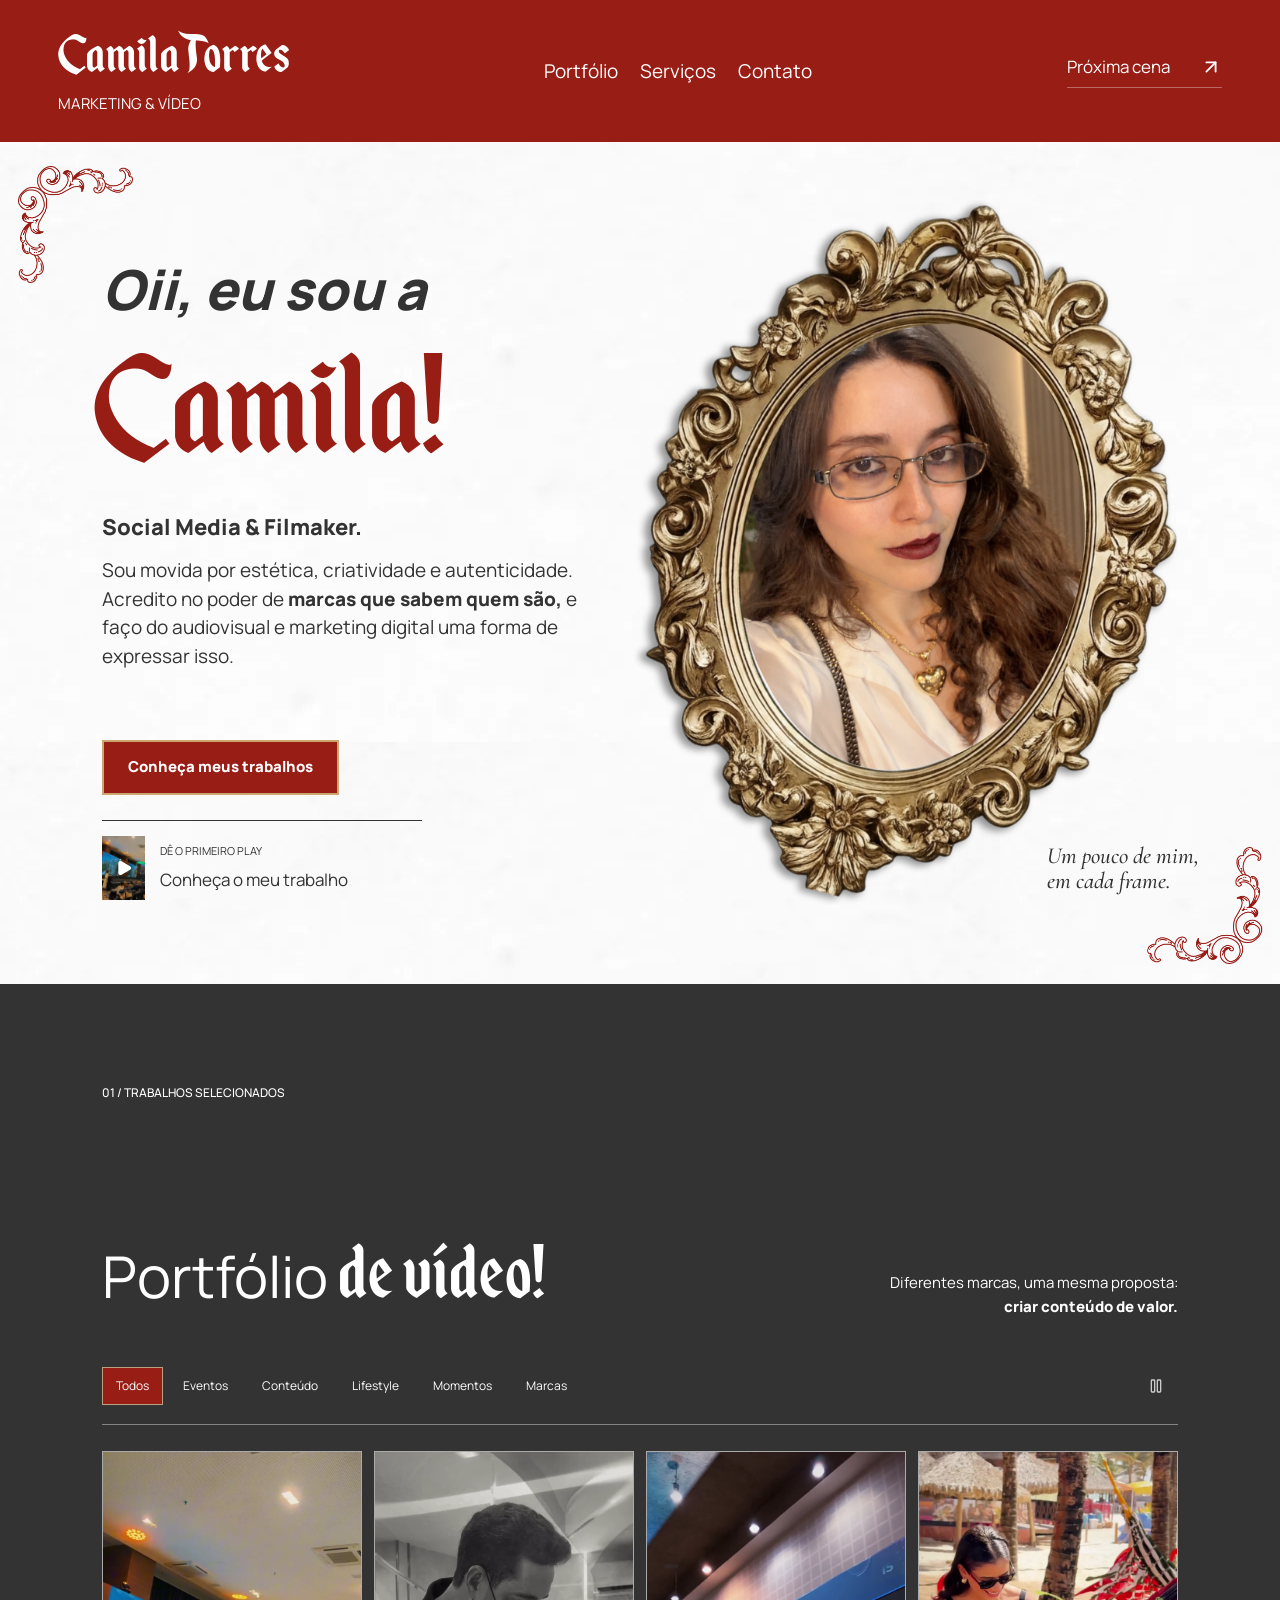
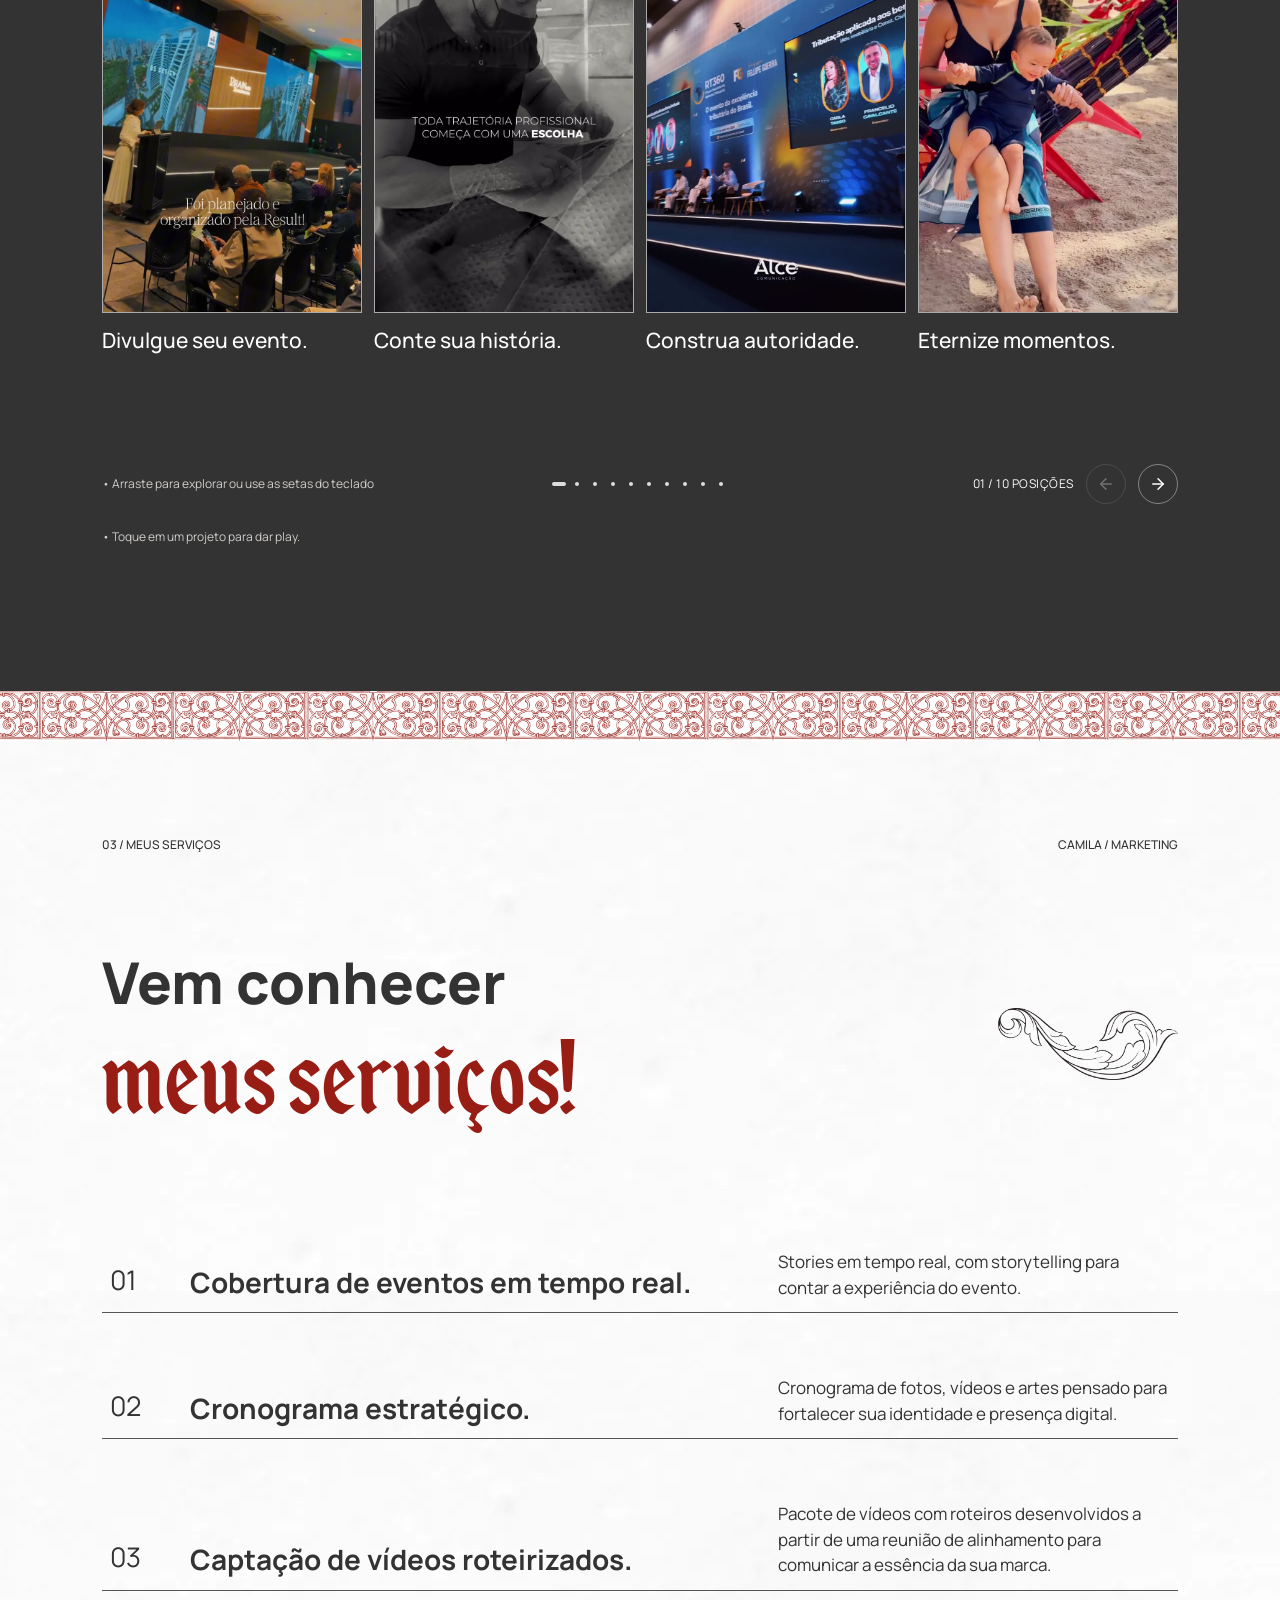
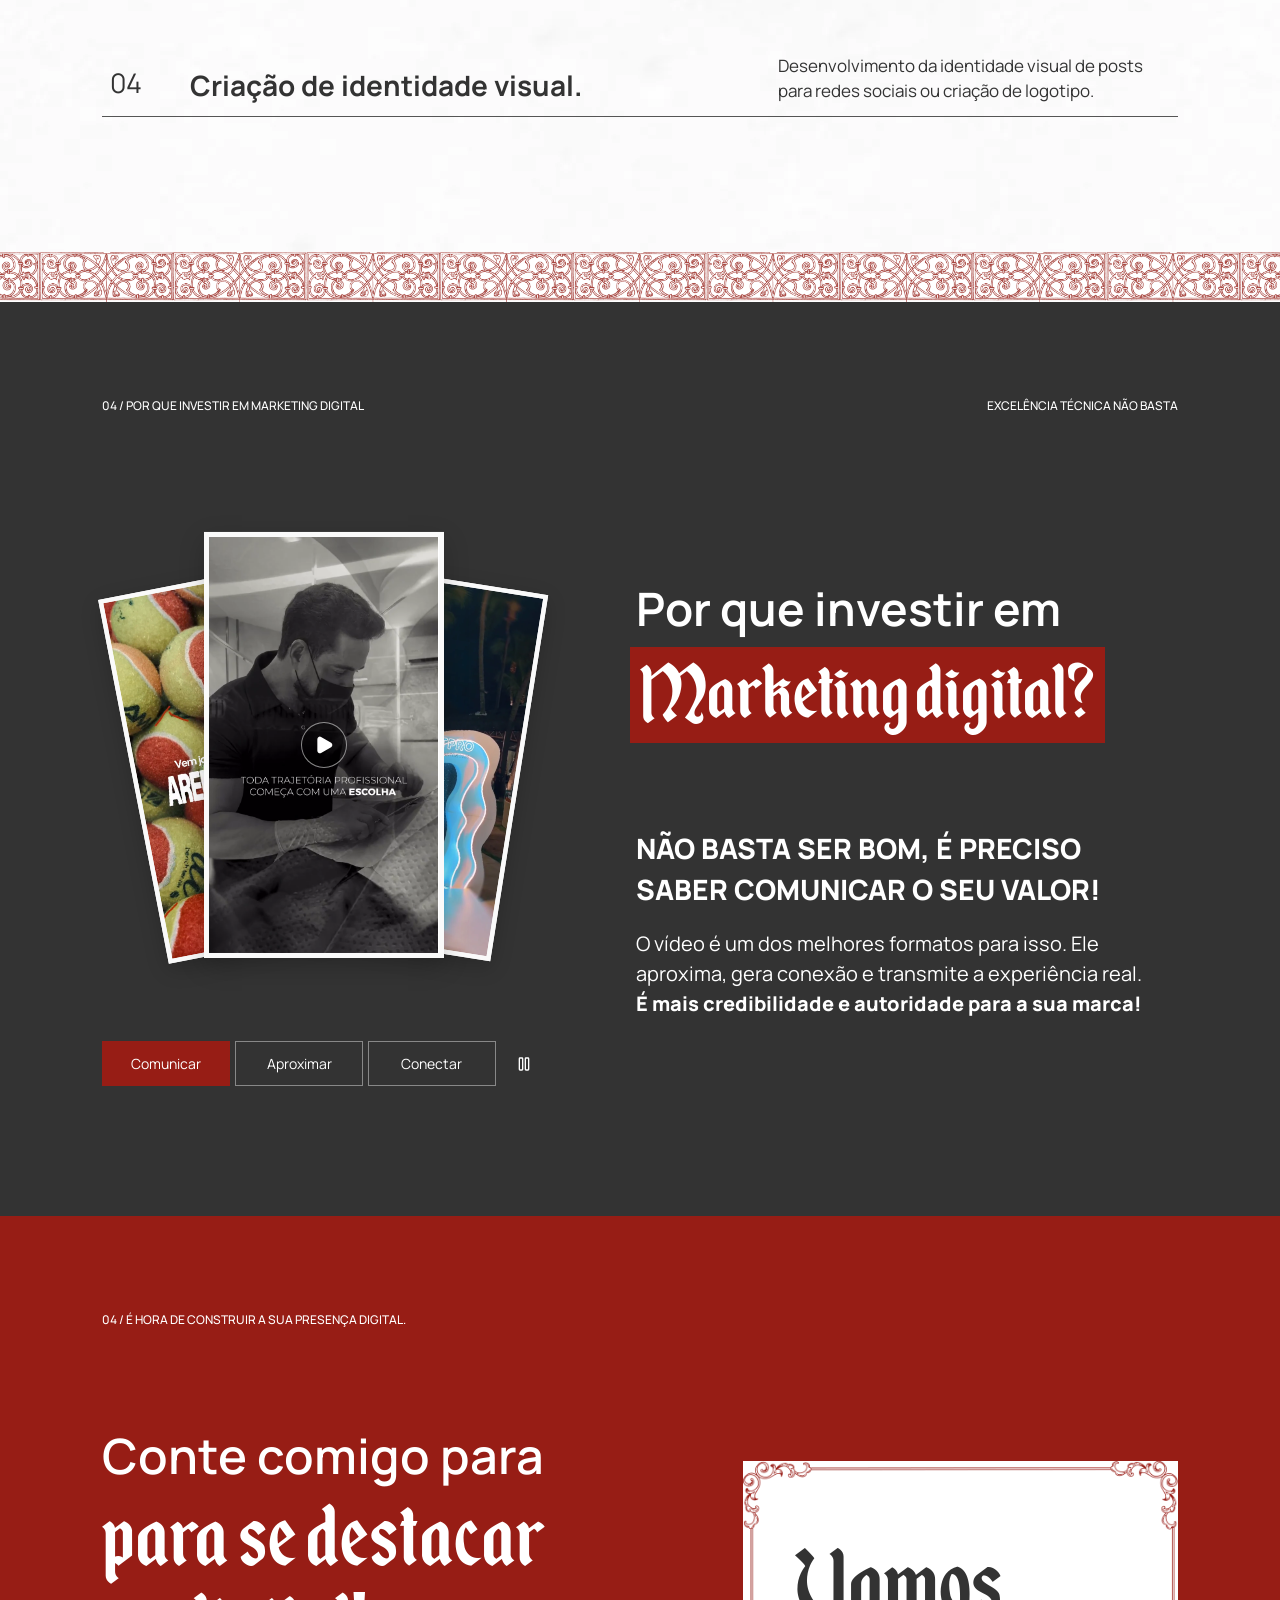
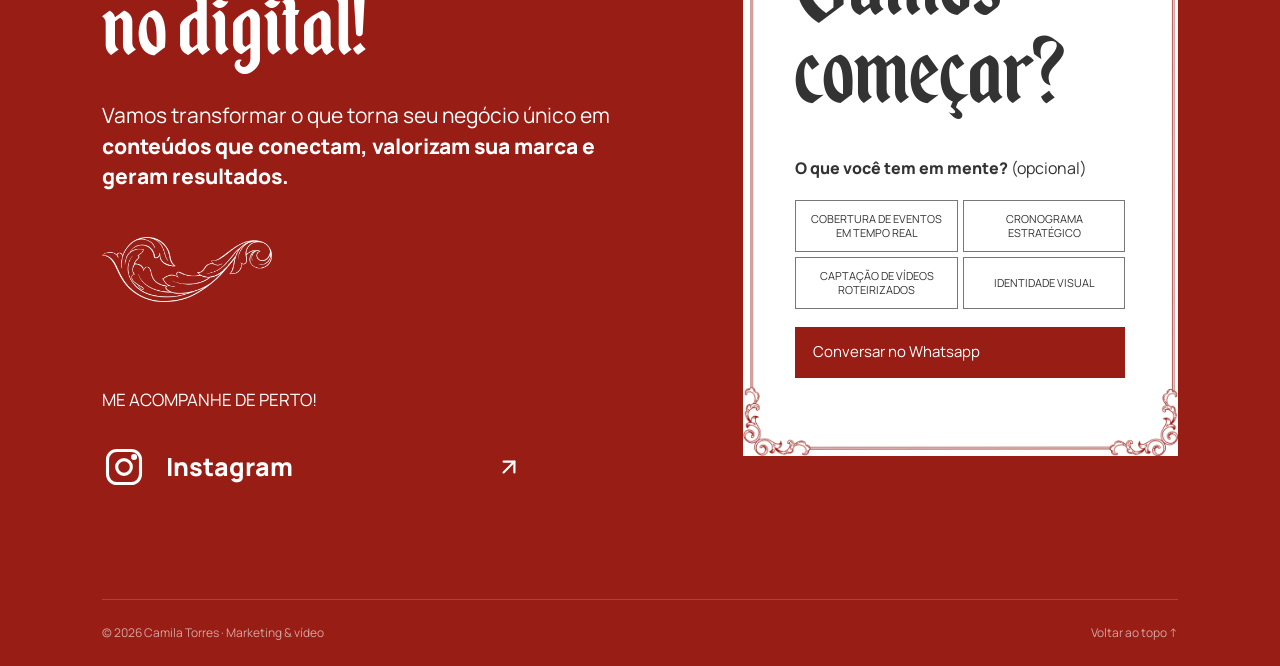
==== portifolio-camila/index.html @ 5bf08f80 "Publish Camila Torres portfolio static site" ====
<!DOCTYPE html><html lang="pt-BR"><head><meta charSet="utf-8"/><link rel="preconnect" href="/" crossorigin=""/><meta name="viewport" content="width=device-width, initial-scale=1"/><link rel="preload" as="image" href="/portifolio-camila/images/identity/camila-mirror.webp"/><link rel="stylesheet" href="/portifolio-camila/_next/static/chunks/2l0m4hb-3voz8.css" data-precedence="next"/><link rel="preload" as="script" fetchPriority="low" href="/portifolio-camila/_next/static/chunks/1ckvzn7sfprko.js"/><script src="/portifolio-camila/_next/static/chunks/2bzlqb104tejm.js" async=""></script><script src="/portifolio-camila/_next/static/chunks/2gvu8dyrhibpa.js" async=""></script><script src="/portifolio-camila/_next/static/chunks/2bo8tp3a17qq5.js" async=""></script><script src="/portifolio-camila/_next/static/chunks/turbopack-2h_7k6owdrvl6.js" async=""></script><script src="/portifolio-camila/_next/static/chunks/0umf92h1sb77c.js" async=""></script><script src="/portifolio-camila/_next/static/chunks/29017sj3i6d24.js" async=""></script><script src="/portifolio-camila/_next/static/chunks/3a-zwkg1j8imo.js" async=""></script><script src="/portifolio-camila/_next/static/chunks/2gnj7nk7mki-1.js" async=""></script><meta name="theme-color" content="#971d15"/><meta name="color-scheme" content="light dark"/><title>Camila Torres — Marketing &amp; vídeo</title><meta name="description" content="Um olhar sensível, histórias em movimento. Explore um portfólio audiovisual com filmes verticais, criação de conteúdo e narrativas visuais."/><meta name="application-name" content="Camila Torres — Portfolio"/><meta name="author" content="Camila Torres"/><meta name="robots" content="index, follow"/><link rel="canonical" href="https://joeyalans.github.io/portifolio-camila/"/><meta property="og:title" content="Camila Torres — Marketing &amp; vídeo"/><meta property="og:description" content="Um olhar sensível, histórias em movimento. Explore um portfólio audiovisual com filmes verticais, criação de conteúdo e narrativas visuais."/><meta property="og:site_name" content="Camila Torres"/><meta property="og:locale" content="pt_BR"/><meta property="og:image" content="https://joeyalans.github.io/portifolio-camila/images/identity/camila-mirror.webp"/><meta property="og:image:alt" content="Camila Torres, de óculos e camisa clara, em uma moldura oval dourada."/><meta property="og:type" content="website"/><meta name="twitter:card" content="summary_large_image"/><meta name="twitter:title" content="Camila Torres — Marketing &amp; vídeo"/><meta name="twitter:description" content="Um olhar sensível, histórias em movimento. Explore um portfólio audiovisual com filmes verticais, criação de conteúdo e narrativas visuais."/><meta name="twitter:image" content="https://joeyalans.github.io/portifolio-camila/images/identity/camila-mirror.webp"/><link rel="icon" href="/portifolio-camila/icon.svg?icon.2rdy9-pjrx7ne.svg" sizes="any" type="image/svg+xml"/><script src="/portifolio-camila/_next/static/chunks/0cz1d0mv5g_q7.js" noModule=""></script></head><body><div hidden=""><!--$--><!--/$--></div><a class="skip-link" href="#conteudo">Pular para o conteúdo</a><header class="site-header"><div class="shell header-inner"><a class="brand" href="#inicio" aria-label="Camila Torres — início"><span class="brand-name">Camila Torres</span><span class="brand-caption">MARKETING &amp; VÍDEO</span></a><nav class="desktop-nav" aria-label="Navegação principal"><a href="#trabalhos">Portfólio</a><a href="#servicos">Serviços</a><a href="#contato">Contato</a></nav><a class="header-cta" href="#contato">Próxima cena <svg xmlns="http://www.w3.org/2000/svg" width="22" height="22" viewBox="0 0 24 24" fill="none" stroke="currentColor" stroke-width="2" stroke-linecap="round" stroke-linejoin="round" class="lucide lucide-arrow-up-right" aria-hidden="true"><path d="M7 7h10v10"></path><path d="M7 17 17 7"></path></svg></a><button class="mobile-toggle icon-button" type="button" aria-expanded="false" aria-controls="mobile-navigation" aria-label="Abrir menu"><svg xmlns="http://www.w3.org/2000/svg" width="22" height="22" viewBox="0 0 24 24" fill="none" stroke="currentColor" stroke-width="2" stroke-linecap="round" stroke-linejoin="round" class="lucide lucide-menu" aria-hidden="true"><path d="M4 5h16"></path><path d="M4 12h16"></path><path d="M4 19h16"></path></svg></button></div></header><main id="conteudo"><section id="inicio" class="hero paper" aria-labelledby="hero-title"><img alt="" loading="lazy" width="160" height="160" decoding="async" data-nimg="1" class="hero-corner corner-start" style="color:transparent" src="/portifolio-camila/images/identity/corner-red.webp"/><div class="shell hero-grid"><div class="hero-copy"><h1 id="hero-title"><span>Oii, eu sou a</span><em>Camila!</em></h1><p class="hero-role">Social Media &amp; Filmaker.</p><p class="hero-description">Sou movida por estética, criatividade e autenticidade.<br/>Acredito no poder de <strong>marcas que sabem quem são,</strong> e faço do audiovisual e marketing digital uma forma de expressar isso.</p><a href="#trabalhos" class="button hero-cta">Conheça meus trabalhos</a><button type="button" class="hero-featured-film" aria-haspopup="dialog" aria-label="Conheça o meu trabalho — assistir ao filme de destaque"><span class="hero-film-poster"><img alt="" loading="lazy" decoding="async" data-nimg="fill" style="position:absolute;height:100%;width:100%;left:0;top:0;right:0;bottom:0;color:transparent" src="/portifolio-camila/images/portfolio/filme-ef34c535.webp"/><svg xmlns="http://www.w3.org/2000/svg" width="17" height="17" viewBox="0 0 24 24" fill="currentColor" stroke="currentColor" stroke-width="2" stroke-linecap="round" stroke-linejoin="round" class="lucide lucide-play" aria-hidden="true"><path d="M5 5a2 2 0 0 1 3.008-1.728l11.997 6.998a2 2 0 0 1 .003 3.458l-12 7A2 2 0 0 1 5 19z"></path></svg></span><span><small>DÊ O PRIMEIRO PLAY</small><span>Conheça o meu trabalho</span></span></button></div><figure class="hero-portrait"><img alt="Camila Torres, de óculos e camisa clara, em uma moldura oval dourada." width="900" height="1186" decoding="async" data-nimg="1" style="color:transparent" src="/portifolio-camila/images/identity/camila-mirror.webp"/><figcaption>Um pouco de mim,<br/>em cada frame.</figcaption></figure></div><img alt="" loading="lazy" width="160" height="160" decoding="async" data-nimg="1" class="hero-corner corner-end" style="color:transparent" src="/portifolio-camila/images/identity/corner-red.webp"/></section><section id="trabalhos" class="portfolio-section" aria-labelledby="portfolio-title"><div class="shell"><p class="section-label">01 / TRABALHOS SELECIONADOS</p><div class="portfolio-heading"><h2 id="portfolio-title">Portfólio <em>de vídeo!</em></h2><p>Diferentes marcas, uma mesma proposta:<br/><strong>criar conteúdo de valor.</strong></p></div><div class="portfolio-toolbar"><fieldset class="filters" aria-label="Filtrar projetos por categoria"><button type="button" class="filter-button filter-active" aria-pressed="true" aria-controls="_R_55btb_">Todos</button><button type="button" class="filter-button " aria-pressed="false" aria-controls="_R_55btb_">Eventos</button><button type="button" class="filter-button " aria-pressed="false" aria-controls="_R_55btb_">Conteúdo</button><button type="button" class="filter-button " aria-pressed="false" aria-controls="_R_55btb_">Lifestyle</button><button type="button" class="filter-button " aria-pressed="false" aria-controls="_R_55btb_">Momentos</button><button type="button" class="filter-button " aria-pressed="false" aria-controls="_R_55btb_">Marcas</button></fieldset><button type="button" class="preview-toggle icon-button" aria-label="Pausar prévias" title="Pausar prévias"><svg xmlns="http://www.w3.org/2000/svg" width="16" height="16" viewBox="0 0 24 24" fill="none" stroke="currentColor" stroke-width="2" stroke-linecap="round" stroke-linejoin="round" class="lucide lucide-pause" aria-hidden="true"><rect x="14" y="3" width="5" height="18" rx="1"></rect><rect x="5" y="3" width="5" height="18" rx="1"></rect></svg></button></div><p class="sr-only" role="status">13<!-- --> <!-- -->projetos encontrados<!-- --> <!-- -->em <!-- -->Todos<!-- -->.</p><div id="_R_55btb_"><section class="film-carousel " aria-label="Filmes verticais — Todos" aria-roledescription="carrossel"><div id="_R_5l5btb_" class="carousel-viewport"><div class="carousel-track "><article class="carousel-item project-card" aria-roledescription="slide" aria-label="1 de 13: Encontros em movimento"><button type="button" class="project-trigger" aria-haspopup="dialog" aria-label="Assistir a Encontros em movimento"><div class="project-image-wrap"><video class="film-preview" poster="/portifolio-camila/images/portfolio/filme-ef34c535.webp" muted="" loop="" playsInline="" preload="none" aria-hidden="true" tabindex="-1"></video><span class="project-play"><svg xmlns="http://www.w3.org/2000/svg" width="24" height="24" viewBox="0 0 24 24" fill="currentColor" stroke="currentColor" stroke-width="2" stroke-linecap="round" stroke-linejoin="round" class="lucide lucide-play" aria-hidden="true"><path d="M5 5a2 2 0 0 1 3.008-1.728l11.997 6.998a2 2 0 0 1 .003 3.458l-12 7A2 2 0 0 1 5 19z"></path></svg></span><span class="project-duration">00:52</span></div><h3 class="project-caption">Divulgue seu evento.</h3><span class="sr-only">Encontros em movimento</span></button></article><article class="carousel-item project-card" aria-roledescription="slide" aria-label="2 de 13: Histórias de quem faz"><button type="button" class="project-trigger" aria-haspopup="dialog" aria-label="Assistir a Histórias de quem faz"><div class="project-image-wrap"><video class="film-preview" poster="/portifolio-camila/images/portfolio/filme-64c9ca2c.webp" muted="" loop="" playsInline="" preload="none" aria-hidden="true" tabindex="-1"></video><span class="project-play"><svg xmlns="http://www.w3.org/2000/svg" width="24" height="24" viewBox="0 0 24 24" fill="currentColor" stroke="currentColor" stroke-width="2" stroke-linecap="round" stroke-linejoin="round" class="lucide lucide-play" aria-hidden="true"><path d="M5 5a2 2 0 0 1 3.008-1.728l11.997 6.998a2 2 0 0 1 .003 3.458l-12 7A2 2 0 0 1 5 19z"></path></svg></span><span class="project-duration">00:41</span></div><h3 class="project-caption">Conte sua história.</h3><span class="sr-only">Histórias de quem faz</span></button></article><article class="carousel-item project-card" aria-roledescription="slide" aria-label="3 de 13: Vozes do evento"><button type="button" class="project-trigger" aria-haspopup="dialog" aria-label="Assistir a Vozes do evento"><div class="project-image-wrap"><video class="film-preview" poster="/portifolio-camila/images/portfolio/filme-a39aae62.webp" muted="" loop="" playsInline="" preload="none" aria-hidden="true" tabindex="-1"></video><span class="project-play"><svg xmlns="http://www.w3.org/2000/svg" width="24" height="24" viewBox="0 0 24 24" fill="currentColor" stroke="currentColor" stroke-width="2" stroke-linecap="round" stroke-linejoin="round" class="lucide lucide-play" aria-hidden="true"><path d="M5 5a2 2 0 0 1 3.008-1.728l11.997 6.998a2 2 0 0 1 .003 3.458l-12 7A2 2 0 0 1 5 19z"></path></svg></span><span class="project-duration">00:55</span></div><h3 class="project-caption">Construa autoridade.</h3><span class="sr-only">Vozes do evento</span></button></article><article class="carousel-item project-card" aria-roledescription="slide" aria-label="4 de 13: Instantes à beira-mar"><button type="button" class="project-trigger" aria-haspopup="dialog" aria-label="Assistir a Instantes à beira-mar"><div class="project-image-wrap"><video class="film-preview" poster="/portifolio-camila/images/portfolio/filme-56efa680.webp" muted="" loop="" playsInline="" preload="none" aria-hidden="true" tabindex="-1"></video><span class="project-play"><svg xmlns="http://www.w3.org/2000/svg" width="24" height="24" viewBox="0 0 24 24" fill="currentColor" stroke="currentColor" stroke-width="2" stroke-linecap="round" stroke-linejoin="round" class="lucide lucide-play" aria-hidden="true"><path d="M5 5a2 2 0 0 1 3.008-1.728l11.997 6.998a2 2 0 0 1 .003 3.458l-12 7A2 2 0 0 1 5 19z"></path></svg></span><span class="project-duration">00:26</span></div><h3 class="project-caption">Eternize momentos.</h3><span class="sr-only">Instantes à beira-mar</span></button></article><article class="carousel-item project-card" aria-roledescription="slide" aria-label="5 de 13: Uma noite de encontros"><button type="button" class="project-trigger" aria-haspopup="dialog" aria-label="Assistir a Uma noite de encontros"><div class="project-image-wrap"><video class="film-preview" poster="/portifolio-camila/images/portfolio/filme-ec0e9d76.webp" muted="" loop="" playsInline="" preload="none" aria-hidden="true" tabindex="-1"></video><span class="project-play"><svg xmlns="http://www.w3.org/2000/svg" width="24" height="24" viewBox="0 0 24 24" fill="currentColor" stroke="currentColor" stroke-width="2" stroke-linecap="round" stroke-linejoin="round" class="lucide lucide-play" aria-hidden="true"><path d="M5 5a2 2 0 0 1 3.008-1.728l11.997 6.998a2 2 0 0 1 .003 3.458l-12 7A2 2 0 0 1 5 19z"></path></svg></span><span class="project-duration">00:47</span></div><h3 class="project-caption">Divulgue seu evento.</h3><span class="sr-only">Uma noite de encontros</span></button></article><article class="carousel-item project-card" aria-roledescription="slide" aria-label="6 de 13: Conexões em cena"><button type="button" class="project-trigger" aria-haspopup="dialog" aria-label="Assistir a Conexões em cena"><div class="project-image-wrap"><video class="film-preview" poster="/portifolio-camila/images/portfolio/filme-3e8a21b6.webp" muted="" loop="" playsInline="" preload="none" aria-hidden="true" tabindex="-1"></video><span class="project-play"><svg xmlns="http://www.w3.org/2000/svg" width="24" height="24" viewBox="0 0 24 24" fill="currentColor" stroke="currentColor" stroke-width="2" stroke-linecap="round" stroke-linejoin="round" class="lucide lucide-play" aria-hidden="true"><path d="M5 5a2 2 0 0 1 3.008-1.728l11.997 6.998a2 2 0 0 1 .003 3.458l-12 7A2 2 0 0 1 5 19z"></path></svg></span><span class="project-duration">00:49</span></div><h3 class="project-caption">Divulgue seu evento.</h3><span class="sr-only">Conexões em cena</span></button></article><article class="carousel-item project-card" aria-roledescription="slide" aria-label="7 de 13: Beleza em foco"><button type="button" class="project-trigger" aria-haspopup="dialog" aria-label="Assistir a Beleza em foco"><div class="project-image-wrap"><video class="film-preview" poster="/portifolio-camila/images/portfolio/filme-4f7beb58.webp" muted="" loop="" playsInline="" preload="none" aria-hidden="true" tabindex="-1"></video><span class="project-play"><svg xmlns="http://www.w3.org/2000/svg" width="24" height="24" viewBox="0 0 24 24" fill="currentColor" stroke="currentColor" stroke-width="2" stroke-linecap="round" stroke-linejoin="round" class="lucide lucide-play" aria-hidden="true"><path d="M5 5a2 2 0 0 1 3.008-1.728l11.997 6.998a2 2 0 0 1 .003 3.458l-12 7A2 2 0 0 1 5 19z"></path></svg></span><span class="project-duration">00:21</span></div><h3 class="project-caption">Conte sua história.</h3><span class="sr-only">Beleza em foco</span></button></article><article class="carousel-item project-card" aria-roledescription="slide" aria-label="8 de 13: Dentro do jogo"><button type="button" class="project-trigger" aria-haspopup="dialog" aria-label="Assistir a Dentro do jogo"><div class="project-image-wrap"><video class="film-preview" poster="/portifolio-camila/images/portfolio/filme-c22fd2aa.webp" muted="" loop="" playsInline="" preload="none" aria-hidden="true" tabindex="-1"></video><span class="project-play"><svg xmlns="http://www.w3.org/2000/svg" width="24" height="24" viewBox="0 0 24 24" fill="currentColor" stroke="currentColor" stroke-width="2" stroke-linecap="round" stroke-linejoin="round" class="lucide lucide-play" aria-hidden="true"><path d="M5 5a2 2 0 0 1 3.008-1.728l11.997 6.998a2 2 0 0 1 .003 3.458l-12 7A2 2 0 0 1 5 19z"></path></svg></span><span class="project-duration">00:50</span></div><h3 class="project-caption">Eternize momentos.</h3><span class="sr-only">Dentro do jogo</span></button></article><article class="carousel-item project-card" aria-roledescription="slide" aria-label="9 de 13: Design em movimento"><button type="button" class="project-trigger" aria-haspopup="dialog" aria-label="Assistir a Design em movimento"><div class="project-image-wrap"><video class="film-preview" poster="/portifolio-camila/images/portfolio/filme-100daf89.webp" muted="" loop="" playsInline="" preload="none" aria-hidden="true" tabindex="-1"></video><span class="project-play"><svg xmlns="http://www.w3.org/2000/svg" width="24" height="24" viewBox="0 0 24 24" fill="currentColor" stroke="currentColor" stroke-width="2" stroke-linecap="round" stroke-linejoin="round" class="lucide lucide-play" aria-hidden="true"><path d="M5 5a2 2 0 0 1 3.008-1.728l11.997 6.998a2 2 0 0 1 .003 3.458l-12 7A2 2 0 0 1 5 19z"></path></svg></span><span class="project-duration">00:51</span></div><h3 class="project-caption">Construa autoridade.</h3><span class="sr-only">Design em movimento</span></button></article><article class="carousel-item project-card" aria-roledescription="slide" aria-label="10 de 13: Conversas em cena"><button type="button" class="project-trigger" aria-haspopup="dialog" aria-label="Assistir a Conversas em cena"><div class="project-image-wrap"><video class="film-preview" poster="/portifolio-camila/images/portfolio/filme-76fcc944.webp" muted="" loop="" playsInline="" preload="none" aria-hidden="true" tabindex="-1"></video><span class="project-play"><svg xmlns="http://www.w3.org/2000/svg" width="24" height="24" viewBox="0 0 24 24" fill="currentColor" stroke="currentColor" stroke-width="2" stroke-linecap="round" stroke-linejoin="round" class="lucide lucide-play" aria-hidden="true"><path d="M5 5a2 2 0 0 1 3.008-1.728l11.997 6.998a2 2 0 0 1 .003 3.458l-12 7A2 2 0 0 1 5 19z"></path></svg></span><span class="project-duration">00:45</span></div><h3 class="project-caption">Conte sua história.</h3><span class="sr-only">Conversas em cena</span></button></article><article class="carousel-item project-card" aria-roledescription="slide" aria-label="11 de 13: Na energia da quadra"><button type="button" class="project-trigger" aria-haspopup="dialog" aria-label="Assistir a Na energia da quadra"><div class="project-image-wrap"><video class="film-preview" poster="/portifolio-camila/images/portfolio/filme-ed0f3e2a.webp" muted="" loop="" playsInline="" preload="none" aria-hidden="true" tabindex="-1"></video><span class="project-play"><svg xmlns="http://www.w3.org/2000/svg" width="24" height="24" viewBox="0 0 24 24" fill="currentColor" stroke="currentColor" stroke-width="2" stroke-linecap="round" stroke-linejoin="round" class="lucide lucide-play" aria-hidden="true"><path d="M5 5a2 2 0 0 1 3.008-1.728l11.997 6.998a2 2 0 0 1 .003 3.458l-12 7A2 2 0 0 1 5 19z"></path></svg></span><span class="project-duration">00:39</span></div><h3 class="project-caption">Divulgue seu evento.</h3><span class="sr-only">Na energia da quadra</span></button></article><article class="carousel-item project-card" aria-roledescription="slide" aria-label="12 de 13: O lugar do encontro"><button type="button" class="project-trigger" aria-haspopup="dialog" aria-label="Assistir a O lugar do encontro"><div class="project-image-wrap"><video class="film-preview" poster="/portifolio-camila/images/portfolio/filme-7e9abdc5.webp" muted="" loop="" playsInline="" preload="none" aria-hidden="true" tabindex="-1"></video><span class="project-play"><svg xmlns="http://www.w3.org/2000/svg" width="24" height="24" viewBox="0 0 24 24" fill="currentColor" stroke="currentColor" stroke-width="2" stroke-linecap="round" stroke-linejoin="round" class="lucide lucide-play" aria-hidden="true"><path d="M5 5a2 2 0 0 1 3.008-1.728l11.997 6.998a2 2 0 0 1 .003 3.458l-12 7A2 2 0 0 1 5 19z"></path></svg></span><span class="project-duration">00:34</span></div><h3 class="project-caption">Divulgue seu evento.</h3><span class="sr-only">O lugar do encontro</span></button></article><article class="carousel-item project-card" aria-roledescription="slide" aria-label="13 de 13: Depois do primeiro saque"><button type="button" class="project-trigger" aria-haspopup="dialog" aria-label="Assistir a Depois do primeiro saque"><div class="project-image-wrap"><video class="film-preview" poster="/portifolio-camila/images/portfolio/filme-14c57639.webp" muted="" loop="" playsInline="" preload="none" aria-hidden="true" tabindex="-1"></video><span class="project-play"><svg xmlns="http://www.w3.org/2000/svg" width="24" height="24" viewBox="0 0 24 24" fill="currentColor" stroke="currentColor" stroke-width="2" stroke-linecap="round" stroke-linejoin="round" class="lucide lucide-play" aria-hidden="true"><path d="M5 5a2 2 0 0 1 3.008-1.728l11.997 6.998a2 2 0 0 1 .003 3.458l-12 7A2 2 0 0 1 5 19z"></path></svg></span><span class="project-duration">00:28</span></div><h3 class="project-caption">Eternize momentos.</h3><span class="sr-only">Depois do primeiro saque</span></button></article></div></div><div class="carousel-controls"><p class="carousel-instruction"><span class="record-dot"></span>Arraste para explorar<span class="carousel-keyboard-hint"> ou use as setas do teclado</span></p><fieldset class="carousel-pagination" aria-label="Escolher posição do carrossel"></fieldset><div class="carousel-navigation"><span class="carousel-counter mono" aria-live="polite" aria-atomic="true">01<!-- --> <span>/ <!-- -->01<!-- --> POSIÇÕES</span><span class="sr-only"> · <!-- -->13<!-- --> filmes na seleção</span></span><button type="button" class="icon-button carousel-arrow" aria-label="Vídeos anteriores" aria-controls="_R_5l5btb_" disabled=""><svg xmlns="http://www.w3.org/2000/svg" width="18" height="18" viewBox="0 0 24 24" fill="none" stroke="currentColor" stroke-width="2" stroke-linecap="round" stroke-linejoin="round" class="lucide lucide-arrow-left" aria-hidden="true"><path d="m12 19-7-7 7-7"></path><path d="M19 12H5"></path></svg></button><button type="button" class="icon-button carousel-arrow" aria-label="Próximos vídeos" aria-controls="_R_5l5btb_" disabled=""><svg xmlns="http://www.w3.org/2000/svg" width="18" height="18" viewBox="0 0 24 24" fill="none" stroke="currentColor" stroke-width="2" stroke-linecap="round" stroke-linejoin="round" class="lucide lucide-arrow-right" aria-hidden="true"><path d="M5 12h14"></path><path d="m12 5 7 7-7 7"></path></svg></button></div></div></section></div><p class="portfolio-note">• Toque em um projeto para dar play.</p></div></section><section id="servicos" class="services-section paper" aria-labelledby="services-title"><div class="ornamental-border" aria-hidden="true"></div><div class="shell services-inner"><div class="section-label"><span>03 / MEUS SERVIÇOS</span><span>CAMILA / MARKETING</span></div><div class="services-heading"><h2 id="services-title">Vem conhecer<em>meus serviços!</em></h2><img alt="" loading="lazy" width="190" height="82" decoding="async" data-nimg="1" style="color:transparent" src="/portifolio-camila/images/identity/flourish-dark.webp"/></div><div class="service-list"><a class="service-row" href="#contato" aria-label="Conversar sobre Cobertura de eventos em tempo real."><span class="service-number">01</span><h3>Cobertura de eventos em tempo real.</h3><p>Stories em tempo real, com storytelling para contar a experiência do evento.</p></a><a class="service-row" href="#contato" aria-label="Conversar sobre Cronograma estratégico."><span class="service-number">02</span><h3>Cronograma estratégico.</h3><p>Cronograma de fotos, vídeos e artes pensado para fortalecer sua identidade e presença digital.</p></a><a class="service-row" href="#contato" aria-label="Conversar sobre Captação de vídeos roteirizados."><span class="service-number">03</span><h3>Captação de vídeos roteirizados.</h3><p>Pacote de vídeos com roteiros desenvolvidos a partir de uma reunião de alinhamento para comunicar a essência da sua marca.</p></a><a class="service-row" href="#contato" aria-label="Conversar sobre Criação de identidade visual."><span class="service-number">04</span><h3>Criação de identidade visual.</h3><p>Desenvolvimento da identidade visual de posts para redes sociais ou criação de logotipo.</p></a></div></div><div class="ornamental-border" aria-hidden="true"></div></section><section id="sobre" class="marketing-section" aria-labelledby="marketing-title"><div class="shell"><div class="section-label"><span>04 / POR QUE INVESTIR EM MARKETING DIGITAL</span><span>EXCELÊNCIA TÉCNICA NÃO BASTA</span></div><div class="marketing-grid"><div class="marketing-films"><div class="film-stack" id="marketing-films"><button type="button" class="stack-film stack-front" aria-haspopup="dialog" aria-label="Assistir a Histórias de quem faz"><video class="film-preview" poster="/portifolio-camila/images/portfolio/filme-64c9ca2c.webp" muted="" loop="" playsInline="" preload="none" aria-hidden="true" tabindex="-1"></video><span class="stack-play"><svg xmlns="http://www.w3.org/2000/svg" width="20" height="20" viewBox="0 0 24 24" fill="currentColor" stroke="currentColor" stroke-width="2" stroke-linecap="round" stroke-linejoin="round" class="lucide lucide-play" aria-hidden="true"><path d="M5 5a2 2 0 0 1 3.008-1.728l11.997 6.998a2 2 0 0 1 .003 3.458l-12 7A2 2 0 0 1 5 19z"></path></svg></span></button><button type="button" class="stack-film stack-right" aria-haspopup="dialog" aria-label="Assistir a Uma noite de encontros"><video class="film-preview" poster="/portifolio-camila/images/portfolio/filme-ec0e9d76.webp" muted="" loop="" playsInline="" preload="none" aria-hidden="true" tabindex="-1"></video><span class="stack-play"><svg xmlns="http://www.w3.org/2000/svg" width="20" height="20" viewBox="0 0 24 24" fill="currentColor" stroke="currentColor" stroke-width="2" stroke-linecap="round" stroke-linejoin="round" class="lucide lucide-play" aria-hidden="true"><path d="M5 5a2 2 0 0 1 3.008-1.728l11.997 6.998a2 2 0 0 1 .003 3.458l-12 7A2 2 0 0 1 5 19z"></path></svg></span></button><button type="button" class="stack-film stack-left" aria-haspopup="dialog" aria-label="Assistir a Dentro do jogo"><video class="film-preview" poster="/portifolio-camila/images/portfolio/filme-c22fd2aa.webp" muted="" loop="" playsInline="" preload="none" aria-hidden="true" tabindex="-1"></video><span class="stack-play"><svg xmlns="http://www.w3.org/2000/svg" width="20" height="20" viewBox="0 0 24 24" fill="currentColor" stroke="currentColor" stroke-width="2" stroke-linecap="round" stroke-linejoin="round" class="lucide lucide-play" aria-hidden="true"><path d="M5 5a2 2 0 0 1 3.008-1.728l11.997 6.998a2 2 0 0 1 .003 3.458l-12 7A2 2 0 0 1 5 19z"></path></svg></span></button></div><div class="stack-controls"><fieldset aria-label="Escolha um recorte do portfólio"><button type="button" aria-pressed="true" aria-controls="marketing-films">Comunicar</button><button type="button" aria-pressed="false" aria-controls="marketing-films">Aproximar</button><button type="button" aria-pressed="false" aria-controls="marketing-films">Conectar</button></fieldset><button class="icon-button" type="button" aria-label="Pausar recorte"><svg xmlns="http://www.w3.org/2000/svg" width="16" height="16" viewBox="0 0 24 24" fill="none" stroke="currentColor" stroke-width="2" stroke-linecap="round" stroke-linejoin="round" class="lucide lucide-pause" aria-hidden="true"><rect x="14" y="3" width="5" height="18" rx="1"></rect><rect x="5" y="3" width="5" height="18" rx="1"></rect></svg></button></div></div><div class="marketing-copy"><h2 id="marketing-title">Por que investir em<em>Marketing digital?</em></h2><h3>NÃO BASTA SER BOM, É PRECISO SABER COMUNICAR O SEU VALOR!</h3><p>O vídeo é um dos melhores formatos para isso. Ele aproxima, gera conexão e transmite a experiência real.<br/><strong>É mais credibilidade e autoridade para a sua marca!</strong></p></div></div></div></section><section id="contato" class="contact-section" aria-labelledby="contact-title"><div class="shell"><p class="section-label">04 / É HORA DE CONSTRUIR A SUA PRESENÇA DIGITAL.</p><div class="contact-grid"><div class="contact-copy"><h2 id="contact-title">Conte comigo para<em>para se destacar<br/>no digital!</em></h2><p>Vamos transformar o que torna seu negócio único em<!-- --> <strong>conteúdos que conectam, valorizam sua marca e geram resultados.</strong></p><img alt="" loading="lazy" width="200" height="77" decoding="async" data-nimg="1" class="contact-flourish" style="color:transparent" src="/portifolio-camila/images/identity/flourish-white.webp"/><div class="contact-social"><p>ME ACOMPANHE DE PERTO!</p><a href="https://www.instagram.com/camilamtorresmkt/" target="_blank" rel="noopener noreferrer" aria-label="Instagram de Camila Torres (abre em nova aba)"><svg width="17" height="17" viewBox="0 0 24 24" fill="none" stroke="currentColor" stroke-width="1.7" aria-hidden="true"><rect x="3" y="3" width="18" height="18" rx="5"></rect><circle cx="12" cy="12" r="4"></circle><circle cx="17.5" cy="6.5" r=".8" fill="currentColor"></circle></svg><strong>Instagram</strong><svg xmlns="http://www.w3.org/2000/svg" width="26" height="26" viewBox="0 0 24 24" fill="none" stroke="currentColor" stroke-width="2" stroke-linecap="round" stroke-linejoin="round" class="lucide lucide-arrow-up-right" aria-hidden="true"><path d="M7 7h10v10"></path><path d="M7 17 17 7"></path></svg></a></div></div><div class="project-brief"><img alt="" loading="lazy" decoding="async" data-nimg="fill" class="brief-frame" style="position:absolute;height:100%;width:100%;left:0;top:0;right:0;bottom:0;color:transparent" src="/portifolio-camila/images/identity/contact-frame.webp"/><div class="brief-content"><h3>Vamos<br/>começar?</h3><fieldset class="brief-paths"><legend>O que você tem em mente? <span>(opcional)</span></legend><div class="brief-options"><label><input type="radio" name="_R_5b5btb_-path" value="Cobertura de eventos em tempo real"/><span>Cobertura de eventos em tempo real</span></label><label><input type="radio" name="_R_5b5btb_-path" value="Cronograma estratégico"/><span>Cronograma estratégico</span></label><label><input type="radio" name="_R_5b5btb_-path" value="Captação de vídeos roteirizados"/><span>Captação de vídeos roteirizados</span></label><label><input type="radio" name="_R_5b5btb_-path" value="Identidade visual"/><span>Identidade visual</span></label></div></fieldset><a class="button brief-submit" href="https://wa.me/5585986805076?text=Ol%C3%A1%2C%20Camila!%20Vim%20pelo%20seu%20portf%C3%B3lio%20e%20quero%20conversar%20sobre%20uma%20ideia%20de%20v%C3%ADdeo." target="_blank" rel="noopener noreferrer" aria-label="Conversar no WhatsApp (abre em nova aba)">Conversar no Whatsapp</a></div></div></div></div></section></main><footer class="site-footer"><div class="shell"><p>© <!-- -->2026<!-- --> <!-- -->Camila Torres<!-- --> · Marketing &amp; vídeo</p><a href="#inicio">Voltar ao topo ↑</a></div></footer><!--$--><!--/$--><script id="_R_">(globalThis["TURBOPACK"] || (globalThis["TURBOPACK"] = [])).push({"otherChunks":["static/chunks/1ckvzn7sfprko.js","static/chunks/2bzlqb104tejm.js","static/chunks/2gvu8dyrhibpa.js","static/chunks/2bo8tp3a17qq5.js"],"runtimeModuleIds":[94553]});</script><script src="/portifolio-camila/_next/static/chunks/1ckvzn7sfprko.js" async=""></script><script>(self.__next_f=self.__next_f||[]).push([0])</script><script>self.__next_f.push([1,"1:\"$Sreact.fragment\"\n2:\"/portifolio-camila/_next/static/chunks/0umf92h1sb77c.js\"\n3:I[39756,[\"$2\"],\"default\"]\n4:I[37457,[\"$2\"],\"default\"]\n5:\"/portifolio-camila/_next/static/chunks/29017sj3i6d24.js\"\n6:I[22016,[\"$2\",\"$5\"],\"\"]\n7:\"/portifolio-camila/_next/static/chunks/3a-zwkg1j8imo.js\"\n8:\"/portifolio-camila/_next/static/chunks/2gnj7nk7mki-1.js\"\n9:I[5014,[\"$2\",\"$7\",\"$8\"],\"default\"]\nb:I[35243,[\"$2\",\"$7\",\"$8\"],\"VideoProvider\"]\nc:I[45872,[\"$2\",\"$7\",\"$8\"],\"Header\"]\nd:I[5500,[\"$2\",\"$7\",\"$8\"],\"Image\"]\ne:I[35243,[\"$2\",\"$7\",\"$8\"],\"VideoTrigger\"]\nf:\"PortfolioGallery\"\n10:I[25031,[\"$2\",\"$7\",\"$8\"],\"$f\"]\n1a:\"ViewportBoundary\"\n1b:I[97367,[\"$2\"],\"$1a\"]\n1d:\"MetadataBoundary\"\n1e:I[97367,[\"$2\"],\"$1d\"]\n1f:\"$Sreact.suspense\"\n21:I[68027,[\"$2\"],\"default\",1]\n:HL[\"/portifolio-camila/_next/static/chunks/2l0m4hb-3voz8.css\",\"style\"]\n:HC[\"/\",\"\"]\n"])</script><script>self.__next_f.push([1,"a:[[\"children\",{\"s\":\"__PAGE__\",\"h\":512,\"d\":{\"r\":[\"$\",\"$1\",\"c\",{\"children\":[[\"$\",\"$Lb\",null,{\"children\":[[\"$\",\"$Lc\",null,{}],[\"$\",\"main\",null,{\"id\":\"conteudo\",\"children\":[[\"$\",\"section\",null,{\"id\":\"inicio\",\"className\":\"hero paper\",\"aria-labelledby\":\"hero-title\",\"children\":[[\"$\",\"$Ld\",null,{\"className\":\"hero-corner corner-start\",\"src\":\"/portifolio-camila/images/identity/corner-red.webp\",\"width\":160,\"height\":160,\"alt\":\"\"}],[\"$\",\"div\",null,{\"className\":\"shell hero-grid\",\"children\":[[\"$\",\"div\",null,{\"className\":\"hero-copy\",\"children\":[[\"$\",\"h1\",null,{\"id\":\"hero-title\",\"children\":[[\"$\",\"span\",null,{\"children\":\"Oii, eu sou a\"}],[\"$\",\"em\",null,{\"children\":\"Camila!\"}]]}],[\"$\",\"p\",null,{\"className\":\"hero-role\",\"children\":\"Social Media \u0026 Filmaker.\"}],[\"$\",\"p\",null,{\"className\":\"hero-description\",\"children\":[\"Sou movida por estética, criatividade e autenticidade.\",[\"$\",\"br\",null,{}],\"Acredito no poder de \",[\"$\",\"strong\",null,{\"children\":\"marcas que sabem quem são,\"}],\" e faço do audiovisual e marketing digital uma forma de expressar isso.\"]}],[\"$\",\"a\",null,{\"href\":\"#trabalhos\",\"className\":\"button hero-cta\",\"children\":\"Conheça meus trabalhos\"}],[\"$\",\"$Le\",null,{\"project\":{\"id\":\"filme-ef34c535\",\"title\":\"Encontros em movimento\",\"category\":\"Eventos\",\"description\":\"Filme vertical da seleção de trabalhos. Palco e público durante uma apresentação em um evento.\",\"poster\":\"/images/portfolio/filme-ef34c535.webp\",\"posterAlt\":\"Palco e público durante uma apresentação em um evento.\",\"duration\":\"00:52\",\"format\":\"vertical\",\"video\":{\"type\":\"file\",\"src\":\"/videos/portfolio/filme-ef34c535.mp4\"},\"demo\":false,\"sourceFile\":\"copy_EF34C535-6ADA-48CA-8D68-F0878B42DE88.mov\"},\"className\":\"hero-featured-film\",\"label\":\"Conheça o meu trabalho — assistir ao filme de destaque\",\"children\":[[\"$\",\"span\",null,{\"className\":\"hero-film-poster\",\"children\":[[\"$\",\"$Ld\",null,{\"src\":\"/portifolio-camila/images/portfolio/filme-ef34c535.webp\",\"alt\":\"\",\"fill\":true,\"sizes\":\"48px\"}],[\"$\",\"$L9\",null,{\"ref\":\"$undefined\",\"icon\":{\"name\":\"play\",\"size\":24,\"node\":[[\"path\",{\"d\":\"M5 5a2 2 0 0 1 3.008-1.728l11.997 6.998a2 2 0 0 1 .003 3.458l-12 7A2 2 0 0 1 5 19z\",\"key\":\"10ikf1\"}]]},\"className\":\"$undefined\",\"size\":17,\"fill\":\"currentColor\",\"aria-hidden\":\"true\"}]]}],[\"$\",\"span\",null,{\"children\":[[\"$\",\"small\",null,{\"children\":\"DÊ O PRIMEIRO PLAY\"}],[\"$\",\"span\",null,{\"children\":\"Conheça o meu trabalho\"}]]}]]}]]}],[\"$\",\"figure\",null,{\"className\":\"hero-portrait\",\"children\":[[\"$\",\"$Ld\",null,{\"src\":\"/portifolio-camila/images/identity/camila-mirror.webp\",\"alt\":\"Camila Torres, de óculos e camisa clara, em uma moldura oval dourada.\",\"width\":900,\"height\":1186,\"sizes\":\"(max-width: 700px) 85vw, 49vw\",\"preload\":true}],[\"$\",\"figcaption\",null,{\"children\":[\"Um pouco de mim,\",[\"$\",\"br\",null,{}],\"em cada frame.\"]}]]}]]}],[\"$\",\"$Ld\",null,{\"className\":\"hero-corner corner-end\",\"src\":\"/portifolio-camila/images/identity/corner-red.webp\",\"width\":160,\"height\":160,\"alt\":\"\"}]]}],[\"$\",\"$L10\",null,{}],[\"$\",\"section\",null,{\"id\":\"servicos\",\"className\":\"services-section paper\",\"aria-labelledby\":\"services-title\",\"children\":[[\"$\",\"div\",null,{\"className\":\"ornamental-border\",\"aria-hidden\":\"true\"}],[\"$\",\"div\",null,{\"className\":\"shell services-inner\",\"children\":[[\"$\",\"div\",null,{\"className\":\"section-label\",\"children\":[[\"$\",\"span\",null,{\"children\":\"03 / MEUS SERVIÇOS\"}],[\"$\",\"span\",null,{\"children\":\"CAMILA / MARKETING\"}]]}],\"$L11\",\"$L12\"]}],\"$L13\"]}],\"$L14\",\"$L15\"]}],\"$L16\"]}],[\"$L17\",\"$L18\"],\"$L19\"]}],\"p\":false,\"v\":null}}]]\n"])</script><script>self.__next_f.push([1,"0:{\"P\":null,\"c\":[\"\",\"\"],\"q\":\"\",\"i\":false,\"t\":{\"t\":{\"s\":\"\",\"h\":528,\"d\":{\"r\":[\"$\",\"$1\",\"c\",{\"children\":[[[\"$\",\"link\",\"0\",{\"rel\":\"stylesheet\",\"href\":\"/portifolio-camila/_next/static/chunks/2l0m4hb-3voz8.css\",\"precedence\":\"next\",\"crossOrigin\":\"$undefined\",\"nonce\":\"$undefined\"}],[\"$\",\"script\",\"script-0\",{\"src\":\"/portifolio-camila/_next/static/chunks/0umf92h1sb77c.js\",\"async\":true,\"nonce\":\"$undefined\"}]],[\"$\",\"html\",null,{\"lang\":\"pt-BR\",\"children\":[\"$\",\"body\",null,{\"children\":[[\"$\",\"a\",null,{\"className\":\"skip-link\",\"href\":\"#conteudo\",\"children\":\"Pular para o conteúdo\"}],[\"$\",\"$L3\",null,{\"parallelRouterKey\":\"children\",\"error\":\"$undefined\",\"errorStyles\":\"$undefined\",\"errorScripts\":\"$undefined\",\"template\":[\"$\",\"$L4\",null,{}],\"templateStyles\":\"$undefined\",\"templateScripts\":\"$undefined\",\"notFound\":[[\"$\",\"main\",null,{\"className\":\"not-found shell\",\"children\":[[\"$\",\"p\",null,{\"className\":\"eyebrow\",\"children\":\"404 / FORA DE CENA\"}],[\"$\",\"h1\",null,{\"children\":[\"Esta história\",[\"$\",\"br\",null,{}],[\"$\",\"em\",null,{\"children\":\"ainda não existe.\"}]]}],[\"$\",\"p\",null,{\"children\":\"O próximo frame pode estar no portfólio.\"}],[\"$\",\"$L6\",null,{\"href\":\"/\",\"className\":\"button button-light\",\"children\":[\"Voltar ao início\",[\"$\",\"$L9\",null,{\"ref\":\"$undefined\",\"icon\":{\"name\":\"arrow-up-right\",\"size\":24,\"node\":[[\"path\",{\"d\":\"M7 7h10v10\",\"key\":\"1tivn9\"}],[\"path\",{\"d\":\"M7 17 17 7\",\"key\":\"1vkiza\"}]]},\"className\":\"$undefined\",\"size\":17,\"aria-hidden\":\"true\"}]]}]]}],[]],\"forbidden\":\"$undefined\",\"unauthorized\":\"$undefined\"}]]}]}]]}],\"p\":false,\"v\":null},\"c\":\"$Qa\"},\"h\":{\"r\":[\"$\",\"$1\",\"h\",{\"children\":[null,[\"$\",\"$L1b\",null,{\"children\":\"$L1c\"}],[\"$\",\"$L1e\",null,{\"children\":[[\"$\",\"div\",null,{\"hidden\":true,\"children\":[\"$\",\"$1f\",null,{\"name\":\"Next.Metadata\",\"children\":\"$L20\"}]}],null]}],null]}],\"p\":false,\"v\":null}},\"m\":\"$undefined\",\"G\":[\"$21\",[[\"$\",\"link\",\"0\",{\"rel\":\"stylesheet\",\"href\":\"/portifolio-camila/_next/static/chunks/2l0m4hb-3voz8.css\",\"precedence\":\"next\",\"crossOrigin\":\"$undefined\",\"nonce\":\"$undefined\"}]]],\"S\":true,\"r\":\"$undefined\",\"s\":\"$undefined\",\"a\":\"$undefined\",\"l\":\"$undefined\",\"p\":\"$undefined\",\"d\":\"$undefined\",\"b\":\"z2j6gqMfwGf_nhZPqDfZO\"}\n"])</script><script>self.__next_f.push([1,"22:I[98621,[\"$2\",\"$7\",\"$8\"],\"About\"]\n23:I[75746,[\"$2\",\"$7\",\"$8\"],\"ProjectBrief\"]\n24:I[97367,[\"$2\"],\"OutletBoundary\"]\n11:[\"$\",\"div\",null,{\"className\":\"services-heading\",\"children\":[[\"$\",\"h2\",null,{\"id\":\"services-title\",\"children\":[\"Vem conhecer\",[\"$\",\"em\",null,{\"children\":\"meus serviços!\"}]]}],[\"$\",\"$Ld\",null,{\"src\":\"/portifolio-camila/images/identity/flourish-dark.webp\",\"alt\":\"\",\"width\":190,\"height\":82}]]}]\n"])</script><script>self.__next_f.push([1,"12:[\"$\",\"div\",null,{\"className\":\"service-list\",\"children\":[[\"$\",\"a\",\"01\",{\"className\":\"service-row\",\"href\":\"#contato\",\"aria-label\":\"Conversar sobre Cobertura de eventos em tempo real.\",\"children\":[[\"$\",\"span\",null,{\"className\":\"service-number\",\"children\":\"01\"}],[\"$\",\"h3\",null,{\"children\":\"Cobertura de eventos em tempo real.\"}],[\"$\",\"p\",null,{\"children\":\"Stories em tempo real, com storytelling para contar a experiência do evento.\"}]]}],[\"$\",\"a\",\"02\",{\"className\":\"service-row\",\"href\":\"#contato\",\"aria-label\":\"Conversar sobre Cronograma estratégico.\",\"children\":[[\"$\",\"span\",null,{\"className\":\"service-number\",\"children\":\"02\"}],[\"$\",\"h3\",null,{\"children\":\"Cronograma estratégico.\"}],[\"$\",\"p\",null,{\"children\":\"Cronograma de fotos, vídeos e artes pensado para fortalecer sua identidade e presença digital.\"}]]}],[\"$\",\"a\",\"03\",{\"className\":\"service-row\",\"href\":\"#contato\",\"aria-label\":\"Conversar sobre Captação de vídeos roteirizados.\",\"children\":[[\"$\",\"span\",null,{\"className\":\"service-number\",\"children\":\"03\"}],[\"$\",\"h3\",null,{\"children\":\"Captação de vídeos roteirizados.\"}],[\"$\",\"p\",null,{\"children\":\"Pacote de vídeos com roteiros desenvolvidos a partir de uma reunião de alinhamento para comunicar a essência da sua marca.\"}]]}],[\"$\",\"a\",\"04\",{\"className\":\"service-row\",\"href\":\"#contato\",\"aria-label\":\"Conversar sobre Criação de identidade visual.\",\"children\":[[\"$\",\"span\",null,{\"className\":\"service-number\",\"children\":\"04\"}],[\"$\",\"h3\",null,{\"children\":\"Criação de identidade visual.\"}],[\"$\",\"p\",null,{\"children\":\"Desenvolvimento da identidade visual de posts para redes sociais ou criação de logotipo.\"}]]}]]}]\n"])</script><script>self.__next_f.push([1,"13:[\"$\",\"div\",null,{\"className\":\"ornamental-border\",\"aria-hidden\":\"true\"}]\n14:[\"$\",\"$L22\",null,{}]\n"])</script><script>self.__next_f.push([1,"15:[\"$\",\"section\",null,{\"id\":\"contato\",\"className\":\"contact-section\",\"aria-labelledby\":\"contact-title\",\"children\":[\"$\",\"div\",null,{\"className\":\"shell\",\"children\":[[\"$\",\"p\",null,{\"className\":\"section-label\",\"children\":\"04 / É HORA DE CONSTRUIR A SUA PRESENÇA DIGITAL.\"}],[\"$\",\"div\",null,{\"className\":\"contact-grid\",\"children\":[[\"$\",\"div\",null,{\"className\":\"contact-copy\",\"children\":[[\"$\",\"h2\",null,{\"id\":\"contact-title\",\"children\":[\"Conte comigo para\",[\"$\",\"em\",null,{\"children\":[\"para se destacar\",[\"$\",\"br\",null,{}],\"no digital!\"]}]]}],[\"$\",\"p\",null,{\"children\":[\"Vamos transformar o que torna seu negócio único em\",\" \",[\"$\",\"strong\",null,{\"children\":\"conteúdos que conectam, valorizam sua marca e geram resultados.\"}]]}],[\"$\",\"$Ld\",null,{\"src\":\"/portifolio-camila/images/identity/flourish-white.webp\",\"width\":200,\"height\":77,\"alt\":\"\",\"className\":\"contact-flourish\"}],[\"$\",\"div\",null,{\"className\":\"contact-social\",\"children\":[[\"$\",\"p\",null,{\"children\":\"ME ACOMPANHE DE PERTO!\"}],[\"$\",\"a\",null,{\"href\":\"https://www.instagram.com/camilamtorresmkt/\",\"target\":\"_blank\",\"rel\":\"noopener noreferrer\",\"aria-label\":\"Instagram de Camila Torres (abre em nova aba)\",\"children\":[[\"$\",\"svg\",null,{\"width\":\"17\",\"height\":\"17\",\"viewBox\":\"0 0 24 24\",\"fill\":\"none\",\"stroke\":\"currentColor\",\"strokeWidth\":\"1.7\",\"aria-hidden\":\"true\",\"children\":[[\"$\",\"rect\",null,{\"x\":\"3\",\"y\":\"3\",\"width\":\"18\",\"height\":\"18\",\"rx\":\"5\"}],[\"$\",\"circle\",null,{\"cx\":\"12\",\"cy\":\"12\",\"r\":\"4\"}],[\"$\",\"circle\",null,{\"cx\":\"17.5\",\"cy\":\"6.5\",\"r\":\".8\",\"fill\":\"currentColor\"}]]}],[\"$\",\"strong\",null,{\"children\":\"Instagram\"}],[\"$\",\"$L9\",null,{\"ref\":\"$undefined\",\"icon\":\"$0:t:t:d:r:props:children:1:props:children:props:children:1:props:notFound:0:props:children:3:props:children:1:props:icon\",\"className\":\"$undefined\",\"size\":26}]]}]]}]]}],[\"$\",\"$L23\",null,{\"contact\":{\"eyebrow\":\"PRÓXIMA CENA\",\"title\":\"Sua ideia.\",\"highlight\":\"Em cena.\",\"description\":\"Uma marca para apresentar, um encontro para registrar ou uma ideia ainda no papel. O primeiro passo é colocar a conversa em movimento.\",\"whatsapp\":\"5585986805076\",\"email\":null,\"briefTitle\":\"Vamos começar?\",\"briefDescription\":\"Escolha um assunto e leve o primeiro recado pronto para a conversa.\",\"message\":\"Olá, Camila! Vim pelo seu portfólio e quero conversar sobre uma ideia de vídeo.\",\"paths\":[{\"label\":\"Cobertura de eventos em tempo real\",\"message\":\"Olá, Camila! Vim pelo seu portfólio e quero conversar sobre cobertura de eventos em tempo real.\"},{\"label\":\"Cronograma estratégico\",\"message\":\"Olá, Camila! Vim pelo seu portfólio e quero conversar sobre um cronograma estratégico para minha marca.\"},{\"label\":\"Captação de vídeos roteirizados\",\"message\":\"Olá, Camila! Vim pelo seu portfólio e quero conversar sobre captação de vídeos roteirizados.\"},{\"label\":\"Identidade visual\",\"message\":\"Olá, Camila! Vim pelo seu portfólio e quero conversar sobre identidade visual.\"}]}}]]}]]}]}]\n"])</script><script>self.__next_f.push([1,"16:[\"$\",\"footer\",null,{\"className\":\"site-footer\",\"children\":[\"$\",\"div\",null,{\"className\":\"shell\",\"children\":[[\"$\",\"p\",null,{\"children\":[\"© \",2026,\" \",\"Camila Torres\",\" · Marketing \u0026 vídeo\"]}],[\"$\",\"a\",null,{\"href\":\"#inicio\",\"children\":\"Voltar ao topo ↑\"}]]}]}]\n17:[\"$\",\"script\",\"script-0\",{\"src\":\"/portifolio-camila/_next/static/chunks/3a-zwkg1j8imo.js\",\"async\":true,\"nonce\":\"$undefined\"}]\n18:[\"$\",\"script\",\"script-1\",{\"src\":\"/portifolio-camila/_next/static/chunks/2gnj7nk7mki-1.js\",\"async\":true,\"nonce\":\"$undefined\"}]\n19:[\"$\",\"$L24\",null,{\"children\":[\"$\",\"$1f\",null,{\"name\":\"Next.MetadataOutlet\",\"children\":\"$@25\"}]}]\n"])</script><script>self.__next_f.push([1,"1c:[[\"$\",\"meta\",\"0\",{\"charSet\":\"utf-8\"}],[\"$\",\"meta\",\"1\",{\"name\":\"viewport\",\"content\":\"width=device-width, initial-scale=1\"}],[\"$\",\"meta\",\"2\",{\"name\":\"theme-color\",\"content\":\"#971d15\"}],[\"$\",\"meta\",\"3\",{\"name\":\"color-scheme\",\"content\":\"light dark\"}]]\n"])</script><script>self.__next_f.push([1,"26:I[27201,[\"$2\"],\"IconMark\"]\n"])</script><script>self.__next_f.push([1,"20:[[\"$\",\"title\",\"0\",{\"children\":\"Camila Torres — Marketing \u0026 vídeo\"}],[\"$\",\"meta\",\"1\",{\"name\":\"description\",\"content\":\"Um olhar sensível, histórias em movimento. Explore um portfólio audiovisual com filmes verticais, criação de conteúdo e narrativas visuais.\"}],[\"$\",\"meta\",\"2\",{\"name\":\"application-name\",\"content\":\"Camila Torres — Portfolio\"}],[\"$\",\"meta\",\"3\",{\"name\":\"author\",\"content\":\"Camila Torres\"}],[\"$\",\"meta\",\"4\",{\"name\":\"robots\",\"content\":\"index, follow\"}],[\"$\",\"link\",\"5\",{\"rel\":\"canonical\",\"href\":\"https://joeyalans.github.io/portifolio-camila/\"}],[\"$\",\"meta\",\"6\",{\"property\":\"og:title\",\"content\":\"Camila Torres — Marketing \u0026 vídeo\"}],[\"$\",\"meta\",\"7\",{\"property\":\"og:description\",\"content\":\"Um olhar sensível, histórias em movimento. Explore um portfólio audiovisual com filmes verticais, criação de conteúdo e narrativas visuais.\"}],[\"$\",\"meta\",\"8\",{\"property\":\"og:site_name\",\"content\":\"Camila Torres\"}],[\"$\",\"meta\",\"9\",{\"property\":\"og:locale\",\"content\":\"pt_BR\"}],[\"$\",\"meta\",\"10\",{\"property\":\"og:image\",\"content\":\"https://joeyalans.github.io/portifolio-camila/images/identity/camila-mirror.webp\"}],[\"$\",\"meta\",\"11\",{\"property\":\"og:image:alt\",\"content\":\"Camila Torres, de óculos e camisa clara, em uma moldura oval dourada.\"}],[\"$\",\"meta\",\"12\",{\"property\":\"og:type\",\"content\":\"website\"}],[\"$\",\"meta\",\"13\",{\"name\":\"twitter:card\",\"content\":\"summary_large_image\"}],[\"$\",\"meta\",\"14\",{\"name\":\"twitter:title\",\"content\":\"Camila Torres — Marketing \u0026 vídeo\"}],[\"$\",\"meta\",\"15\",{\"name\":\"twitter:description\",\"content\":\"Um olhar sensível, histórias em movimento. Explore um portfólio audiovisual com filmes verticais, criação de conteúdo e narrativas visuais.\"}],[\"$\",\"meta\",\"16\",{\"name\":\"twitter:image\",\"content\":\"https://joeyalans.github.io/portifolio-camila/images/identity/camila-mirror.webp\"}],[\"$\",\"link\",\"17\",{\"rel\":\"icon\",\"href\":\"/portifolio-camila/icon.svg?icon.2rdy9-pjrx7ne.svg\",\"sizes\":\"any\",\"type\":\"image/svg+xml\"}],[\"$\",\"$L26\",\"18\",{}]]\n"])</script><script>self.__next_f.push([1,"25:null\n"])</script></body></html>
---- portifolio-camila/_next/static/chunks/2l0m4hb-3voz8.css ----
@font-face{font-family:Manrope Variable;font-style:normal;font-display:swap;font-weight:200 800;src:url(../media/manrope-cyrillic-ext-wght-normal.1dtltwig2y3wh.woff2)format("woff2-variations");unicode-range:U+460-52F,U+1C80-1C8A,U+20B4,U+2DE0-2DFF,U+A640-A69F,U+FE2E-FE2F}@font-face{font-family:Manrope Variable;font-style:normal;font-display:swap;font-weight:200 800;src:url(../media/manrope-cyrillic-wght-normal.1hmx3sz6swr8m.woff2)format("woff2-variations");unicode-range:U+301,U+400-45F,U+490-491,U+4B0-4B1,U+2116}@font-face{font-family:Manrope Variable;font-style:normal;font-display:swap;font-weight:200 800;src:url(../media/manrope-greek-wght-normal.37b2k1x9f-55d.woff2)format("woff2-variations");unicode-range:U+370-377,U+37A-37F,U+384-38A,U+38C,U+38E-3A1,U+3A3-3FF}@font-face{font-family:Manrope Variable;font-style:normal;font-display:swap;font-weight:200 800;src:url(../media/manrope-vietnamese-wght-normal.3xvzy9_grgcx4.woff2)format("woff2-variations");unicode-range:U+102-103,U+110-111,U+128-129,U+168-169,U+1A0-1A1,U+1AF-1B0,U+300-301,U+303-304,U+308-309,U+323,U+329,U+1EA0-1EF9,U+20AB}@font-face{font-family:Manrope Variable;font-style:normal;font-display:swap;font-weight:200 800;src:url(../media/manrope-latin-ext-wght-normal.0-hru0xfwhnbp.woff2)format("woff2-variations");unicode-range:U+100-2BA,U+2BD-2C5,U+2C7-2CC,U+2CE-2D7,U+2DD-2FF,U+304,U+308,U+329,U+1D00-1DBF,U+1E00-1E9F,U+1EF2-1EFF,U+2020,U+20A0-20AB,U+20AD-20C0,U+2113,U+2C60-2C7F,U+A720-A7FF}@font-face{font-family:Manrope Variable;font-style:normal;font-display:swap;font-weight:200 800;src:url(../media/manrope-latin-wght-normal.1p_a2k8qd5zhp.woff2)format("woff2-variations");unicode-range:U+??,U+131,U+152-153,U+2BB-2BC,U+2C6,U+2DA,U+2DC,U+304,U+308,U+329,U+2000-206F,U+20AC,U+2122,U+2191,U+2193,U+2212,U+2215,U+FEFF,U+FFFD}
@font-face{font-family:Cormorant Garamond;font-style:normal;font-display:swap;font-weight:500;src:url(../media/cormorant-garamond-latin-500-normal.1ua6lqq3rsqyo.woff2)format("woff2"),url(../media/cormorant-garamond-latin-500-normal.410p0bora3wvy.woff)format("woff")}
@font-face{font-family:Cormorant Garamond;font-style:italic;font-display:swap;font-weight:500;src:url(../media/cormorant-garamond-latin-500-italic.0p-d800d619j9.woff2)format("woff2"),url(../media/cormorant-garamond-latin-500-italic.02zy1irvpwwx9.woff)format("woff")}
@font-face{font-family:UnifrakturMaguntia;font-style:normal;font-display:swap;font-weight:400;src:url(../media/unifrakturmaguntia-latin-400-normal.149sar0gtc4by.woff2)format("woff2"),url(../media/unifrakturmaguntia-latin-400-normal.0qy8ppu1k0kbv.woff)format("woff")}
:root{--reference-red:#8c0202;--reference-graphite:#333;--reference-white:#fff;--reference-scrollwork:#a43838;--background:var(--reference-graphite);--surface:#292929;--foreground:var(--reference-white);--muted:#d0cbcb;--accent:#e4baba;--ornament-ivory:#ead6c2;--line:#ffffff30;--brand-red:var(--reference-red);--paper:var(--reference-white);--ink:var(--reference-graphite);--paper-muted:#626262;--paper-line:#33333330;--control-line:#858585;--paper-accent:var(--reference-red);--signal:#e4baba;--font-body:"Manrope Variable", sans-serif;--font-editorial:"Cormorant Garamond", Georgia, serif;--font-display:"Cormorant Garamond", Georgia, serif;--font-gothic:"UnifrakturMaguntia", Georgia, serif}
@layer properties{@supports (((-webkit-hyphens:none)) and (not (margin-trim:inline))) or ((-moz-orient:inline) and (not (color:rgb(from red r g b)))){*,:before,:after,::backdrop{--tw-rotate-x:initial;--tw-rotate-y:initial;--tw-rotate-z:initial;--tw-skew-x:initial;--tw-skew-y:initial;--tw-border-style:solid;--tw-shadow:0 0 #0000;--tw-shadow-color:initial;--tw-shadow-alpha:100%;--tw-inset-shadow:0 0 #0000;--tw-inset-shadow-color:initial;--tw-inset-shadow-alpha:100%;--tw-ring-color:initial;--tw-ring-shadow:0 0 #0000;--tw-inset-ring-color:initial;--tw-inset-ring-shadow:0 0 #0000;--tw-ring-inset:initial;--tw-ring-offset-width:0px;--tw-ring-offset-color:#fff;--tw-ring-offset-shadow:0 0 #0000}}}@layer theme{:root,:host{--font-mono:ui-monospace, SFMono-Regular, Menlo, Monaco, Consolas, "Liberation Mono", "Courier New", monospace;--default-transition-duration:.15s;--default-transition-timing-function:cubic-bezier(.4, 0, .2, 1);--default-font-family:"Manrope Variable", sans-serif;--default-mono-font-family:var(--font-mono)}}@layer base{*,:after,:before,::backdrop{box-sizing:border-box;border:0 solid;margin:0;padding:0}::file-selector-button{box-sizing:border-box;border:0 solid;margin:0;padding:0}html,:host{-webkit-text-size-adjust:100%;tab-size:4;line-height:1.5;font-family:var(--default-font-family,-apple-system, BlinkMacSystemFont, "Segoe UI", Roboto, "Helvetica Neue", "Noto Sans", Arial, sans-serif, "Apple Color Emoji", "Segoe UI Emoji", "Segoe UI Symbol", "Noto Color Emoji");font-feature-settings:var(--default-font-feature-settings,normal);font-variation-settings:var(--default-font-variation-settings,normal);-webkit-tap-highlight-color:transparent}hr{height:0;color:inherit;border-top-width:1px}abbr:where([title]){-webkit-text-decoration:underline dotted;text-decoration:underline dotted}h1,h2,h3,h4,h5,h6{font-size:inherit;font-weight:inherit}a{color:inherit;-webkit-text-decoration:inherit;-webkit-text-decoration:inherit;-webkit-text-decoration:inherit;-webkit-text-decoration:inherit;text-decoration:inherit}b,strong{font-weight:bolder}code,kbd,samp,pre{font-family:var(--default-mono-font-family,ui-monospace, SFMono-Regular, Menlo, Monaco, Consolas, "Liberation Mono", "Courier New", monospace);font-feature-settings:var(--default-mono-font-feature-settings,normal);font-variation-settings:var(--default-mono-font-variation-settings,normal);font-size:1em}small{font-size:80%}sub,sup{vertical-align:baseline;font-size:75%;line-height:0;position:relative}sub{bottom:-.25em}sup{top:-.5em}table{text-indent:0;border-color:inherit;border-collapse:collapse}:-moz-focusring:where(:not(iframe)){outline:auto}progress{vertical-align:baseline}summary{display:list-item}ol,ul,menu{list-style:none}img,svg,video,canvas,audio,iframe,embed,object{vertical-align:middle;display:block}img,video{max-width:100%;height:auto}button,input,select,optgroup,textarea{font:inherit;font-feature-settings:inherit;font-variation-settings:inherit;letter-spacing:inherit;color:inherit;opacity:1;background-color:#0000;border-radius:0}::file-selector-button{font:inherit;font-feature-settings:inherit;font-variation-settings:inherit;letter-spacing:inherit;color:inherit;opacity:1;background-color:#0000;border-radius:0}:where(select:is([multiple],[size])) optgroup{font-weight:bolder}:where(select:is([multiple],[size])) optgroup option{padding-inline-start:20px}::file-selector-button{margin-inline-end:4px}::placeholder{opacity:1}@supports (not ((-webkit-appearance:-apple-pay-button))) or (contain-intrinsic-size:1px){::placeholder{color:currentColor}@supports (color:color-mix(in lab, red, red)){::placeholder{color:color-mix(in oklab, currentcolor 50%, transparent)}}}textarea{resize:vertical}::-webkit-search-decoration{-webkit-appearance:none}::-webkit-date-and-time-value{min-height:1lh;text-align:inherit}::-webkit-datetime-edit{display:inline-flex}::-webkit-datetime-edit-fields-wrapper{padding:0}::-webkit-datetime-edit{padding-block:0}::-webkit-datetime-edit-year-field{padding-block:0}::-webkit-datetime-edit-month-field{padding-block:0}::-webkit-datetime-edit-day-field{padding-block:0}::-webkit-datetime-edit-hour-field{padding-block:0}::-webkit-datetime-edit-minute-field{padding-block:0}::-webkit-datetime-edit-second-field{padding-block:0}::-webkit-datetime-edit-millisecond-field{padding-block:0}::-webkit-datetime-edit-meridiem-field{padding-block:0}::-webkit-calendar-picker-indicator{line-height:1}:-moz-ui-invalid{box-shadow:none}button,input:where([type=button],[type=reset],[type=submit]){appearance:button}::file-selector-button{appearance:button}::-webkit-inner-spin-button{height:auto}::-webkit-outer-spin-button{height:auto}[hidden]:where(:not([hidden=until-found])){display:none!important}}@layer components;@layer utilities{.visible{visibility:visible}.sr-only{clip-path:inset(50%);white-space:nowrap;border-width:0;width:1px;height:1px;margin:-1px;padding:0;position:absolute;overflow:hidden}.block{display:block}.contents{display:contents}.hidden{display:none}.transform{transform:var(--tw-rotate-x,) var(--tw-rotate-y,) var(--tw-rotate-z,) var(--tw-skew-x,) var(--tw-skew-y,)}.rounded{border-radius:.25rem}.border{border-style:var(--tw-border-style);border-width:1px}.ring{--tw-ring-shadow:var(--tw-ring-inset,) 0 0 0 calc(1px + var(--tw-ring-offset-width)) var(--tw-ring-color,currentcolor);box-shadow:var(--tw-inset-shadow), var(--tw-inset-ring-shadow), var(--tw-ring-offset-shadow), var(--tw-ring-shadow), var(--tw-shadow)}.transition{transition-property:color,background-color,border-color,outline-color,text-decoration-color,fill,stroke,--tw-gradient-from,--tw-gradient-via,--tw-gradient-to,opacity,box-shadow,transform,translate,scale,rotate,filter,-webkit-backdrop-filter,backdrop-filter,display,content-visibility,overlay,pointer-events;transition-timing-function:var(--tw-ease,var(--default-transition-timing-function));transition-duration:var(--tw-duration,var(--default-transition-duration))}}@font-face{font-family:Enchanted Land;src:url(/portifolio-camila/fonts/enchanted-land.otf)format("opentype");font-display:swap;font-weight:400}@font-face{font-family:Swirly CanalOpe;src:url(/portifolio-camila/fonts/swirly-canalOpe.otf)format("opentype");font-display:swap;font-weight:400}:root{--brand-red:#971d15;--foreground:#fff;--background:#333;--muted:#d0cdca;--accent:#e5bb90;--line:#ffffff38;--font-gothic:"Enchanted Land", Georgia, serif}*{box-sizing:border-box}html{scroll-behavior:smooth;scroll-padding-top:24px}body{color:#fff;-webkit-font-smoothing:antialiased;background:#333;margin:0;font-family:Manrope Variable,sans-serif;font-size:15px}h1,h2,h3,p,figure{margin:0}a{color:inherit;text-decoration:none}button{font:inherit;color:inherit;cursor:pointer;background:0 0;border:0}button:disabled{cursor:default;opacity:.3}a,button{-webkit-tap-highlight-color:transparent}a:focus-visible,button:focus-visible,video:focus-visible{outline-offset:5px;outline:3px solid #c89b53}img{max-width:100%;display:block}svg{flex-shrink:0}fieldset{border:0;min-width:0;margin:0;padding:0}strong{font-weight:800}em{font-family:var(--font-gothic);font-style:normal;font-weight:400}.shell{width:min(84%,1320px);margin-inline:auto}.sr-only{clip-path:inset(50%);white-space:nowrap;width:1px;height:1px;position:absolute;overflow:hidden}.skip-link{z-index:100;color:#333;background:#fff;padding:16px;position:fixed;top:-100px;left:20px}.skip-link:focus{top:15px}.section-label{text-transform:uppercase;justify-content:space-between;gap:20px;font-size:10px;font-weight:500;line-height:1.5;display:flex}.mono,.eyebrow{letter-spacing:.04em;font-size:10px}.button{background:var(--brand-red);color:#fff;justify-content:center;align-items:center;min-height:48px;padding:14px 24px;font-size:13px;transition:background .2s;display:inline-flex}.button:hover{background:#72160f}.icon-button{justify-content:center;align-items:center;width:44px;height:44px;padding:0;display:inline-flex}.paper{color:#333;background:#fafaf9 url(/portifolio-camila/images/paper-texture.webp) 0 0/1000px 600px}.site-header{background:var(--brand-red);color:#fff}.header-inner{justify-content:space-between;align-items:center;gap:32px;width:min(91%,1440px);min-height:142px;display:flex}.brand{flex-direction:column;flex-shrink:0;display:flex}.brand-name{font-family:var(--font-gothic);white-space:nowrap;font-size:56px;line-height:.95}.brand-caption{margin-top:8px;font-size:13px}.desktop-nav{align-items:center;gap:22px;font-size:18px;display:flex}.desktop-nav a{transition:opacity .2s}.desktop-nav a:hover{opacity:.65}.header-cta{border-bottom:1px solid #fff5;justify-content:space-between;align-items:center;gap:30px;padding-bottom:8px;font-size:16px;display:flex}.mobile-toggle,.mobile-nav{display:none}.hero{position:relative;overflow:hidden}.hero-grid{grid-template-columns:.95fr 1.05fr;align-items:center;gap:40px;min-height:760px;padding-block:58px 64px;display:grid}.hero-copy{padding-block:40px 0}.hero-copy h1>span{font-size:clamp(34px,4vw,56px);font-style:italic;font-weight:850;line-height:1.08;display:block}.hero-copy h1>em{color:var(--brand-red);margin:7px 0 24px -8px;font-size:clamp(100px,12.8vw,184px);line-height:.95;display:block}.hero-role{margin-bottom:12px;font-size:19px;font-weight:800}.hero-description{max-width:490px;font-size:17px;line-height:1.5}.hero-cta{border:2px solid #cba76f;min-width:195px;margin-top:70px;font-size:12px;font-weight:800}.hero-featured-film{text-align:left;border-top:1px solid #333;align-items:center;gap:15px;width:min(320px,100%);margin-top:25px;padding:15px 0 0;display:flex}.hero-film-poster{color:#fff;background:#333;flex-shrink:0;width:43px;height:64px;position:relative}.hero-film-poster img{object-fit:cover}.hero-film-poster svg{filter:drop-shadow(0 2px 5px #000);position:absolute;top:50%;left:50%;transform:translate(-50%,-50%)}.hero-featured-film small{margin-bottom:8px;font-size:8px;display:block}.hero-portrait{padding-bottom:15px;position:relative}.hero-portrait>img{object-fit:contain;width:100%;height:auto;max-height:730px}.hero-portrait figcaption{font:italic 20px/1.1 Cormorant Garamond,serif;position:absolute;bottom:25px;right:-4%}.hero-corner{pointer-events:none;width:clamp(65px,9vw,135px);height:auto;position:absolute}.corner-start{top:24px;left:18px}.corner-end{bottom:20px;right:18px;transform:rotate(180deg)}.portfolio-section{padding-block:100px 145px}.portfolio-heading{justify-content:space-between;align-items:end;gap:30px;margin-block:125px 45px;display:flex}.portfolio-heading h2{font-size:clamp(32px,4vw,54px);font-weight:400;line-height:1}.portfolio-heading>p{text-align:right;font-size:11px;line-height:1.6}.portfolio-toolbar{border-bottom:1px solid #ffffff65;justify-content:space-between;align-items:center;gap:16px;margin-bottom:26px;padding-bottom:16px;display:flex}.filters{flex-wrap:wrap;gap:6px;display:flex}.filter-button{border:1px solid #0000;min-height:36px;padding:9px 13px;font-size:10px}.filter-button:hover{border-color:#fff5}.filter-active{background:var(--brand-red);border-color:#b9a081}.preview-toggle{opacity:.75}.carousel-viewport{touch-action:pan-y pinch-zoom;overflow:hidden}.carousel-track{gap:12px;display:flex}.carousel-item{flex:0 0 calc(25% - 9px);min-width:0}.project-trigger{text-align:left;width:100%;padding:0;display:block}.project-image-wrap{aspect-ratio:9/16;background:#222;border:1px solid #aaa;position:relative;overflow:hidden}.film-preview{object-fit:cover;width:100%;height:100%;display:block}.project-play{opacity:0;background:#0002;place-content:center;transition:opacity .2s;display:grid;position:absolute;inset:0}.project-trigger:hover .project-play,.project-trigger:focus-visible .project-play{opacity:1}.project-duration{opacity:0;background:#0009;padding:3px 6px;font-size:10px;transition:opacity .2s;position:absolute;bottom:12px;right:10px}.project-trigger:hover .project-duration,.project-trigger:focus-visible .project-duration{opacity:1}.project-caption{margin-top:14px;font-size:17px;font-weight:500}.carousel-controls{grid-template-columns:1fr auto 1fr;align-items:center;gap:20px;margin-top:110px;display:grid}.carousel-instruction{color:#d0cdca;font-size:9px}.carousel-instruction:before{content:"• "}.carousel-pagination{flex-wrap:wrap;justify-content:center;max-width:260px;display:flex}.carousel-dot{place-content:center;width:18px;height:32px;padding:0;display:grid}.carousel-dot>span{background:#ddd;border-radius:50%;width:4px;height:4px;display:block}.carousel-dot-active>span{border-radius:3px;width:14px}.carousel-navigation{justify-content:end;align-items:center;gap:12px;display:flex}.carousel-counter{white-space:nowrap;font-size:9px}.carousel-arrow{border:1px solid #ffffff65;border-radius:50%;width:40px;height:40px}.portfolio-note{color:#d0cdca;margin-top:24px;font-size:9px}.ornamental-border{background:#fff url(/portifolio-camila/images/identity/border-tile.webp) 50%/auto 50px repeat-x;height:50px}.services-inner{padding-block:95px 135px}.services-heading{justify-content:space-between;align-items:center;gap:30px;margin-block:100px 115px;display:flex}.services-heading h2{font-size:clamp(32px,4vw,54px);font-weight:800;line-height:1}.services-heading em{color:var(--brand-red);margin-top:15px;font-size:2.2em;line-height:.85;display:block}.services-heading img{width:180px;height:auto}.service-list{gap:62px;display:grid}.service-row{border-bottom:1px solid #555;grid-template-columns:60px 1.45fr 1fr;align-items:end;gap:20px;padding:0 8px 12px;transition:color .2s;display:grid}.service-row:hover{color:var(--brand-red)}.service-number{font-size:24px;font-weight:400}.service-row h3{font-size:24px;font-weight:700;line-height:1.3}.marketing-section{padding-block:95px 130px}.marketing-grid{grid-template-columns:.9fr 1.1fr;align-items:center;gap:90px;margin-top:100px;display:grid}.marketing-films{min-width:0}.film-stack{aspect-ratio:1/1.12;width:100%;position:relative}.stack-film{aspect-ratio:9/16;background:#fff;border:5px solid #fafafa;width:54%;padding:0;transition:transform .5s,left .5s;position:absolute;top:7%;box-shadow:0 8px 24px #0003}.stack-left{z-index:1;left:3%;transform:rotate(-11deg)scale(.87)}.stack-right{z-index:1;left:44%;transform:rotate(9deg)scale(.87)}.stack-front{z-index:2;left:23%;transform:translateY(-4%)}.stack-play{background:#0005;border:1px solid #fff8;border-radius:50%;place-items:center;width:46px;height:46px;display:grid;position:absolute;top:50%;left:50%;transform:translate(-50%,-50%)}.stack-controls{z-index:3;align-items:center;gap:6px;margin-top:30px;display:flex;position:relative}.stack-controls fieldset{flex:1;grid-template-columns:repeat(3,1fr);gap:5px;display:grid}.stack-controls fieldset button{border:1px solid #888;padding:11px 8px;font-size:11px}.stack-controls button[aria-pressed=true]{background:var(--brand-red);border-color:var(--brand-red)}.marketing-copy h2{font-size:clamp(28px,3.3vw,46px);font-weight:650;line-height:1.15}.marketing-copy h2 em{background:var(--brand-red);white-space:nowrap;margin:12px 0 85px -6px;padding:0 10px 4px;font-size:1.95em;line-height:1;display:table}.marketing-copy h3{margin-bottom:20px;font-size:24px;font-weight:800;line-height:1.45}.marketing-copy p{font-size:18px;line-height:1.5}.contact-section{background:var(--brand-red);padding-block:95px 110px}.contact-grid{grid-template-columns:1.1fr .9fr;align-items:center;gap:110px;margin-top:100px;display:grid}.contact-copy h2{font-size:clamp(28px,3.6vw,48px);font-weight:600;line-height:1.1}.contact-copy h2 em{margin-block:10px 30px;font-size:2.15em;line-height:.85;display:block}.contact-copy>p{max-width:510px;font-size:19px;line-height:1.45}.contact-flourish{width:170px;height:auto;margin-top:45px}.contact-social{max-width:420px;margin-top:85px}.contact-social>p{margin-bottom:32px;font-size:15px}.contact-social a{align-items:center;gap:20px;font-size:23px;display:flex}.contact-social a>svg:first-child{width:44px;height:44px}.contact-social a>svg:last-child{margin-left:auto}.project-brief{color:#333;aspect-ratio:1000/1370;background:#fff;align-items:center;padding:12%;display:flex;position:relative}.brief-frame{object-fit:fill;pointer-events:none}.brief-content{width:100%;position:relative}.brief-content h3{font:400 clamp(70px, 8.8vw, 128px) / .78 var(--font-gothic);letter-spacing:-.01em;margin-bottom:40px}.brief-paths legend{margin-bottom:20px;font-size:14px;font-weight:800}.brief-paths legend>span{font-weight:400}.brief-options{grid-template-columns:1fr 1fr;gap:5px;display:grid}.brief-options label{cursor:pointer;position:relative}.brief-options input{opacity:0;width:1px;height:1px;position:absolute}.brief-options label>span{text-transform:uppercase;text-align:center;border:1px solid #777;justify-content:center;align-items:center;height:100%;min-height:52px;padding:7px;font-size:9px;line-height:1.25;display:flex}.brief-options input:checked+span{border:2px solid var(--brand-red);color:var(--brand-red);background:#f3e4df;padding:6px}.brief-options input:focus-visible+span{outline-offset:3px;outline:3px solid #b8883e}.brief-submit{justify-content:start;width:100%;margin-top:18px;padding-inline:18px;font-size:13px}.site-footer{background:var(--brand-red);color:#fff9;font-size:10px}.site-footer .shell{border-top:1px solid #ffffff2b;justify-content:space-between;gap:25px;padding-block:24px;display:flex}@keyframes spin{to{transform:rotate(360deg)}}@keyframes dialog-enter{0%{opacity:0;transform:translateY(10px)}to{opacity:1;transform:translateY(0)}}.video-dialog{width:min(100% - 32px,890px);max-height:calc(100dvh - 32px);color:var(--foreground);background:#1c1d19;border:1px solid #ffffff29;border-radius:6px;margin:auto;padding:0;overflow:auto;box-shadow:0 30px 100px #0008}.video-dialog[open]{animation:.25s both dialog-enter}.video-dialog::backdrop{-webkit-backdrop-filter:blur(9px);backdrop-filter:blur(9px);background:#080a08e8}.video-dialog-inner{padding:20px 27px 25px}.video-dialog-bar{justify-content:space-between;align-items:center;gap:24px;margin-bottom:17px;display:flex}.video-dialog-bar>.eyebrow{align-items:center;gap:9px;font-size:9px;display:flex}.close-dialog{width:36px;height:36px}.video-stage{aspect-ratio:9/16;isolation:isolate;background:#10110f;width:auto;height:min(58dvh,620px);margin-inline:auto;position:relative}.video-stage-landscape{aspect-ratio:16/9;width:100%;height:auto;max-height:58dvh}.video-stage>video,.video-stage>iframe{object-fit:contain;z-index:1;border:0;width:100%;height:100%;display:block;position:relative}.video-loading{color:var(--muted);flex-direction:column;justify-content:center;align-items:center;gap:14px;font-size:10px;display:flex;position:absolute;inset:0}.loading-spinner{animation:1s linear infinite spin}.video-empty{text-align:center;flex-direction:column;justify-content:center;align-items:center;gap:14px;width:100%;height:100%;padding:25px;display:flex}.video-empty>svg{color:var(--accent)}.video-empty>p{font-size:15px}.video-empty>span{color:var(--muted);font-size:11px;line-height:1.8}.video-empty .button{min-height:40px;padding:10px;font-size:10px}.video-details{grid-template-columns:.8fr 1fr;align-items:center;gap:14px 25px;padding-top:24px;display:grid}.video-details .eyebrow{color:var(--accent);letter-spacing:1.2px;font-size:8px}.video-details .eyebrow span{color:var(--muted);padding-inline:7px}.video-details h2{letter-spacing:-1px;margin-top:8px;font-size:26px;line-height:1.2}.video-details>p{color:#c1c1b5;font-size:11px;line-height:1.8}.video-details .video-credit{border-top:1px solid var(--line);color:var(--muted);grid-column:1/-1;padding-top:11px;font-size:9px}@media (max-width:1100px){.header-inner{gap:20px;min-height:112px}.brand-name{font-size:43px}.brand-caption{font-size:10px}.desktop-nav{gap:16px;font-size:15px}.header-cta{gap:20px;font-size:13px}.hero-grid{gap:20px;min-height:630px}.hero-description{font-size:14px}.hero-role{font-size:16px}.hero-cta{margin-top:40px}.hero-portrait figcaption{font-size:17px;right:-6%}.portfolio-section{padding-block:80px 100px}.portfolio-heading{margin-top:100px}.project-caption{font-size:14px}.carousel-controls{grid-template-columns:1fr auto;margin-top:80px}.carousel-pagination{order:3;grid-column:1/-1;max-width:none}.services-inner{padding-block:75px 100px}.services-heading{margin-block:75px 85px}.service-row{grid-template-columns:40px 1.3fr 1fr;gap:15px}.service-row h3{font-size:19px}.service-row p{font-size:12px}.service-list,.marketing-grid{gap:45px}.marketing-copy h2 em{margin-bottom:55px}.marketing-copy h3{font-size:20px}.marketing-copy p{font-size:15px}.contact-grid{gap:55px}.contact-copy>p{font-size:16px}.contact-social{margin-top:55px}.brief-content h3{margin-bottom:30px}.brief-paths legend{font-size:11px}.brief-options label>span{min-height:45px;font-size:8px}.brief-submit{min-height:40px;padding:12px;font-size:11px}}@media (max-width:700px){.shell{width:calc(100% - 40px)}.header-inner{min-height:94px}.brand-name{font-size:40px}.brand-caption{margin-top:5px;font-size:9px}.desktop-nav,.header-cta{display:none}.mobile-toggle{display:flex}.mobile-nav{padding-bottom:18px;display:grid}.mobile-nav a{border-top:1px solid #fff5;gap:16px;padding:15px 0;display:flex}.mobile-nav a svg{margin-left:auto}.hero-grid{grid-template-columns:1fr;gap:20px;width:calc(100% - 64px);padding-block:50px 40px}.hero-copy{padding-block:35px 0}.hero-copy h1>span{font-size:35px}.hero-copy h1>em{margin-bottom:18px;margin-left:-4px;font-size:clamp(105px,28vw,155px)}.hero-role{font-size:16px}.hero-description{font-size:14px;line-height:1.55}.hero-cta{margin-top:28px}.hero-featured-film{width:min(285px,100%)}.hero-portrait{justify-self:center;width:90%;max-width:420px;margin-top:12px;padding-bottom:30px}.hero-portrait figcaption{font-size:18px;bottom:0;right:0}.hero-corner{width:65px}.corner-start{top:16px;left:12px}.corner-end{bottom:18px;right:12px}.section-label{gap:16px;font-size:8px}.section-label>span:last-child:not(:first-child){text-align:right;max-width:120px}.portfolio-section{padding-block:62px 72px}.portfolio-heading{margin-block:58px 28px;display:block}.portfolio-heading h2{font-size:34px}.portfolio-heading>p{text-align:left;margin-top:24px;font-size:10px}.portfolio-toolbar{align-items:start;gap:5px;margin-bottom:20px;padding-bottom:12px}.filters{gap:2px}.filter-button{padding:9px 8px;font-size:9px}.preview-toggle{flex-shrink:0;width:32px;height:36px}.carousel-item{flex-basis:75%}.carousel-track{gap:14px}.project-caption{font-size:16px}.project-duration{opacity:1}.carousel-controls{gap:18px 8px;margin-top:38px}.carousel-navigation{gap:7px}.carousel-counter{font-size:8px}.carousel-arrow{width:34px;height:34px}.carousel-instruction{max-width:110px;font-size:8px;line-height:1.6}.portfolio-note{margin-top:12px;font-size:9px}.ornamental-border{background-size:auto 30px;height:30px}.services-inner{padding-block:55px 70px}.services-heading{align-items:start;gap:12px;margin-block:55px}.services-heading h2{font-size:29px}.services-heading em{white-space:nowrap;font-size:1.95em}.services-heading img{width:65px;margin-top:4px}.service-list{gap:30px}.service-row{padding-inline:0;grid-template-columns:28px 1fr;align-items:start;gap:10px 14px;padding-bottom:20px}.service-number{font-size:17px;line-height:1.5}.service-row h3{font-size:19px}.service-row p{grid-column:2;font-size:13px;line-height:1.5}.marketing-section{padding-block:60px 75px}.marketing-grid{grid-template-columns:1fr;gap:55px;margin-top:55px}.marketing-films{width:100%;max-width:400px;margin-inline:auto}.stack-film{width:52%}.marketing-copy h2{font-size:30px}.marketing-copy h2 em{margin-bottom:35px;font-size:1.55em}.marketing-copy h3{font-size:20px;line-height:1.45}.marketing-copy p{font-size:15px}.stack-controls{margin-top:15px}.contact-section{padding-block:60px}.contact-grid{grid-template-columns:1fr;gap:50px;margin-top:55px}.contact-copy h2{font-size:30px}.contact-copy h2 em{margin-bottom:24px;font-size:1.9em}.contact-copy>p{font-size:16px}.contact-flourish{width:140px;margin-top:30px}.contact-social{margin-top:40px}.contact-social>p{margin-bottom:20px;font-size:12px}.contact-social a{max-width:300px;font-size:20px}.project-brief{width:100%;max-width:460px;margin-inline:auto;padding:13%}.brief-content h3{margin-bottom:30px;font-size:clamp(75px,21vw,105px)}.brief-paths legend{margin-bottom:16px;font-size:12px}.brief-options label>span{min-height:52px;font-size:9px}.brief-submit{min-height:42px;font-size:12px}.site-footer{font-size:9px}.site-footer .shell{align-items:center}.video-dialog{width:calc(100% - 20px);max-height:calc(100dvh - 20px)}.video-dialog-inner{padding:14px}.video-details{grid-template-columns:1fr;gap:10px}.video-details h2{font-size:25px}.video-stage{height:55dvh}}@media (max-width:370px){.services-heading img{display:none}.hero-grid{width:calc(100% - 40px)}.marketing-copy h2 em{font-size:1.35em}.brief-content h3{font-size:70px}.brief-paths legend{font-size:10px}.brief-options label>span{font-size:8px}.project-brief{padding:12%}}@media (prefers-reduced-motion:reduce){html{scroll-behavior:auto}*,:before,:after{transition-duration:.01ms!important;animation-duration:.01ms!important}}body{font-size:17px}.section-label,.mono,.eyebrow{font-size:12px}.button{font-size:15px}.brand-name{font-size:62px}.brand-caption{font-size:15px}.desktop-nav{font-size:19px}.header-cta{font-size:17px}.hero-copy h1>span{font-size:clamp(40px,4.3vw,62px)}.hero-copy h1>em{font-size:clamp(108px,13.2vw,194px)}.hero-role{font-size:22px}.hero-description{font-size:19px}.hero-cta{font-size:15px}.hero-featured-film small{font-size:11px}.hero-featured-film>span:last-child>span{font-size:17px}.hero-portrait figcaption{font-size:23px}.portfolio-heading h2{font-size:clamp(40px,4.5vw,62px)}.portfolio-heading h2 em{font-size:1.6em}.portfolio-heading>p{font-size:15px}.filter-button{font-size:12px}.project-caption{font-size:21px;line-height:1.3}.project-duration,.carousel-instruction,.carousel-counter,.portfolio-note{font-size:12px}.services-heading h2{font-size:clamp(40px,4.5vw,62px)}.service-number{font-size:27px}.service-row h3{font-size:28px}.service-row p{font-size:17px;line-height:1.5}.stack-controls fieldset button{font-size:14px}.marketing-copy h2{font-size:clamp(34px,3.6vw,51px)}.marketing-copy h2 em{font-size:2em}.marketing-copy h3{font-size:28px}.marketing-copy p{font-size:20px}.contact-copy h2{font-size:clamp(34px,3.8vw,52px)}.contact-copy>p{font-size:21px}.contact-social>p{font-size:17px}.contact-social a{font-size:25px}.brief-paths legend{font-size:16px}.brief-options label>span{font-size:11px}.brief-submit{font-size:15px}.site-footer,.video-dialog-bar>.eyebrow,.video-meta,.video-details .video-credit{font-size:12px}.video-details h2{font-size:30px}.video-details>p{font-size:14px}@media (max-width:1100px){.brand-name{font-size:48px}.brand-caption{font-size:12px}.desktop-nav{font-size:17px}.header-cta{font-size:15px}.hero-role{font-size:19px}.hero-description{font-size:17px}.hero-portrait figcaption{font-size:19px}.project-caption{font-size:18px}.service-row h3{font-size:23px}.service-row p{font-size:15px}.marketing-copy h3{font-size:24px}.marketing-copy p{font-size:18px}.contact-copy>p{font-size:19px}.brief-paths legend{font-size:14px}.brief-options label>span{font-size:10px}.brief-submit{font-size:13px}}@media (max-width:700px){body{font-size:16px}.brand-name{font-size:44px}.brand-caption{font-size:11px}.mobile-nav a{font-size:17px}.hero-copy h1>span{font-size:38px}.hero-copy h1>em{font-size:clamp(110px,29vw,160px)}.hero-role{font-size:19px}.hero-description{font-size:16px}.hero-featured-film small{font-size:10px}.hero-featured-film>span:last-child>span{font-size:16px}.hero-portrait figcaption{font-size:20px}.section-label{font-size:10px}.portfolio-heading h2{font-size:38px}.portfolio-heading h2 em{font-size:1.5em}.portfolio-heading>p{font-size:14px}.filter-button{font-size:11px}.project-caption{font-size:19px}.carousel-instruction,.carousel-counter,.portfolio-note{font-size:10px}.services-heading h2{font-size:33px}.services-heading em{font-size:2em}.service-number{font-size:20px}.service-row h3{font-size:22px}.service-row p{font-size:16px}.stack-controls fieldset button{font-size:13px}.marketing-copy h2{font-size:33px}.marketing-copy h2 em{font-size:1.55em}.marketing-copy h3{font-size:23px}.marketing-copy p{font-size:17px}.contact-copy h2{font-size:33px}.contact-copy>p{font-size:18px}.contact-social>p{font-size:14px}.contact-social a{font-size:22px}.brief-paths legend{font-size:14px}.brief-options label>span{font-size:10px}.brief-submit{font-size:14px}.site-footer{font-size:10px}.video-details h2{font-size:28px}}@media (max-width:370px){.hero-copy h1>em{font-size:108px}.services-heading h2{font-size:31px}.marketing-copy h2 em{font-size:1.43em}.brief-options label>span{font-size:9px}}@media (min-width:701px) and (max-width:850px){.stack-controls{flex-wrap:wrap}.stack-controls fieldset{flex-basis:100%;min-width:0}.stack-controls>.icon-button{margin-left:auto}.contact-grid{grid-template-columns:1fr}.project-brief{width:min(100%,460px);margin-inline:auto}}@property --tw-rotate-x{syntax:"*";inherits:false}@property --tw-rotate-y{syntax:"*";inherits:false}@property --tw-rotate-z{syntax:"*";inherits:false}@property --tw-skew-x{syntax:"*";inherits:false}@property --tw-skew-y{syntax:"*";inherits:false}@property --tw-border-style{syntax:"*";inherits:false;initial-value:solid}@property --tw-shadow{syntax:"*";inherits:false;initial-value:0 0 #0000}@property --tw-shadow-color{syntax:"*";inherits:false}@property --tw-shadow-alpha{syntax:"<percentage>";inherits:false;initial-value:100%}@property --tw-inset-shadow{syntax:"*";inherits:false;initial-value:0 0 #0000}@property --tw-inset-shadow-color{syntax:"*";inherits:false}@property --tw-inset-shadow-alpha{syntax:"<percentage>";inherits:false;initial-value:100%}@property --tw-ring-color{syntax:"*";inherits:false}@property --tw-ring-shadow{syntax:"*";inherits:false;initial-value:0 0 #0000}@property --tw-inset-ring-color{syntax:"*";inherits:false}@property --tw-inset-ring-shadow{syntax:"*";inherits:false;initial-value:0 0 #0000}@property --tw-ring-inset{syntax:"*";inherits:false}@property --tw-ring-offset-width{syntax:"<length>";inherits:false;initial-value:0}@property --tw-ring-offset-color{syntax:"*";inherits:false;initial-value:#fff}@property --tw-ring-offset-shadow{syntax:"*";inherits:false;initial-value:0 0 #0000}
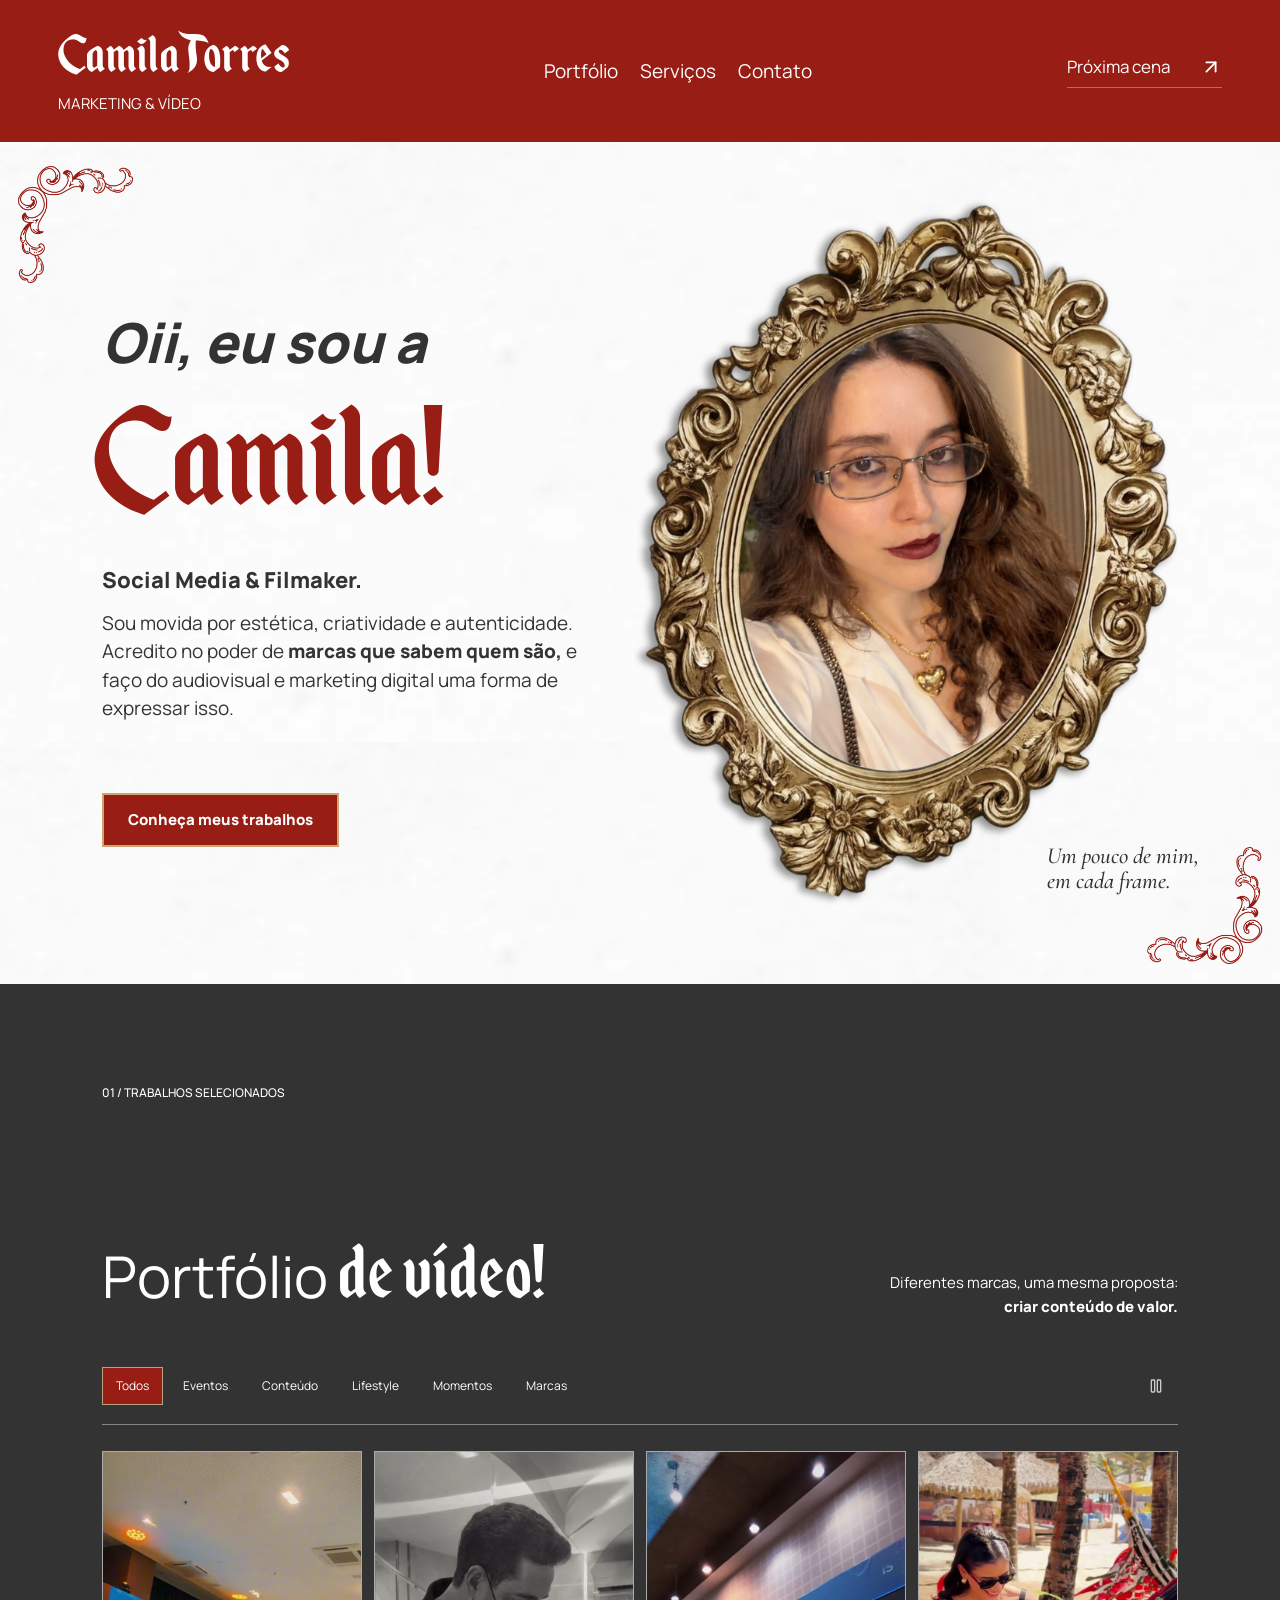
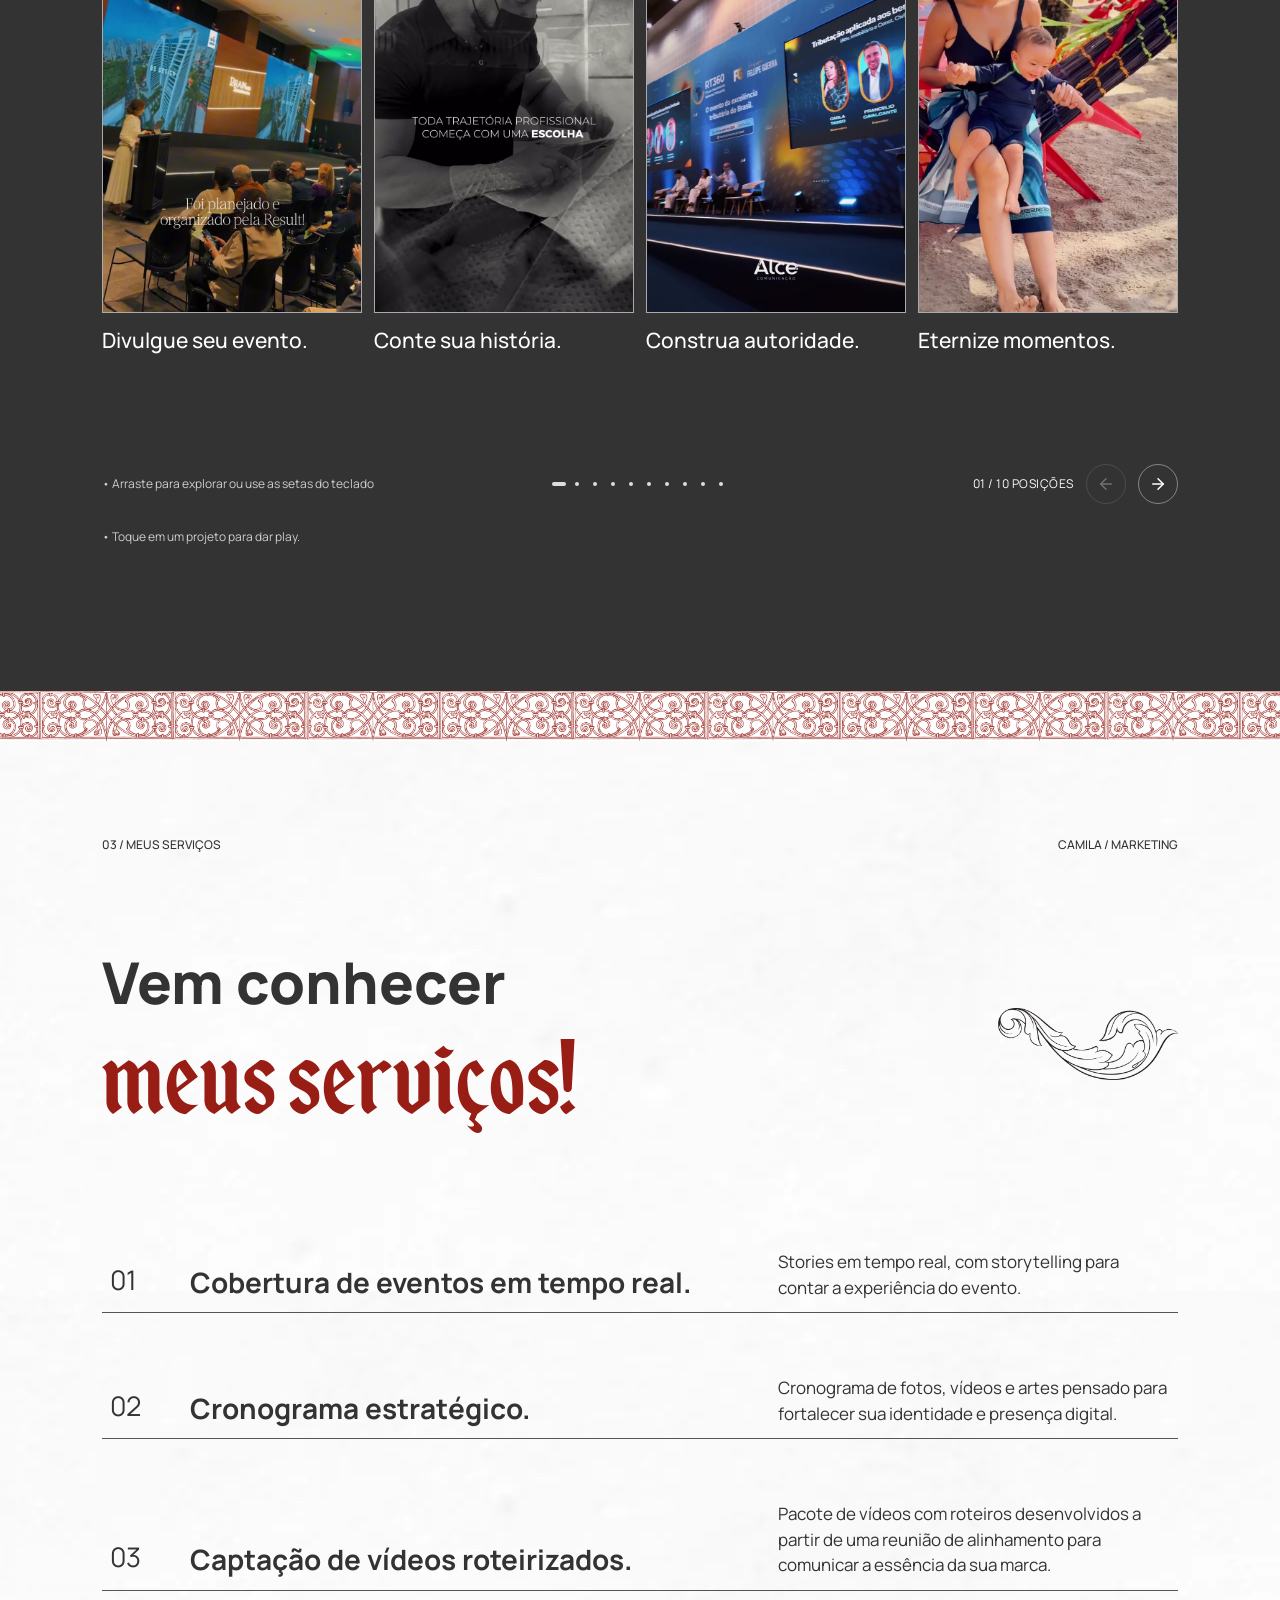
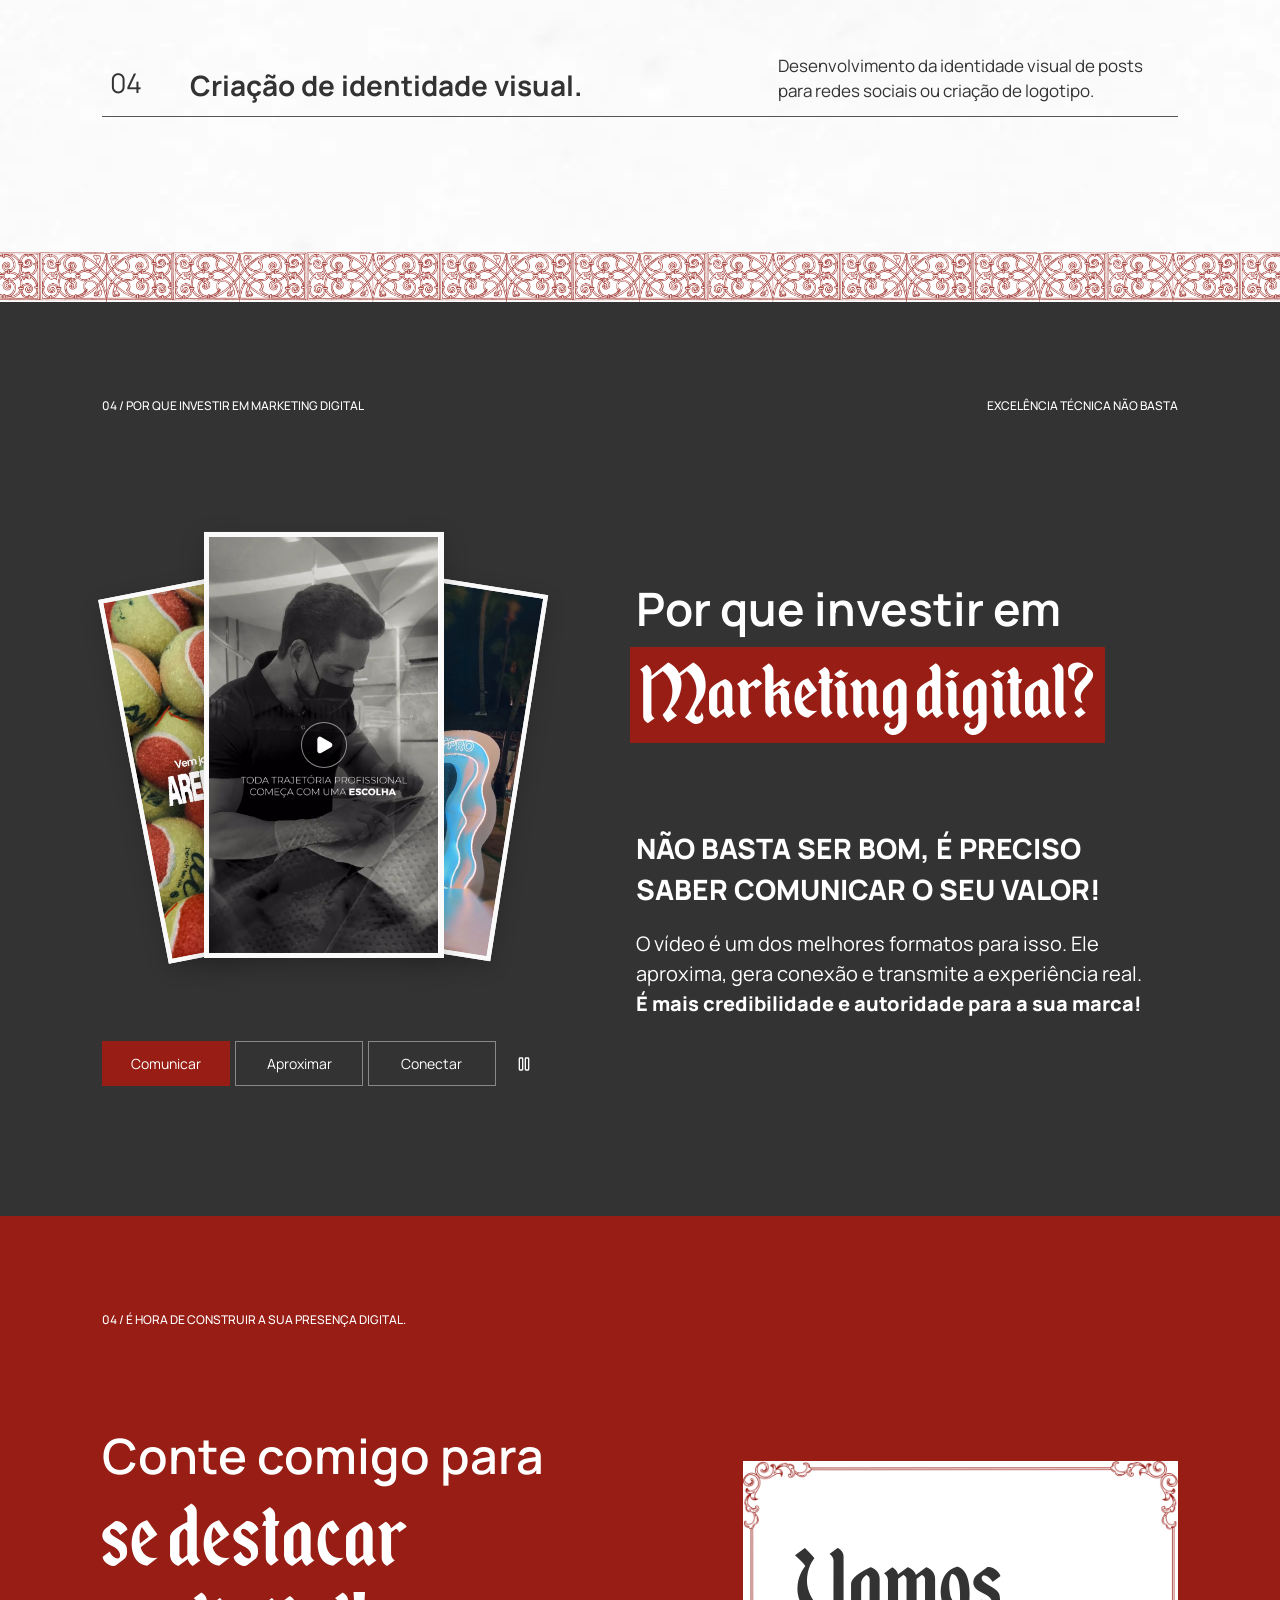
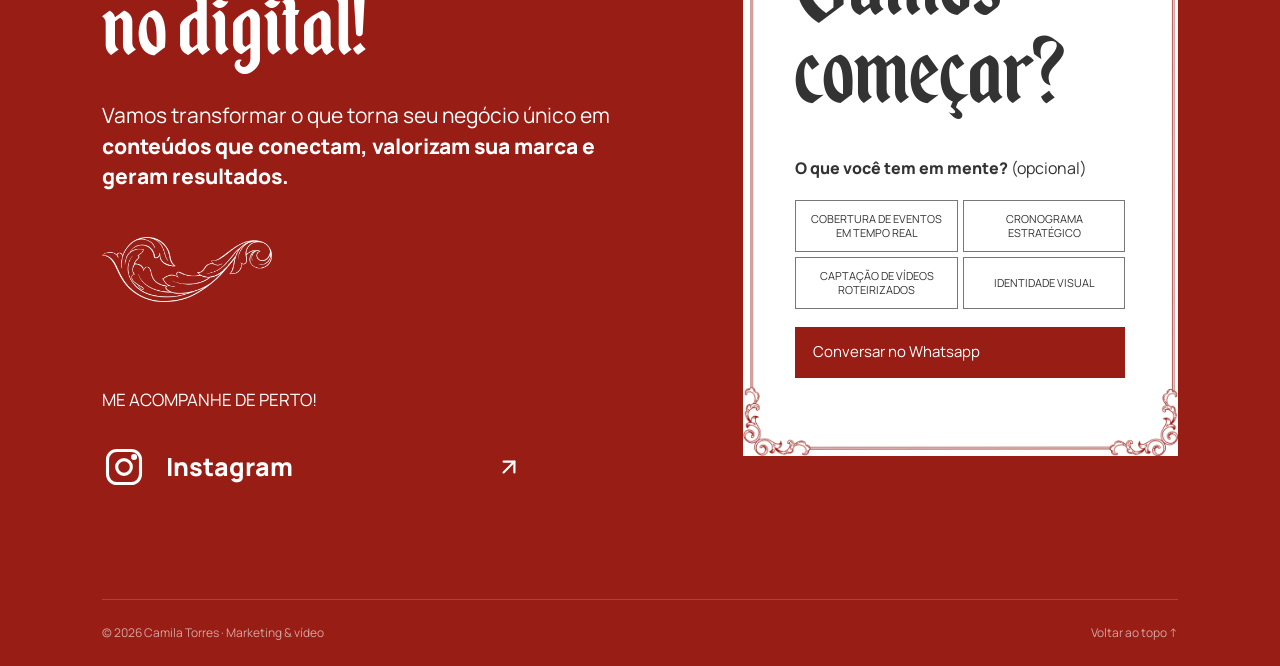
==== commit e73c7b34: "Update Camila Torres portfolio site" ====
--- a/portifolio-camila/index.html
+++ b/portifolio-camila/index.html
@@ -1 +1 @@
-<!DOCTYPE html><html lang="pt-BR"><head><meta charSet="utf-8"/><link rel="preconnect" href="/" crossorigin=""/><meta name="viewport" content="width=device-width, initial-scale=1"/><link rel="preload" as="image" href="/portifolio-camila/images/identity/camila-mirror.webp"/><link rel="stylesheet" href="/portifolio-camila/_next/static/chunks/2l0m4hb-3voz8.css" data-precedence="next"/><link rel="preload" as="script" fetchPriority="low" href="/portifolio-camila/_next/static/chunks/1ckvzn7sfprko.js"/><script src="/portifolio-camila/_next/static/chunks/2bzlqb104tejm.js" async=""></script><script src="/portifolio-camila/_next/static/chunks/2gvu8dyrhibpa.js" async=""></script><script src="/portifolio-camila/_next/static/chunks/2bo8tp3a17qq5.js" async=""></script><script src="/portifolio-camila/_next/static/chunks/turbopack-2h_7k6owdrvl6.js" async=""></script><script src="/portifolio-camila/_next/static/chunks/0umf92h1sb77c.js" async=""></script><script src="/portifolio-camila/_next/static/chunks/29017sj3i6d24.js" async=""></script><script src="/portifolio-camila/_next/static/chunks/3a-zwkg1j8imo.js" async=""></script><script src="/portifolio-camila/_next/static/chunks/2gnj7nk7mki-1.js" async=""></script><meta name="theme-color" content="#971d15"/><meta name="color-scheme" content="light dark"/><title>Camila Torres — Marketing &amp; vídeo</title><meta name="description" content="Um olhar sensível, histórias em movimento. Explore um portfólio audiovisual com filmes verticais, criação de conteúdo e narrativas visuais."/><meta name="application-name" content="Camila Torres — Portfolio"/><meta name="author" content="Camila Torres"/><meta name="robots" content="index, follow"/><link rel="canonical" href="https://joeyalans.github.io/portifolio-camila/"/><meta property="og:title" content="Camila Torres — Marketing &amp; vídeo"/><meta property="og:description" content="Um olhar sensível, histórias em movimento. Explore um portfólio audiovisual com filmes verticais, criação de conteúdo e narrativas visuais."/><meta property="og:site_name" content="Camila Torres"/><meta property="og:locale" content="pt_BR"/><meta property="og:image" content="https://joeyalans.github.io/portifolio-camila/images/identity/camila-mirror.webp"/><meta property="og:image:alt" content="Camila Torres, de óculos e camisa clara, em uma moldura oval dourada."/><meta property="og:type" content="website"/><meta name="twitter:card" content="summary_large_image"/><meta name="twitter:title" content="Camila Torres — Marketing &amp; vídeo"/><meta name="twitter:description" content="Um olhar sensível, histórias em movimento. Explore um portfólio audiovisual com filmes verticais, criação de conteúdo e narrativas visuais."/><meta name="twitter:image" content="https://joeyalans.github.io/portifolio-camila/images/identity/camila-mirror.webp"/><link rel="icon" href="/portifolio-camila/icon.svg?icon.2rdy9-pjrx7ne.svg" sizes="any" type="image/svg+xml"/><script src="/portifolio-camila/_next/static/chunks/0cz1d0mv5g_q7.js" noModule=""></script></head><body><div hidden=""><!--$--><!--/$--></div><a class="skip-link" href="#conteudo">Pular para o conteúdo</a><header class="site-header"><div class="shell header-inner"><a class="brand" href="#inicio" aria-label="Camila Torres — início"><span class="brand-name">Camila Torres</span><span class="brand-caption">MARKETING &amp; VÍDEO</span></a><nav class="desktop-nav" aria-label="Navegação principal"><a href="#trabalhos">Portfólio</a><a href="#servicos">Serviços</a><a href="#contato">Contato</a></nav><a class="header-cta" href="#contato">Próxima cena <svg xmlns="http://www.w3.org/2000/svg" width="22" height="22" viewBox="0 0 24 24" fill="none" stroke="currentColor" stroke-width="2" stroke-linecap="round" stroke-linejoin="round" class="lucide lucide-arrow-up-right" aria-hidden="true"><path d="M7 7h10v10"></path><path d="M7 17 17 7"></path></svg></a><button class="mobile-toggle icon-button" type="button" aria-expanded="false" aria-controls="mobile-navigation" aria-label="Abrir menu"><svg xmlns="http://www.w3.org/2000/svg" width="22" height="22" viewBox="0 0 24 24" fill="none" stroke="currentColor" stroke-width="2" stroke-linecap="round" stroke-linejoin="round" class="lucide lucide-menu" aria-hidden="true"><path d="M4 5h16"></path><path d="M4 12h16"></path><path d="M4 19h16"></path></svg></button></div></header><main id="conteudo"><section id="inicio" class="hero paper" aria-labelledby="hero-title"><img alt="" loading="lazy" width="160" height="160" decoding="async" data-nimg="1" class="hero-corner corner-start" style="color:transparent" src="/portifolio-camila/images/identity/corner-red.webp"/><div class="shell hero-grid"><div class="hero-copy"><h1 id="hero-title"><span>Oii, eu sou a</span><em>Camila!</em></h1><p class="hero-role">Social Media &amp; Filmaker.</p><p class="hero-description">Sou movida por estética, criatividade e autenticidade.<br/>Acredito no poder de <strong>marcas que sabem quem são,</strong> e faço do audiovisual e marketing digital uma forma de expressar isso.</p><a href="#trabalhos" class="button hero-cta">Conheça meus trabalhos</a><button type="button" class="hero-featured-film" aria-haspopup="dialog" aria-label="Conheça o meu trabalho — assistir ao filme de destaque"><span class="hero-film-poster"><img alt="" loading="lazy" decoding="async" data-nimg="fill" style="position:absolute;height:100%;width:100%;left:0;top:0;right:0;bottom:0;color:transparent" src="/portifolio-camila/images/portfolio/filme-ef34c535.webp"/><svg xmlns="http://www.w3.org/2000/svg" width="17" height="17" viewBox="0 0 24 24" fill="currentColor" stroke="currentColor" stroke-width="2" stroke-linecap="round" stroke-linejoin="round" class="lucide lucide-play" aria-hidden="true"><path d="M5 5a2 2 0 0 1 3.008-1.728l11.997 6.998a2 2 0 0 1 .003 3.458l-12 7A2 2 0 0 1 5 19z"></path></svg></span><span><small>DÊ O PRIMEIRO PLAY</small><span>Conheça o meu trabalho</span></span></button></div><figure class="hero-portrait"><img alt="Camila Torres, de óculos e camisa clara, em uma moldura oval dourada." width="900" height="1186" decoding="async" data-nimg="1" style="color:transparent" src="/portifolio-camila/images/identity/camila-mirror.webp"/><figcaption>Um pouco de mim,<br/>em cada frame.</figcaption></figure></div><img alt="" loading="lazy" width="160" height="160" decoding="async" data-nimg="1" class="hero-corner corner-end" style="color:transparent" src="/portifolio-camila/images/identity/corner-red.webp"/></section><section id="trabalhos" class="portfolio-section" aria-labelledby="portfolio-title"><div class="shell"><p class="section-label">01 / TRABALHOS SELECIONADOS</p><div class="portfolio-heading"><h2 id="portfolio-title">Portfólio <em>de vídeo!</em></h2><p>Diferentes marcas, uma mesma proposta:<br/><strong>criar conteúdo de valor.</strong></p></div><div class="portfolio-toolbar"><fieldset class="filters" aria-label="Filtrar projetos por categoria"><button type="button" class="filter-button filter-active" aria-pressed="true" aria-controls="_R_55btb_">Todos</button><button type="button" class="filter-button " aria-pressed="false" aria-controls="_R_55btb_">Eventos</button><button type="button" class="filter-button " aria-pressed="false" aria-controls="_R_55btb_">Conteúdo</button><button type="button" class="filter-button " aria-pressed="false" aria-controls="_R_55btb_">Lifestyle</button><button type="button" class="filter-button " aria-pressed="false" aria-controls="_R_55btb_">Momentos</button><button type="button" class="filter-button " aria-pressed="false" aria-controls="_R_55btb_">Marcas</button></fieldset><button type="button" class="preview-toggle icon-button" aria-label="Pausar prévias" title="Pausar prévias"><svg xmlns="http://www.w3.org/2000/svg" width="16" height="16" viewBox="0 0 24 24" fill="none" stroke="currentColor" stroke-width="2" stroke-linecap="round" stroke-linejoin="round" class="lucide lucide-pause" aria-hidden="true"><rect x="14" y="3" width="5" height="18" rx="1"></rect><rect x="5" y="3" width="5" height="18" rx="1"></rect></svg></button></div><p class="sr-only" role="status">13<!-- --> <!-- -->projetos encontrados<!-- --> <!-- -->em <!-- -->Todos<!-- -->.</p><div id="_R_55btb_"><section class="film-carousel " aria-label="Filmes verticais — Todos" aria-roledescription="carrossel"><div id="_R_5l5btb_" class="carousel-viewport"><div class="carousel-track "><article class="carousel-item project-card" aria-roledescription="slide" aria-label="1 de 13: Encontros em movimento"><button type="button" class="project-trigger" aria-haspopup="dialog" aria-label="Assistir a Encontros em movimento"><div class="project-image-wrap"><video class="film-preview" poster="/portifolio-camila/images/portfolio/filme-ef34c535.webp" muted="" loop="" playsInline="" preload="none" aria-hidden="true" tabindex="-1"></video><span class="project-play"><svg xmlns="http://www.w3.org/2000/svg" width="24" height="24" viewBox="0 0 24 24" fill="currentColor" stroke="currentColor" stroke-width="2" stroke-linecap="round" stroke-linejoin="round" class="lucide lucide-play" aria-hidden="true"><path d="M5 5a2 2 0 0 1 3.008-1.728l11.997 6.998a2 2 0 0 1 .003 3.458l-12 7A2 2 0 0 1 5 19z"></path></svg></span><span class="project-duration">00:52</span></div><h3 class="project-caption">Divulgue seu evento.</h3><span class="sr-only">Encontros em movimento</span></button></article><article class="carousel-item project-card" aria-roledescription="slide" aria-label="2 de 13: Histórias de quem faz"><button type="button" class="project-trigger" aria-haspopup="dialog" aria-label="Assistir a Histórias de quem faz"><div class="project-image-wrap"><video class="film-preview" poster="/portifolio-camila/images/portfolio/filme-64c9ca2c.webp" muted="" loop="" playsInline="" preload="none" aria-hidden="true" tabindex="-1"></video><span class="project-play"><svg xmlns="http://www.w3.org/2000/svg" width="24" height="24" viewBox="0 0 24 24" fill="currentColor" stroke="currentColor" stroke-width="2" stroke-linecap="round" stroke-linejoin="round" class="lucide lucide-play" aria-hidden="true"><path d="M5 5a2 2 0 0 1 3.008-1.728l11.997 6.998a2 2 0 0 1 .003 3.458l-12 7A2 2 0 0 1 5 19z"></path></svg></span><span class="project-duration">00:41</span></div><h3 class="project-caption">Conte sua história.</h3><span class="sr-only">Histórias de quem faz</span></button></article><article class="carousel-item project-card" aria-roledescription="slide" aria-label="3 de 13: Vozes do evento"><button type="button" class="project-trigger" aria-haspopup="dialog" aria-label="Assistir a Vozes do evento"><div class="project-image-wrap"><video class="film-preview" poster="/portifolio-camila/images/portfolio/filme-a39aae62.webp" muted="" loop="" playsInline="" preload="none" aria-hidden="true" tabindex="-1"></video><span class="project-play"><svg xmlns="http://www.w3.org/2000/svg" width="24" height="24" viewBox="0 0 24 24" fill="currentColor" stroke="currentColor" stroke-width="2" stroke-linecap="round" stroke-linejoin="round" class="lucide lucide-play" aria-hidden="true"><path d="M5 5a2 2 0 0 1 3.008-1.728l11.997 6.998a2 2 0 0 1 .003 3.458l-12 7A2 2 0 0 1 5 19z"></path></svg></span><span class="project-duration">00:55</span></div><h3 class="project-caption">Construa autoridade.</h3><span class="sr-only">Vozes do evento</span></button></article><article class="carousel-item project-card" aria-roledescription="slide" aria-label="4 de 13: Instantes à beira-mar"><button type="button" class="project-trigger" aria-haspopup="dialog" aria-label="Assistir a Instantes à beira-mar"><div class="project-image-wrap"><video class="film-preview" poster="/portifolio-camila/images/portfolio/filme-56efa680.webp" muted="" loop="" playsInline="" preload="none" aria-hidden="true" tabindex="-1"></video><span class="project-play"><svg xmlns="http://www.w3.org/2000/svg" width="24" height="24" viewBox="0 0 24 24" fill="currentColor" stroke="currentColor" stroke-width="2" stroke-linecap="round" stroke-linejoin="round" class="lucide lucide-play" aria-hidden="true"><path d="M5 5a2 2 0 0 1 3.008-1.728l11.997 6.998a2 2 0 0 1 .003 3.458l-12 7A2 2 0 0 1 5 19z"></path></svg></span><span class="project-duration">00:26</span></div><h3 class="project-caption">Eternize momentos.</h3><span class="sr-only">Instantes à beira-mar</span></button></article><article class="carousel-item project-card" aria-roledescription="slide" aria-label="5 de 13: Uma noite de encontros"><button type="button" class="project-trigger" aria-haspopup="dialog" aria-label="Assistir a Uma noite de encontros"><div class="project-image-wrap"><video class="film-preview" poster="/portifolio-camila/images/portfolio/filme-ec0e9d76.webp" muted="" loop="" playsInline="" preload="none" aria-hidden="true" tabindex="-1"></video><span class="project-play"><svg xmlns="http://www.w3.org/2000/svg" width="24" height="24" viewBox="0 0 24 24" fill="currentColor" stroke="currentColor" stroke-width="2" stroke-linecap="round" stroke-linejoin="round" class="lucide lucide-play" aria-hidden="true"><path d="M5 5a2 2 0 0 1 3.008-1.728l11.997 6.998a2 2 0 0 1 .003 3.458l-12 7A2 2 0 0 1 5 19z"></path></svg></span><span class="project-duration">00:47</span></div><h3 class="project-caption">Divulgue seu evento.</h3><span class="sr-only">Uma noite de encontros</span></button></article><article class="carousel-item project-card" aria-roledescription="slide" aria-label="6 de 13: Conexões em cena"><button type="button" class="project-trigger" aria-haspopup="dialog" aria-label="Assistir a Conexões em cena"><div class="project-image-wrap"><video class="film-preview" poster="/portifolio-camila/images/portfolio/filme-3e8a21b6.webp" muted="" loop="" playsInline="" preload="none" aria-hidden="true" tabindex="-1"></video><span class="project-play"><svg xmlns="http://www.w3.org/2000/svg" width="24" height="24" viewBox="0 0 24 24" fill="currentColor" stroke="currentColor" stroke-width="2" stroke-linecap="round" stroke-linejoin="round" class="lucide lucide-play" aria-hidden="true"><path d="M5 5a2 2 0 0 1 3.008-1.728l11.997 6.998a2 2 0 0 1 .003 3.458l-12 7A2 2 0 0 1 5 19z"></path></svg></span><span class="project-duration">00:49</span></div><h3 class="project-caption">Divulgue seu evento.</h3><span class="sr-only">Conexões em cena</span></button></article><article class="carousel-item project-card" aria-roledescription="slide" aria-label="7 de 13: Beleza em foco"><button type="button" class="project-trigger" aria-haspopup="dialog" aria-label="Assistir a Beleza em foco"><div class="project-image-wrap"><video class="film-preview" poster="/portifolio-camila/images/portfolio/filme-4f7beb58.webp" muted="" loop="" playsInline="" preload="none" aria-hidden="true" tabindex="-1"></video><span class="project-play"><svg xmlns="http://www.w3.org/2000/svg" width="24" height="24" viewBox="0 0 24 24" fill="currentColor" stroke="currentColor" stroke-width="2" stroke-linecap="round" stroke-linejoin="round" class="lucide lucide-play" aria-hidden="true"><path d="M5 5a2 2 0 0 1 3.008-1.728l11.997 6.998a2 2 0 0 1 .003 3.458l-12 7A2 2 0 0 1 5 19z"></path></svg></span><span class="project-duration">00:21</span></div><h3 class="project-caption">Conte sua história.</h3><span class="sr-only">Beleza em foco</span></button></article><article class="carousel-item project-card" aria-roledescription="slide" aria-label="8 de 13: Dentro do jogo"><button type="button" class="project-trigger" aria-haspopup="dialog" aria-label="Assistir a Dentro do jogo"><div class="project-image-wrap"><video class="film-preview" poster="/portifolio-camila/images/portfolio/filme-c22fd2aa.webp" muted="" loop="" playsInline="" preload="none" aria-hidden="true" tabindex="-1"></video><span class="project-play"><svg xmlns="http://www.w3.org/2000/svg" width="24" height="24" viewBox="0 0 24 24" fill="currentColor" stroke="currentColor" stroke-width="2" stroke-linecap="round" stroke-linejoin="round" class="lucide lucide-play" aria-hidden="true"><path d="M5 5a2 2 0 0 1 3.008-1.728l11.997 6.998a2 2 0 0 1 .003 3.458l-12 7A2 2 0 0 1 5 19z"></path></svg></span><span class="project-duration">00:50</span></div><h3 class="project-caption">Eternize momentos.</h3><span class="sr-only">Dentro do jogo</span></button></article><article class="carousel-item project-card" aria-roledescription="slide" aria-label="9 de 13: Design em movimento"><button type="button" class="project-trigger" aria-haspopup="dialog" aria-label="Assistir a Design em movimento"><div class="project-image-wrap"><video class="film-preview" poster="/portifolio-camila/images/portfolio/filme-100daf89.webp" muted="" loop="" playsInline="" preload="none" aria-hidden="true" tabindex="-1"></video><span class="project-play"><svg xmlns="http://www.w3.org/2000/svg" width="24" height="24" viewBox="0 0 24 24" fill="currentColor" stroke="currentColor" stroke-width="2" stroke-linecap="round" stroke-linejoin="round" class="lucide lucide-play" aria-hidden="true"><path d="M5 5a2 2 0 0 1 3.008-1.728l11.997 6.998a2 2 0 0 1 .003 3.458l-12 7A2 2 0 0 1 5 19z"></path></svg></span><span class="project-duration">00:51</span></div><h3 class="project-caption">Construa autoridade.</h3><span class="sr-only">Design em movimento</span></button></article><article class="carousel-item project-card" aria-roledescription="slide" aria-label="10 de 13: Conversas em cena"><button type="button" class="project-trigger" aria-haspopup="dialog" aria-label="Assistir a Conversas em cena"><div class="project-image-wrap"><video class="film-preview" poster="/portifolio-camila/images/portfolio/filme-76fcc944.webp" muted="" loop="" playsInline="" preload="none" aria-hidden="true" tabindex="-1"></video><span class="project-play"><svg xmlns="http://www.w3.org/2000/svg" width="24" height="24" viewBox="0 0 24 24" fill="currentColor" stroke="currentColor" stroke-width="2" stroke-linecap="round" stroke-linejoin="round" class="lucide lucide-play" aria-hidden="true"><path d="M5 5a2 2 0 0 1 3.008-1.728l11.997 6.998a2 2 0 0 1 .003 3.458l-12 7A2 2 0 0 1 5 19z"></path></svg></span><span class="project-duration">00:45</span></div><h3 class="project-caption">Conte sua história.</h3><span class="sr-only">Conversas em cena</span></button></article><article class="carousel-item project-card" aria-roledescription="slide" aria-label="11 de 13: Na energia da quadra"><button type="button" class="project-trigger" aria-haspopup="dialog" aria-label="Assistir a Na energia da quadra"><div class="project-image-wrap"><video class="film-preview" poster="/portifolio-camila/images/portfolio/filme-ed0f3e2a.webp" muted="" loop="" playsInline="" preload="none" aria-hidden="true" tabindex="-1"></video><span class="project-play"><svg xmlns="http://www.w3.org/2000/svg" width="24" height="24" viewBox="0 0 24 24" fill="currentColor" stroke="currentColor" stroke-width="2" stroke-linecap="round" stroke-linejoin="round" class="lucide lucide-play" aria-hidden="true"><path d="M5 5a2 2 0 0 1 3.008-1.728l11.997 6.998a2 2 0 0 1 .003 3.458l-12 7A2 2 0 0 1 5 19z"></path></svg></span><span class="project-duration">00:39</span></div><h3 class="project-caption">Divulgue seu evento.</h3><span class="sr-only">Na energia da quadra</span></button></article><article class="carousel-item project-card" aria-roledescription="slide" aria-label="12 de 13: O lugar do encontro"><button type="button" class="project-trigger" aria-haspopup="dialog" aria-label="Assistir a O lugar do encontro"><div class="project-image-wrap"><video class="film-preview" poster="/portifolio-camila/images/portfolio/filme-7e9abdc5.webp" muted="" loop="" playsInline="" preload="none" aria-hidden="true" tabindex="-1"></video><span class="project-play"><svg xmlns="http://www.w3.org/2000/svg" width="24" height="24" viewBox="0 0 24 24" fill="currentColor" stroke="currentColor" stroke-width="2" stroke-linecap="round" stroke-linejoin="round" class="lucide lucide-play" aria-hidden="true"><path d="M5 5a2 2 0 0 1 3.008-1.728l11.997 6.998a2 2 0 0 1 .003 3.458l-12 7A2 2 0 0 1 5 19z"></path></svg></span><span class="project-duration">00:34</span></div><h3 class="project-caption">Divulgue seu evento.</h3><span class="sr-only">O lugar do encontro</span></button></article><article class="carousel-item project-card" aria-roledescription="slide" aria-label="13 de 13: Depois do primeiro saque"><button type="button" class="project-trigger" aria-haspopup="dialog" aria-label="Assistir a Depois do primeiro saque"><div class="project-image-wrap"><video class="film-preview" poster="/portifolio-camila/images/portfolio/filme-14c57639.webp" muted="" loop="" playsInline="" preload="none" aria-hidden="true" tabindex="-1"></video><span class="project-play"><svg xmlns="http://www.w3.org/2000/svg" width="24" height="24" viewBox="0 0 24 24" fill="currentColor" stroke="currentColor" stroke-width="2" stroke-linecap="round" stroke-linejoin="round" class="lucide lucide-play" aria-hidden="true"><path d="M5 5a2 2 0 0 1 3.008-1.728l11.997 6.998a2 2 0 0 1 .003 3.458l-12 7A2 2 0 0 1 5 19z"></path></svg></span><span class="project-duration">00:28</span></div><h3 class="project-caption">Eternize momentos.</h3><span class="sr-only">Depois do primeiro saque</span></button></article></div></div><div class="carousel-controls"><p class="carousel-instruction"><span class="record-dot"></span>Arraste para explorar<span class="carousel-keyboard-hint"> ou use as setas do teclado</span></p><fieldset class="carousel-pagination" aria-label="Escolher posição do carrossel"></fieldset><div class="carousel-navigation"><span class="carousel-counter mono" aria-live="polite" aria-atomic="true">01<!-- --> <span>/ <!-- -->01<!-- --> POSIÇÕES</span><span class="sr-only"> · <!-- -->13<!-- --> filmes na seleção</span></span><button type="button" class="icon-button carousel-arrow" aria-label="Vídeos anteriores" aria-controls="_R_5l5btb_" disabled=""><svg xmlns="http://www.w3.org/2000/svg" width="18" height="18" viewBox="0 0 24 24" fill="none" stroke="currentColor" stroke-width="2" stroke-linecap="round" stroke-linejoin="round" class="lucide lucide-arrow-left" aria-hidden="true"><path d="m12 19-7-7 7-7"></path><path d="M19 12H5"></path></svg></button><button type="button" class="icon-button carousel-arrow" aria-label="Próximos vídeos" aria-controls="_R_5l5btb_" disabled=""><svg xmlns="http://www.w3.org/2000/svg" width="18" height="18" viewBox="0 0 24 24" fill="none" stroke="currentColor" stroke-width="2" stroke-linecap="round" stroke-linejoin="round" class="lucide lucide-arrow-right" aria-hidden="true"><path d="M5 12h14"></path><path d="m12 5 7 7-7 7"></path></svg></button></div></div></section></div><p class="portfolio-note">• Toque em um projeto para dar play.</p></div></section><section id="servicos" class="services-section paper" aria-labelledby="services-title"><div class="ornamental-border" aria-hidden="true"></div><div class="shell services-inner"><div class="section-label"><span>03 / MEUS SERVIÇOS</span><span>CAMILA / MARKETING</span></div><div class="services-heading"><h2 id="services-title">Vem conhecer<em>meus serviços!</em></h2><img alt="" loading="lazy" width="190" height="82" decoding="async" data-nimg="1" style="color:transparent" src="/portifolio-camila/images/identity/flourish-dark.webp"/></div><div class="service-list"><a class="service-row" href="#contato" aria-label="Conversar sobre Cobertura de eventos em tempo real."><span class="service-number">01</span><h3>Cobertura de eventos em tempo real.</h3><p>Stories em tempo real, com storytelling para contar a experiência do evento.</p></a><a class="service-row" href="#contato" aria-label="Conversar sobre Cronograma estratégico."><span class="service-number">02</span><h3>Cronograma estratégico.</h3><p>Cronograma de fotos, vídeos e artes pensado para fortalecer sua identidade e presença digital.</p></a><a class="service-row" href="#contato" aria-label="Conversar sobre Captação de vídeos roteirizados."><span class="service-number">03</span><h3>Captação de vídeos roteirizados.</h3><p>Pacote de vídeos com roteiros desenvolvidos a partir de uma reunião de alinhamento para comunicar a essência da sua marca.</p></a><a class="service-row" href="#contato" aria-label="Conversar sobre Criação de identidade visual."><span class="service-number">04</span><h3>Criação de identidade visual.</h3><p>Desenvolvimento da identidade visual de posts para redes sociais ou criação de logotipo.</p></a></div></div><div class="ornamental-border" aria-hidden="true"></div></section><section id="sobre" class="marketing-section" aria-labelledby="marketing-title"><div class="shell"><div class="section-label"><span>04 / POR QUE INVESTIR EM MARKETING DIGITAL</span><span>EXCELÊNCIA TÉCNICA NÃO BASTA</span></div><div class="marketing-grid"><div class="marketing-films"><div class="film-stack" id="marketing-films"><button type="button" class="stack-film stack-front" aria-haspopup="dialog" aria-label="Assistir a Histórias de quem faz"><video class="film-preview" poster="/portifolio-camila/images/portfolio/filme-64c9ca2c.webp" muted="" loop="" playsInline="" preload="none" aria-hidden="true" tabindex="-1"></video><span class="stack-play"><svg xmlns="http://www.w3.org/2000/svg" width="20" height="20" viewBox="0 0 24 24" fill="currentColor" stroke="currentColor" stroke-width="2" stroke-linecap="round" stroke-linejoin="round" class="lucide lucide-play" aria-hidden="true"><path d="M5 5a2 2 0 0 1 3.008-1.728l11.997 6.998a2 2 0 0 1 .003 3.458l-12 7A2 2 0 0 1 5 19z"></path></svg></span></button><button type="button" class="stack-film stack-right" aria-haspopup="dialog" aria-label="Assistir a Uma noite de encontros"><video class="film-preview" poster="/portifolio-camila/images/portfolio/filme-ec0e9d76.webp" muted="" loop="" playsInline="" preload="none" aria-hidden="true" tabindex="-1"></video><span class="stack-play"><svg xmlns="http://www.w3.org/2000/svg" width="20" height="20" viewBox="0 0 24 24" fill="currentColor" stroke="currentColor" stroke-width="2" stroke-linecap="round" stroke-linejoin="round" class="lucide lucide-play" aria-hidden="true"><path d="M5 5a2 2 0 0 1 3.008-1.728l11.997 6.998a2 2 0 0 1 .003 3.458l-12 7A2 2 0 0 1 5 19z"></path></svg></span></button><button type="button" class="stack-film stack-left" aria-haspopup="dialog" aria-label="Assistir a Dentro do jogo"><video class="film-preview" poster="/portifolio-camila/images/portfolio/filme-c22fd2aa.webp" muted="" loop="" playsInline="" preload="none" aria-hidden="true" tabindex="-1"></video><span class="stack-play"><svg xmlns="http://www.w3.org/2000/svg" width="20" height="20" viewBox="0 0 24 24" fill="currentColor" stroke="currentColor" stroke-width="2" stroke-linecap="round" stroke-linejoin="round" class="lucide lucide-play" aria-hidden="true"><path d="M5 5a2 2 0 0 1 3.008-1.728l11.997 6.998a2 2 0 0 1 .003 3.458l-12 7A2 2 0 0 1 5 19z"></path></svg></span></button></div><div class="stack-controls"><fieldset aria-label="Escolha um recorte do portfólio"><button type="button" aria-pressed="true" aria-controls="marketing-films">Comunicar</button><button type="button" aria-pressed="false" aria-controls="marketing-films">Aproximar</button><button type="button" aria-pressed="false" aria-controls="marketing-films">Conectar</button></fieldset><button class="icon-button" type="button" aria-label="Pausar recorte"><svg xmlns="http://www.w3.org/2000/svg" width="16" height="16" viewBox="0 0 24 24" fill="none" stroke="currentColor" stroke-width="2" stroke-linecap="round" stroke-linejoin="round" class="lucide lucide-pause" aria-hidden="true"><rect x="14" y="3" width="5" height="18" rx="1"></rect><rect x="5" y="3" width="5" height="18" rx="1"></rect></svg></button></div></div><div class="marketing-copy"><h2 id="marketing-title">Por que investir em<em>Marketing digital?</em></h2><h3>NÃO BASTA SER BOM, É PRECISO SABER COMUNICAR O SEU VALOR!</h3><p>O vídeo é um dos melhores formatos para isso. Ele aproxima, gera conexão e transmite a experiência real.<br/><strong>É mais credibilidade e autoridade para a sua marca!</strong></p></div></div></div></section><section id="contato" class="contact-section" aria-labelledby="contact-title"><div class="shell"><p class="section-label">04 / É HORA DE CONSTRUIR A SUA PRESENÇA DIGITAL.</p><div class="contact-grid"><div class="contact-copy"><h2 id="contact-title">Conte comigo para<em>para se destacar<br/>no digital!</em></h2><p>Vamos transformar o que torna seu negócio único em<!-- --> <strong>conteúdos que conectam, valorizam sua marca e geram resultados.</strong></p><img alt="" loading="lazy" width="200" height="77" decoding="async" data-nimg="1" class="contact-flourish" style="color:transparent" src="/portifolio-camila/images/identity/flourish-white.webp"/><div class="contact-social"><p>ME ACOMPANHE DE PERTO!</p><a href="https://www.instagram.com/camilamtorresmkt/" target="_blank" rel="noopener noreferrer" aria-label="Instagram de Camila Torres (abre em nova aba)"><svg width="17" height="17" viewBox="0 0 24 24" fill="none" stroke="currentColor" stroke-width="1.7" aria-hidden="true"><rect x="3" y="3" width="18" height="18" rx="5"></rect><circle cx="12" cy="12" r="4"></circle><circle cx="17.5" cy="6.5" r=".8" fill="currentColor"></circle></svg><strong>Instagram</strong><svg xmlns="http://www.w3.org/2000/svg" width="26" height="26" viewBox="0 0 24 24" fill="none" stroke="currentColor" stroke-width="2" stroke-linecap="round" stroke-linejoin="round" class="lucide lucide-arrow-up-right" aria-hidden="true"><path d="M7 7h10v10"></path><path d="M7 17 17 7"></path></svg></a></div></div><div class="project-brief"><img alt="" loading="lazy" decoding="async" data-nimg="fill" class="brief-frame" style="position:absolute;height:100%;width:100%;left:0;top:0;right:0;bottom:0;color:transparent" src="/portifolio-camila/images/identity/contact-frame.webp"/><div class="brief-content"><h3>Vamos<br/>começar?</h3><fieldset class="brief-paths"><legend>O que você tem em mente? <span>(opcional)</span></legend><div class="brief-options"><label><input type="radio" name="_R_5b5btb_-path" value="Cobertura de eventos em tempo real"/><span>Cobertura de eventos em tempo real</span></label><label><input type="radio" name="_R_5b5btb_-path" value="Cronograma estratégico"/><span>Cronograma estratégico</span></label><label><input type="radio" name="_R_5b5btb_-path" value="Captação de vídeos roteirizados"/><span>Captação de vídeos roteirizados</span></label><label><input type="radio" name="_R_5b5btb_-path" value="Identidade visual"/><span>Identidade visual</span></label></div></fieldset><a class="button brief-submit" href="https://wa.me/5585986805076?text=Ol%C3%A1%2C%20Camila!%20Vim%20pelo%20seu%20portf%C3%B3lio%20e%20quero%20conversar%20sobre%20uma%20ideia%20de%20v%C3%ADdeo." target="_blank" rel="noopener noreferrer" aria-label="Conversar no WhatsApp (abre em nova aba)">Conversar no Whatsapp</a></div></div></div></div></section></main><footer class="site-footer"><div class="shell"><p>© <!-- -->2026<!-- --> <!-- -->Camila Torres<!-- --> · Marketing &amp; vídeo</p><a href="#inicio">Voltar ao topo ↑</a></div></footer><!--$--><!--/$--><script id="_R_">(globalThis["TURBOPACK"] || (globalThis["TURBOPACK"] = [])).push({"otherChunks":["static/chunks/1ckvzn7sfprko.js","static/chunks/2bzlqb104tejm.js","static/chunks/2gvu8dyrhibpa.js","static/chunks/2bo8tp3a17qq5.js"],"runtimeModuleIds":[94553]});</script><script src="/portifolio-camila/_next/static/chunks/1ckvzn7sfprko.js" async=""></script><script>(self.__next_f=self.__next_f||[]).push([0])</script><script>self.__next_f.push([1,"1:\"$Sreact.fragment\"\n2:\"/portifolio-camila/_next/static/chunks/0umf92h1sb77c.js\"\n3:I[39756,[\"$2\"],\"default\"]\n4:I[37457,[\"$2\"],\"default\"]\n5:\"/portifolio-camila/_next/static/chunks/29017sj3i6d24.js\"\n6:I[22016,[\"$2\",\"$5\"],\"\"]\n7:\"/portifolio-camila/_next/static/chunks/3a-zwkg1j8imo.js\"\n8:\"/portifolio-camila/_next/static/chunks/2gnj7nk7mki-1.js\"\n9:I[5014,[\"$2\",\"$7\",\"$8\"],\"default\"]\nb:I[35243,[\"$2\",\"$7\",\"$8\"],\"VideoProvider\"]\nc:I[45872,[\"$2\",\"$7\",\"$8\"],\"Header\"]\nd:I[5500,[\"$2\",\"$7\",\"$8\"],\"Image\"]\ne:I[35243,[\"$2\",\"$7\",\"$8\"],\"VideoTrigger\"]\nf:\"PortfolioGallery\"\n10:I[25031,[\"$2\",\"$7\",\"$8\"],\"$f\"]\n1a:\"ViewportBoundary\"\n1b:I[97367,[\"$2\"],\"$1a\"]\n1d:\"MetadataBoundary\"\n1e:I[97367,[\"$2\"],\"$1d\"]\n1f:\"$Sreact.suspense\"\n21:I[68027,[\"$2\"],\"default\",1]\n:HL[\"/portifolio-camila/_next/static/chunks/2l0m4hb-3voz8.css\",\"style\"]\n:HC[\"/\",\"\"]\n"])</script><script>self.__next_f.push([1,"a:[[\"children\",{\"s\":\"__PAGE__\",\"h\":512,\"d\":{\"r\":[\"$\",\"$1\",\"c\",{\"children\":[[\"$\",\"$Lb\",null,{\"children\":[[\"$\",\"$Lc\",null,{}],[\"$\",\"main\",null,{\"id\":\"conteudo\",\"children\":[[\"$\",\"section\",null,{\"id\":\"inicio\",\"className\":\"hero paper\",\"aria-labelledby\":\"hero-title\",\"children\":[[\"$\",\"$Ld\",null,{\"className\":\"hero-corner corner-start\",\"src\":\"/portifolio-camila/images/identity/corner-red.webp\",\"width\":160,\"height\":160,\"alt\":\"\"}],[\"$\",\"div\",null,{\"className\":\"shell hero-grid\",\"children\":[[\"$\",\"div\",null,{\"className\":\"hero-copy\",\"children\":[[\"$\",\"h1\",null,{\"id\":\"hero-title\",\"children\":[[\"$\",\"span\",null,{\"children\":\"Oii, eu sou a\"}],[\"$\",\"em\",null,{\"children\":\"Camila!\"}]]}],[\"$\",\"p\",null,{\"className\":\"hero-role\",\"children\":\"Social Media \u0026 Filmaker.\"}],[\"$\",\"p\",null,{\"className\":\"hero-description\",\"children\":[\"Sou movida por estética, criatividade e autenticidade.\",[\"$\",\"br\",null,{}],\"Acredito no poder de \",[\"$\",\"strong\",null,{\"children\":\"marcas que sabem quem são,\"}],\" e faço do audiovisual e marketing digital uma forma de expressar isso.\"]}],[\"$\",\"a\",null,{\"href\":\"#trabalhos\",\"className\":\"button hero-cta\",\"children\":\"Conheça meus trabalhos\"}],[\"$\",\"$Le\",null,{\"project\":{\"id\":\"filme-ef34c535\",\"title\":\"Encontros em movimento\",\"category\":\"Eventos\",\"description\":\"Filme vertical da seleção de trabalhos. Palco e público durante uma apresentação em um evento.\",\"poster\":\"/images/portfolio/filme-ef34c535.webp\",\"posterAlt\":\"Palco e público durante uma apresentação em um evento.\",\"duration\":\"00:52\",\"format\":\"vertical\",\"video\":{\"type\":\"file\",\"src\":\"/videos/portfolio/filme-ef34c535.mp4\"},\"demo\":false,\"sourceFile\":\"copy_EF34C535-6ADA-48CA-8D68-F0878B42DE88.mov\"},\"className\":\"hero-featured-film\",\"label\":\"Conheça o meu trabalho — assistir ao filme de destaque\",\"children\":[[\"$\",\"span\",null,{\"className\":\"hero-film-poster\",\"children\":[[\"$\",\"$Ld\",null,{\"src\":\"/portifolio-camila/images/portfolio/filme-ef34c535.webp\",\"alt\":\"\",\"fill\":true,\"sizes\":\"48px\"}],[\"$\",\"$L9\",null,{\"ref\":\"$undefined\",\"icon\":{\"name\":\"play\",\"size\":24,\"node\":[[\"path\",{\"d\":\"M5 5a2 2 0 0 1 3.008-1.728l11.997 6.998a2 2 0 0 1 .003 3.458l-12 7A2 2 0 0 1 5 19z\",\"key\":\"10ikf1\"}]]},\"className\":\"$undefined\",\"size\":17,\"fill\":\"currentColor\",\"aria-hidden\":\"true\"}]]}],[\"$\",\"span\",null,{\"children\":[[\"$\",\"small\",null,{\"children\":\"DÊ O PRIMEIRO PLAY\"}],[\"$\",\"span\",null,{\"children\":\"Conheça o meu trabalho\"}]]}]]}]]}],[\"$\",\"figure\",null,{\"className\":\"hero-portrait\",\"children\":[[\"$\",\"$Ld\",null,{\"src\":\"/portifolio-camila/images/identity/camila-mirror.webp\",\"alt\":\"Camila Torres, de óculos e camisa clara, em uma moldura oval dourada.\",\"width\":900,\"height\":1186,\"sizes\":\"(max-width: 700px) 85vw, 49vw\",\"preload\":true}],[\"$\",\"figcaption\",null,{\"children\":[\"Um pouco de mim,\",[\"$\",\"br\",null,{}],\"em cada frame.\"]}]]}]]}],[\"$\",\"$Ld\",null,{\"className\":\"hero-corner corner-end\",\"src\":\"/portifolio-camila/images/identity/corner-red.webp\",\"width\":160,\"height\":160,\"alt\":\"\"}]]}],[\"$\",\"$L10\",null,{}],[\"$\",\"section\",null,{\"id\":\"servicos\",\"className\":\"services-section paper\",\"aria-labelledby\":\"services-title\",\"children\":[[\"$\",\"div\",null,{\"className\":\"ornamental-border\",\"aria-hidden\":\"true\"}],[\"$\",\"div\",null,{\"className\":\"shell services-inner\",\"children\":[[\"$\",\"div\",null,{\"className\":\"section-label\",\"children\":[[\"$\",\"span\",null,{\"children\":\"03 / MEUS SERVIÇOS\"}],[\"$\",\"span\",null,{\"children\":\"CAMILA / MARKETING\"}]]}],\"$L11\",\"$L12\"]}],\"$L13\"]}],\"$L14\",\"$L15\"]}],\"$L16\"]}],[\"$L17\",\"$L18\"],\"$L19\"]}],\"p\":false,\"v\":null}}]]\n"])</script><script>self.__next_f.push([1,"0:{\"P\":null,\"c\":[\"\",\"\"],\"q\":\"\",\"i\":false,\"t\":{\"t\":{\"s\":\"\",\"h\":528,\"d\":{\"r\":[\"$\",\"$1\",\"c\",{\"children\":[[[\"$\",\"link\",\"0\",{\"rel\":\"stylesheet\",\"href\":\"/portifolio-camila/_next/static/chunks/2l0m4hb-3voz8.css\",\"precedence\":\"next\",\"crossOrigin\":\"$undefined\",\"nonce\":\"$undefined\"}],[\"$\",\"script\",\"script-0\",{\"src\":\"/portifolio-camila/_next/static/chunks/0umf92h1sb77c.js\",\"async\":true,\"nonce\":\"$undefined\"}]],[\"$\",\"html\",null,{\"lang\":\"pt-BR\",\"children\":[\"$\",\"body\",null,{\"children\":[[\"$\",\"a\",null,{\"className\":\"skip-link\",\"href\":\"#conteudo\",\"children\":\"Pular para o conteúdo\"}],[\"$\",\"$L3\",null,{\"parallelRouterKey\":\"children\",\"error\":\"$undefined\",\"errorStyles\":\"$undefined\",\"errorScripts\":\"$undefined\",\"template\":[\"$\",\"$L4\",null,{}],\"templateStyles\":\"$undefined\",\"templateScripts\":\"$undefined\",\"notFound\":[[\"$\",\"main\",null,{\"className\":\"not-found shell\",\"children\":[[\"$\",\"p\",null,{\"className\":\"eyebrow\",\"children\":\"404 / FORA DE CENA\"}],[\"$\",\"h1\",null,{\"children\":[\"Esta história\",[\"$\",\"br\",null,{}],[\"$\",\"em\",null,{\"children\":\"ainda não existe.\"}]]}],[\"$\",\"p\",null,{\"children\":\"O próximo frame pode estar no portfólio.\"}],[\"$\",\"$L6\",null,{\"href\":\"/\",\"className\":\"button button-light\",\"children\":[\"Voltar ao início\",[\"$\",\"$L9\",null,{\"ref\":\"$undefined\",\"icon\":{\"name\":\"arrow-up-right\",\"size\":24,\"node\":[[\"path\",{\"d\":\"M7 7h10v10\",\"key\":\"1tivn9\"}],[\"path\",{\"d\":\"M7 17 17 7\",\"key\":\"1vkiza\"}]]},\"className\":\"$undefined\",\"size\":17,\"aria-hidden\":\"true\"}]]}]]}],[]],\"forbidden\":\"$undefined\",\"unauthorized\":\"$undefined\"}]]}]}]]}],\"p\":false,\"v\":null},\"c\":\"$Qa\"},\"h\":{\"r\":[\"$\",\"$1\",\"h\",{\"children\":[null,[\"$\",\"$L1b\",null,{\"children\":\"$L1c\"}],[\"$\",\"$L1e\",null,{\"children\":[[\"$\",\"div\",null,{\"hidden\":true,\"children\":[\"$\",\"$1f\",null,{\"name\":\"Next.Metadata\",\"children\":\"$L20\"}]}],null]}],null]}],\"p\":false,\"v\":null}},\"m\":\"$undefined\",\"G\":[\"$21\",[[\"$\",\"link\",\"0\",{\"rel\":\"stylesheet\",\"href\":\"/portifolio-camila/_next/static/chunks/2l0m4hb-3voz8.css\",\"precedence\":\"next\",\"crossOrigin\":\"$undefined\",\"nonce\":\"$undefined\"}]]],\"S\":true,\"r\":\"$undefined\",\"s\":\"$undefined\",\"a\":\"$undefined\",\"l\":\"$undefined\",\"p\":\"$undefined\",\"d\":\"$undefined\",\"b\":\"z2j6gqMfwGf_nhZPqDfZO\"}\n"])</script><script>self.__next_f.push([1,"22:I[98621,[\"$2\",\"$7\",\"$8\"],\"About\"]\n23:I[75746,[\"$2\",\"$7\",\"$8\"],\"ProjectBrief\"]\n24:I[97367,[\"$2\"],\"OutletBoundary\"]\n11:[\"$\",\"div\",null,{\"className\":\"services-heading\",\"children\":[[\"$\",\"h2\",null,{\"id\":\"services-title\",\"children\":[\"Vem conhecer\",[\"$\",\"em\",null,{\"children\":\"meus serviços!\"}]]}],[\"$\",\"$Ld\",null,{\"src\":\"/portifolio-camila/images/identity/flourish-dark.webp\",\"alt\":\"\",\"width\":190,\"height\":82}]]}]\n"])</script><script>self.__next_f.push([1,"12:[\"$\",\"div\",null,{\"className\":\"service-list\",\"children\":[[\"$\",\"a\",\"01\",{\"className\":\"service-row\",\"href\":\"#contato\",\"aria-label\":\"Conversar sobre Cobertura de eventos em tempo real.\",\"children\":[[\"$\",\"span\",null,{\"className\":\"service-number\",\"children\":\"01\"}],[\"$\",\"h3\",null,{\"children\":\"Cobertura de eventos em tempo real.\"}],[\"$\",\"p\",null,{\"children\":\"Stories em tempo real, com storytelling para contar a experiência do evento.\"}]]}],[\"$\",\"a\",\"02\",{\"className\":\"service-row\",\"href\":\"#contato\",\"aria-label\":\"Conversar sobre Cronograma estratégico.\",\"children\":[[\"$\",\"span\",null,{\"className\":\"service-number\",\"children\":\"02\"}],[\"$\",\"h3\",null,{\"children\":\"Cronograma estratégico.\"}],[\"$\",\"p\",null,{\"children\":\"Cronograma de fotos, vídeos e artes pensado para fortalecer sua identidade e presença digital.\"}]]}],[\"$\",\"a\",\"03\",{\"className\":\"service-row\",\"href\":\"#contato\",\"aria-label\":\"Conversar sobre Captação de vídeos roteirizados.\",\"children\":[[\"$\",\"span\",null,{\"className\":\"service-number\",\"children\":\"03\"}],[\"$\",\"h3\",null,{\"children\":\"Captação de vídeos roteirizados.\"}],[\"$\",\"p\",null,{\"children\":\"Pacote de vídeos com roteiros desenvolvidos a partir de uma reunião de alinhamento para comunicar a essência da sua marca.\"}]]}],[\"$\",\"a\",\"04\",{\"className\":\"service-row\",\"href\":\"#contato\",\"aria-label\":\"Conversar sobre Criação de identidade visual.\",\"children\":[[\"$\",\"span\",null,{\"className\":\"service-number\",\"children\":\"04\"}],[\"$\",\"h3\",null,{\"children\":\"Criação de identidade visual.\"}],[\"$\",\"p\",null,{\"children\":\"Desenvolvimento da identidade visual de posts para redes sociais ou criação de logotipo.\"}]]}]]}]\n"])</script><script>self.__next_f.push([1,"13:[\"$\",\"div\",null,{\"className\":\"ornamental-border\",\"aria-hidden\":\"true\"}]\n14:[\"$\",\"$L22\",null,{}]\n"])</script><script>self.__next_f.push([1,"15:[\"$\",\"section\",null,{\"id\":\"contato\",\"className\":\"contact-section\",\"aria-labelledby\":\"contact-title\",\"children\":[\"$\",\"div\",null,{\"className\":\"shell\",\"children\":[[\"$\",\"p\",null,{\"className\":\"section-label\",\"children\":\"04 / É HORA DE CONSTRUIR A SUA PRESENÇA DIGITAL.\"}],[\"$\",\"div\",null,{\"className\":\"contact-grid\",\"children\":[[\"$\",\"div\",null,{\"className\":\"contact-copy\",\"children\":[[\"$\",\"h2\",null,{\"id\":\"contact-title\",\"children\":[\"Conte comigo para\",[\"$\",\"em\",null,{\"children\":[\"para se destacar\",[\"$\",\"br\",null,{}],\"no digital!\"]}]]}],[\"$\",\"p\",null,{\"children\":[\"Vamos transformar o que torna seu negócio único em\",\" \",[\"$\",\"strong\",null,{\"children\":\"conteúdos que conectam, valorizam sua marca e geram resultados.\"}]]}],[\"$\",\"$Ld\",null,{\"src\":\"/portifolio-camila/images/identity/flourish-white.webp\",\"width\":200,\"height\":77,\"alt\":\"\",\"className\":\"contact-flourish\"}],[\"$\",\"div\",null,{\"className\":\"contact-social\",\"children\":[[\"$\",\"p\",null,{\"children\":\"ME ACOMPANHE DE PERTO!\"}],[\"$\",\"a\",null,{\"href\":\"https://www.instagram.com/camilamtorresmkt/\",\"target\":\"_blank\",\"rel\":\"noopener noreferrer\",\"aria-label\":\"Instagram de Camila Torres (abre em nova aba)\",\"children\":[[\"$\",\"svg\",null,{\"width\":\"17\",\"height\":\"17\",\"viewBox\":\"0 0 24 24\",\"fill\":\"none\",\"stroke\":\"currentColor\",\"strokeWidth\":\"1.7\",\"aria-hidden\":\"true\",\"children\":[[\"$\",\"rect\",null,{\"x\":\"3\",\"y\":\"3\",\"width\":\"18\",\"height\":\"18\",\"rx\":\"5\"}],[\"$\",\"circle\",null,{\"cx\":\"12\",\"cy\":\"12\",\"r\":\"4\"}],[\"$\",\"circle\",null,{\"cx\":\"17.5\",\"cy\":\"6.5\",\"r\":\".8\",\"fill\":\"currentColor\"}]]}],[\"$\",\"strong\",null,{\"children\":\"Instagram\"}],[\"$\",\"$L9\",null,{\"ref\":\"$undefined\",\"icon\":\"$0:t:t:d:r:props:children:1:props:children:props:children:1:props:notFound:0:props:children:3:props:children:1:props:icon\",\"className\":\"$undefined\",\"size\":26}]]}]]}]]}],[\"$\",\"$L23\",null,{\"contact\":{\"eyebrow\":\"PRÓXIMA CENA\",\"title\":\"Sua ideia.\",\"highlight\":\"Em cena.\",\"description\":\"Uma marca para apresentar, um encontro para registrar ou uma ideia ainda no papel. O primeiro passo é colocar a conversa em movimento.\",\"whatsapp\":\"5585986805076\",\"email\":null,\"briefTitle\":\"Vamos começar?\",\"briefDescription\":\"Escolha um assunto e leve o primeiro recado pronto para a conversa.\",\"message\":\"Olá, Camila! Vim pelo seu portfólio e quero conversar sobre uma ideia de vídeo.\",\"paths\":[{\"label\":\"Cobertura de eventos em tempo real\",\"message\":\"Olá, Camila! Vim pelo seu portfólio e quero conversar sobre cobertura de eventos em tempo real.\"},{\"label\":\"Cronograma estratégico\",\"message\":\"Olá, Camila! Vim pelo seu portfólio e quero conversar sobre um cronograma estratégico para minha marca.\"},{\"label\":\"Captação de vídeos roteirizados\",\"message\":\"Olá, Camila! Vim pelo seu portfólio e quero conversar sobre captação de vídeos roteirizados.\"},{\"label\":\"Identidade visual\",\"message\":\"Olá, Camila! Vim pelo seu portfólio e quero conversar sobre identidade visual.\"}]}}]]}]]}]}]\n"])</script><script>self.__next_f.push([1,"16:[\"$\",\"footer\",null,{\"className\":\"site-footer\",\"children\":[\"$\",\"div\",null,{\"className\":\"shell\",\"children\":[[\"$\",\"p\",null,{\"children\":[\"© \",2026,\" \",\"Camila Torres\",\" · Marketing \u0026 vídeo\"]}],[\"$\",\"a\",null,{\"href\":\"#inicio\",\"children\":\"Voltar ao topo ↑\"}]]}]}]\n17:[\"$\",\"script\",\"script-0\",{\"src\":\"/portifolio-camila/_next/static/chunks/3a-zwkg1j8imo.js\",\"async\":true,\"nonce\":\"$undefined\"}]\n18:[\"$\",\"script\",\"script-1\",{\"src\":\"/portifolio-camila/_next/static/chunks/2gnj7nk7mki-1.js\",\"async\":true,\"nonce\":\"$undefined\"}]\n19:[\"$\",\"$L24\",null,{\"children\":[\"$\",\"$1f\",null,{\"name\":\"Next.MetadataOutlet\",\"children\":\"$@25\"}]}]\n"])</script><script>self.__next_f.push([1,"1c:[[\"$\",\"meta\",\"0\",{\"charSet\":\"utf-8\"}],[\"$\",\"meta\",\"1\",{\"name\":\"viewport\",\"content\":\"width=device-width, initial-scale=1\"}],[\"$\",\"meta\",\"2\",{\"name\":\"theme-color\",\"content\":\"#971d15\"}],[\"$\",\"meta\",\"3\",{\"name\":\"color-scheme\",\"content\":\"light dark\"}]]\n"])</script><script>self.__next_f.push([1,"26:I[27201,[\"$2\"],\"IconMark\"]\n"])</script><script>self.__next_f.push([1,"20:[[\"$\",\"title\",\"0\",{\"children\":\"Camila Torres — Marketing \u0026 vídeo\"}],[\"$\",\"meta\",\"1\",{\"name\":\"description\",\"content\":\"Um olhar sensível, histórias em movimento. Explore um portfólio audiovisual com filmes verticais, criação de conteúdo e narrativas visuais.\"}],[\"$\",\"meta\",\"2\",{\"name\":\"application-name\",\"content\":\"Camila Torres — Portfolio\"}],[\"$\",\"meta\",\"3\",{\"name\":\"author\",\"content\":\"Camila Torres\"}],[\"$\",\"meta\",\"4\",{\"name\":\"robots\",\"content\":\"index, follow\"}],[\"$\",\"link\",\"5\",{\"rel\":\"canonical\",\"href\":\"https://joeyalans.github.io/portifolio-camila/\"}],[\"$\",\"meta\",\"6\",{\"property\":\"og:title\",\"content\":\"Camila Torres — Marketing \u0026 vídeo\"}],[\"$\",\"meta\",\"7\",{\"property\":\"og:description\",\"content\":\"Um olhar sensível, histórias em movimento. Explore um portfólio audiovisual com filmes verticais, criação de conteúdo e narrativas visuais.\"}],[\"$\",\"meta\",\"8\",{\"property\":\"og:site_name\",\"content\":\"Camila Torres\"}],[\"$\",\"meta\",\"9\",{\"property\":\"og:locale\",\"content\":\"pt_BR\"}],[\"$\",\"meta\",\"10\",{\"property\":\"og:image\",\"content\":\"https://joeyalans.github.io/portifolio-camila/images/identity/camila-mirror.webp\"}],[\"$\",\"meta\",\"11\",{\"property\":\"og:image:alt\",\"content\":\"Camila Torres, de óculos e camisa clara, em uma moldura oval dourada.\"}],[\"$\",\"meta\",\"12\",{\"property\":\"og:type\",\"content\":\"website\"}],[\"$\",\"meta\",\"13\",{\"name\":\"twitter:card\",\"content\":\"summary_large_image\"}],[\"$\",\"meta\",\"14\",{\"name\":\"twitter:title\",\"content\":\"Camila Torres — Marketing \u0026 vídeo\"}],[\"$\",\"meta\",\"15\",{\"name\":\"twitter:description\",\"content\":\"Um olhar sensível, histórias em movimento. Explore um portfólio audiovisual com filmes verticais, criação de conteúdo e narrativas visuais.\"}],[\"$\",\"meta\",\"16\",{\"name\":\"twitter:image\",\"content\":\"https://joeyalans.github.io/portifolio-camila/images/identity/camila-mirror.webp\"}],[\"$\",\"link\",\"17\",{\"rel\":\"icon\",\"href\":\"/portifolio-camila/icon.svg?icon.2rdy9-pjrx7ne.svg\",\"sizes\":\"any\",\"type\":\"image/svg+xml\"}],[\"$\",\"$L26\",\"18\",{}]]\n"])</script><script>self.__next_f.push([1,"25:null\n"])</script></body></html>+<!DOCTYPE html><html lang="pt-BR"><head><meta charSet="utf-8"/><link rel="preconnect" href="/" crossorigin=""/><meta name="viewport" content="width=device-width, initial-scale=1"/><link rel="preload" as="image" href="/portifolio-camila/images/identity/camila-mirror.webp"/><link rel="stylesheet" href="/portifolio-camila/_next/static/chunks/2l0m4hb-3voz8.css" data-precedence="next"/><link rel="preload" as="script" fetchPriority="low" href="/portifolio-camila/_next/static/chunks/1ckvzn7sfprko.js"/><script src="/portifolio-camila/_next/static/chunks/2bzlqb104tejm.js" async=""></script><script src="/portifolio-camila/_next/static/chunks/2gvu8dyrhibpa.js" async=""></script><script src="/portifolio-camila/_next/static/chunks/2bo8tp3a17qq5.js" async=""></script><script src="/portifolio-camila/_next/static/chunks/turbopack-2h_7k6owdrvl6.js" async=""></script><script src="/portifolio-camila/_next/static/chunks/0umf92h1sb77c.js" async=""></script><script src="/portifolio-camila/_next/static/chunks/29017sj3i6d24.js" async=""></script><script src="/portifolio-camila/_next/static/chunks/3a-zwkg1j8imo.js" async=""></script><script src="/portifolio-camila/_next/static/chunks/0u28jnnbfpk-m.js" async=""></script><meta name="theme-color" content="#971d15"/><meta name="color-scheme" content="light dark"/><title>Camila Torres — Marketing &amp; vídeo</title><meta name="description" content="Um olhar sensível, histórias em movimento. Explore um portfólio audiovisual com filmes verticais, criação de conteúdo e narrativas visuais."/><meta name="application-name" content="Camila Torres — Portfolio"/><meta name="author" content="Camila Torres"/><meta name="robots" content="index, follow"/><link rel="canonical" href="https://joeyalans.github.io/portifolio-camila/"/><meta property="og:title" content="Camila Torres — Marketing &amp; vídeo"/><meta property="og:description" content="Um olhar sensível, histórias em movimento. Explore um portfólio audiovisual com filmes verticais, criação de conteúdo e narrativas visuais."/><meta property="og:site_name" content="Camila Torres"/><meta property="og:locale" content="pt_BR"/><meta property="og:image" content="https://joeyalans.github.io/portifolio-camila/images/identity/camila-mirror.webp"/><meta property="og:image:alt" content="Camila Torres, de óculos e camisa clara, em uma moldura oval dourada."/><meta property="og:type" content="website"/><meta name="twitter:card" content="summary_large_image"/><meta name="twitter:title" content="Camila Torres — Marketing &amp; vídeo"/><meta name="twitter:description" content="Um olhar sensível, histórias em movimento. Explore um portfólio audiovisual com filmes verticais, criação de conteúdo e narrativas visuais."/><meta name="twitter:image" content="https://joeyalans.github.io/portifolio-camila/images/identity/camila-mirror.webp"/><link rel="icon" href="/portifolio-camila/icon.svg?icon.2rdy9-pjrx7ne.svg" sizes="any" type="image/svg+xml"/><script src="/portifolio-camila/_next/static/chunks/0cz1d0mv5g_q7.js" noModule=""></script></head><body><div hidden=""><!--$--><!--/$--></div><a class="skip-link" href="#conteudo">Pular para o conteúdo</a><header class="site-header"><div class="shell header-inner"><a class="brand" href="#inicio" aria-label="Camila Torres — início"><span class="brand-name">Camila Torres</span><span class="brand-caption">MARKETING &amp; VÍDEO</span></a><nav class="desktop-nav" aria-label="Navegação principal"><a href="#trabalhos">Portfólio</a><a href="#servicos">Serviços</a><a href="#contato">Contato</a></nav><a class="header-cta" href="#contato">Próxima cena <svg xmlns="http://www.w3.org/2000/svg" width="22" height="22" viewBox="0 0 24 24" fill="none" stroke="currentColor" stroke-width="2" stroke-linecap="round" stroke-linejoin="round" class="lucide lucide-arrow-up-right" aria-hidden="true"><path d="M7 7h10v10"></path><path d="M7 17 17 7"></path></svg></a><button class="mobile-toggle icon-button" type="button" aria-expanded="false" aria-controls="mobile-navigation" aria-label="Abrir menu"><svg xmlns="http://www.w3.org/2000/svg" width="22" height="22" viewBox="0 0 24 24" fill="none" stroke="currentColor" stroke-width="2" stroke-linecap="round" stroke-linejoin="round" class="lucide lucide-menu" aria-hidden="true"><path d="M4 5h16"></path><path d="M4 12h16"></path><path d="M4 19h16"></path></svg></button></div></header><main id="conteudo"><section id="inicio" class="hero paper" aria-labelledby="hero-title"><img alt="" loading="lazy" width="160" height="160" decoding="async" data-nimg="1" class="hero-corner corner-start" style="color:transparent" src="/portifolio-camila/images/identity/corner-red.webp"/><div class="shell hero-grid"><div class="hero-copy"><h1 id="hero-title"><span>Oii, eu sou a</span><em>Camila!</em></h1><p class="hero-role">Social Media &amp; Filmaker.</p><p class="hero-description">Sou movida por estética, criatividade e autenticidade.<br/>Acredito no poder de <strong>marcas que sabem quem são,</strong> e faço do audiovisual e marketing digital uma forma de expressar isso.</p><a href="#trabalhos" class="button hero-cta">Conheça meus trabalhos</a></div><figure class="hero-portrait"><img alt="Camila Torres, de óculos e camisa clara, em uma moldura oval dourada." width="900" height="1186" decoding="async" data-nimg="1" style="color:transparent" src="/portifolio-camila/images/identity/camila-mirror.webp"/><figcaption>Um pouco de mim,<br/>em cada frame.</figcaption></figure></div><img alt="" loading="lazy" width="160" height="160" decoding="async" data-nimg="1" class="hero-corner corner-end" style="color:transparent" src="/portifolio-camila/images/identity/corner-red.webp"/></section><section id="trabalhos" class="portfolio-section" aria-labelledby="portfolio-title"><div class="shell"><p class="section-label">01 / TRABALHOS SELECIONADOS</p><div class="portfolio-heading"><h2 id="portfolio-title">Portfólio <em>de vídeo!</em></h2><p>Diferentes marcas, uma mesma proposta:<br/><strong>criar conteúdo de valor.</strong></p></div><div class="portfolio-toolbar"><fieldset class="filters" aria-label="Filtrar projetos por categoria"><button type="button" class="filter-button filter-active" aria-pressed="true" aria-controls="_R_55btb_">Todos</button><button type="button" class="filter-button " aria-pressed="false" aria-controls="_R_55btb_">Eventos</button><button type="button" class="filter-button " aria-pressed="false" aria-controls="_R_55btb_">Conteúdo</button><button type="button" class="filter-button " aria-pressed="false" aria-controls="_R_55btb_">Lifestyle</button><button type="button" class="filter-button " aria-pressed="false" aria-controls="_R_55btb_">Momentos</button><button type="button" class="filter-button " aria-pressed="false" aria-controls="_R_55btb_">Marcas</button></fieldset><button type="button" class="preview-toggle icon-button" aria-label="Pausar prévias" title="Pausar prévias"><svg xmlns="http://www.w3.org/2000/svg" width="16" height="16" viewBox="0 0 24 24" fill="none" stroke="currentColor" stroke-width="2" stroke-linecap="round" stroke-linejoin="round" class="lucide lucide-pause" aria-hidden="true"><rect x="14" y="3" width="5" height="18" rx="1"></rect><rect x="5" y="3" width="5" height="18" rx="1"></rect></svg></button></div><p class="sr-only" role="status">13<!-- --> <!-- -->projetos encontrados<!-- --> <!-- -->em <!-- -->Todos<!-- -->.</p><div id="_R_55btb_"><section class="film-carousel " aria-label="Filmes verticais — Todos" aria-roledescription="carrossel"><div id="_R_5l5btb_" class="carousel-viewport"><div class="carousel-track "><article class="carousel-item project-card" aria-roledescription="slide" aria-label="1 de 13: Encontros em movimento"><button type="button" class="project-trigger" aria-haspopup="dialog" aria-label="Assistir a Encontros em movimento"><div class="project-image-wrap"><video class="film-preview" poster="/portifolio-camila/images/portfolio/filme-ef34c535.webp" muted="" loop="" playsInline="" preload="none" aria-hidden="true" tabindex="-1"></video><span class="project-play"><svg xmlns="http://www.w3.org/2000/svg" width="24" height="24" viewBox="0 0 24 24" fill="currentColor" stroke="currentColor" stroke-width="2" stroke-linecap="round" stroke-linejoin="round" class="lucide lucide-play" aria-hidden="true"><path d="M5 5a2 2 0 0 1 3.008-1.728l11.997 6.998a2 2 0 0 1 .003 3.458l-12 7A2 2 0 0 1 5 19z"></path></svg></span><span class="project-duration">00:52</span></div><h3 class="project-caption">Divulgue seu evento.</h3><span class="sr-only">Encontros em movimento</span></button></article><article class="carousel-item project-card" aria-roledescription="slide" aria-label="2 de 13: Histórias de quem faz"><button type="button" class="project-trigger" aria-haspopup="dialog" aria-label="Assistir a Histórias de quem faz"><div class="project-image-wrap"><video class="film-preview" poster="/portifolio-camila/images/portfolio/filme-64c9ca2c.webp" muted="" loop="" playsInline="" preload="none" aria-hidden="true" tabindex="-1"></video><span class="project-play"><svg xmlns="http://www.w3.org/2000/svg" width="24" height="24" viewBox="0 0 24 24" fill="currentColor" stroke="currentColor" stroke-width="2" stroke-linecap="round" stroke-linejoin="round" class="lucide lucide-play" aria-hidden="true"><path d="M5 5a2 2 0 0 1 3.008-1.728l11.997 6.998a2 2 0 0 1 .003 3.458l-12 7A2 2 0 0 1 5 19z"></path></svg></span><span class="project-duration">00:41</span></div><h3 class="project-caption">Conte sua história.</h3><span class="sr-only">Histórias de quem faz</span></button></article><article class="carousel-item project-card" aria-roledescription="slide" aria-label="3 de 13: Vozes do evento"><button type="button" class="project-trigger" aria-haspopup="dialog" aria-label="Assistir a Vozes do evento"><div class="project-image-wrap"><video class="film-preview" poster="/portifolio-camila/images/portfolio/filme-a39aae62.webp" muted="" loop="" playsInline="" preload="none" aria-hidden="true" tabindex="-1"></video><span class="project-play"><svg xmlns="http://www.w3.org/2000/svg" width="24" height="24" viewBox="0 0 24 24" fill="currentColor" stroke="currentColor" stroke-width="2" stroke-linecap="round" stroke-linejoin="round" class="lucide lucide-play" aria-hidden="true"><path d="M5 5a2 2 0 0 1 3.008-1.728l11.997 6.998a2 2 0 0 1 .003 3.458l-12 7A2 2 0 0 1 5 19z"></path></svg></span><span class="project-duration">00:55</span></div><h3 class="project-caption">Construa autoridade.</h3><span class="sr-only">Vozes do evento</span></button></article><article class="carousel-item project-card" aria-roledescription="slide" aria-label="4 de 13: Instantes à beira-mar"><button type="button" class="project-trigger" aria-haspopup="dialog" aria-label="Assistir a Instantes à beira-mar"><div class="project-image-wrap"><video class="film-preview" poster="/portifolio-camila/images/portfolio/filme-56efa680.webp" muted="" loop="" playsInline="" preload="none" aria-hidden="true" tabindex="-1"></video><span class="project-play"><svg xmlns="http://www.w3.org/2000/svg" width="24" height="24" viewBox="0 0 24 24" fill="currentColor" stroke="currentColor" stroke-width="2" stroke-linecap="round" stroke-linejoin="round" class="lucide lucide-play" aria-hidden="true"><path d="M5 5a2 2 0 0 1 3.008-1.728l11.997 6.998a2 2 0 0 1 .003 3.458l-12 7A2 2 0 0 1 5 19z"></path></svg></span><span class="project-duration">00:26</span></div><h3 class="project-caption">Eternize momentos.</h3><span class="sr-only">Instantes à beira-mar</span></button></article><article class="carousel-item project-card" aria-roledescription="slide" aria-label="5 de 13: Uma noite de encontros"><button type="button" class="project-trigger" aria-haspopup="dialog" aria-label="Assistir a Uma noite de encontros"><div class="project-image-wrap"><video class="film-preview" poster="/portifolio-camila/images/portfolio/filme-ec0e9d76.webp" muted="" loop="" playsInline="" preload="none" aria-hidden="true" tabindex="-1"></video><span class="project-play"><svg xmlns="http://www.w3.org/2000/svg" width="24" height="24" viewBox="0 0 24 24" fill="currentColor" stroke="currentColor" stroke-width="2" stroke-linecap="round" stroke-linejoin="round" class="lucide lucide-play" aria-hidden="true"><path d="M5 5a2 2 0 0 1 3.008-1.728l11.997 6.998a2 2 0 0 1 .003 3.458l-12 7A2 2 0 0 1 5 19z"></path></svg></span><span class="project-duration">00:47</span></div><h3 class="project-caption">Divulgue seu evento.</h3><span class="sr-only">Uma noite de encontros</span></button></article><article class="carousel-item project-card" aria-roledescription="slide" aria-label="6 de 13: Conexões em cena"><button type="button" class="project-trigger" aria-haspopup="dialog" aria-label="Assistir a Conexões em cena"><div class="project-image-wrap"><video class="film-preview" poster="/portifolio-camila/images/portfolio/filme-3e8a21b6.webp" muted="" loop="" playsInline="" preload="none" aria-hidden="true" tabindex="-1"></video><span class="project-play"><svg xmlns="http://www.w3.org/2000/svg" width="24" height="24" viewBox="0 0 24 24" fill="currentColor" stroke="currentColor" stroke-width="2" stroke-linecap="round" stroke-linejoin="round" class="lucide lucide-play" aria-hidden="true"><path d="M5 5a2 2 0 0 1 3.008-1.728l11.997 6.998a2 2 0 0 1 .003 3.458l-12 7A2 2 0 0 1 5 19z"></path></svg></span><span class="project-duration">00:49</span></div><h3 class="project-caption">Divulgue seu evento.</h3><span class="sr-only">Conexões em cena</span></button></article><article class="carousel-item project-card" aria-roledescription="slide" aria-label="7 de 13: Beleza em foco"><button type="button" class="project-trigger" aria-haspopup="dialog" aria-label="Assistir a Beleza em foco"><div class="project-image-wrap"><video class="film-preview" poster="/portifolio-camila/images/portfolio/filme-4f7beb58.webp" muted="" loop="" playsInline="" preload="none" aria-hidden="true" tabindex="-1"></video><span class="project-play"><svg xmlns="http://www.w3.org/2000/svg" width="24" height="24" viewBox="0 0 24 24" fill="currentColor" stroke="currentColor" stroke-width="2" stroke-linecap="round" stroke-linejoin="round" class="lucide lucide-play" aria-hidden="true"><path d="M5 5a2 2 0 0 1 3.008-1.728l11.997 6.998a2 2 0 0 1 .003 3.458l-12 7A2 2 0 0 1 5 19z"></path></svg></span><span class="project-duration">00:21</span></div><h3 class="project-caption">Conte sua história.</h3><span class="sr-only">Beleza em foco</span></button></article><article class="carousel-item project-card" aria-roledescription="slide" aria-label="8 de 13: Dentro do jogo"><button type="button" class="project-trigger" aria-haspopup="dialog" aria-label="Assistir a Dentro do jogo"><div class="project-image-wrap"><video class="film-preview" poster="/portifolio-camila/images/portfolio/filme-c22fd2aa.webp" muted="" loop="" playsInline="" preload="none" aria-hidden="true" tabindex="-1"></video><span class="project-play"><svg xmlns="http://www.w3.org/2000/svg" width="24" height="24" viewBox="0 0 24 24" fill="currentColor" stroke="currentColor" stroke-width="2" stroke-linecap="round" stroke-linejoin="round" class="lucide lucide-play" aria-hidden="true"><path d="M5 5a2 2 0 0 1 3.008-1.728l11.997 6.998a2 2 0 0 1 .003 3.458l-12 7A2 2 0 0 1 5 19z"></path></svg></span><span class="project-duration">00:50</span></div><h3 class="project-caption">Eternize momentos.</h3><span class="sr-only">Dentro do jogo</span></button></article><article class="carousel-item project-card" aria-roledescription="slide" aria-label="9 de 13: Design em movimento"><button type="button" class="project-trigger" aria-haspopup="dialog" aria-label="Assistir a Design em movimento"><div class="project-image-wrap"><video class="film-preview" poster="/portifolio-camila/images/portfolio/filme-100daf89.webp" muted="" loop="" playsInline="" preload="none" aria-hidden="true" tabindex="-1"></video><span class="project-play"><svg xmlns="http://www.w3.org/2000/svg" width="24" height="24" viewBox="0 0 24 24" fill="currentColor" stroke="currentColor" stroke-width="2" stroke-linecap="round" stroke-linejoin="round" class="lucide lucide-play" aria-hidden="true"><path d="M5 5a2 2 0 0 1 3.008-1.728l11.997 6.998a2 2 0 0 1 .003 3.458l-12 7A2 2 0 0 1 5 19z"></path></svg></span><span class="project-duration">00:51</span></div><h3 class="project-caption">Construa autoridade.</h3><span class="sr-only">Design em movimento</span></button></article><article class="carousel-item project-card" aria-roledescription="slide" aria-label="10 de 13: Conversas em cena"><button type="button" class="project-trigger" aria-haspopup="dialog" aria-label="Assistir a Conversas em cena"><div class="project-image-wrap"><video class="film-preview" poster="/portifolio-camila/images/portfolio/filme-76fcc944.webp" muted="" loop="" playsInline="" preload="none" aria-hidden="true" tabindex="-1"></video><span class="project-play"><svg xmlns="http://www.w3.org/2000/svg" width="24" height="24" viewBox="0 0 24 24" fill="currentColor" stroke="currentColor" stroke-width="2" stroke-linecap="round" stroke-linejoin="round" class="lucide lucide-play" aria-hidden="true"><path d="M5 5a2 2 0 0 1 3.008-1.728l11.997 6.998a2 2 0 0 1 .003 3.458l-12 7A2 2 0 0 1 5 19z"></path></svg></span><span class="project-duration">00:45</span></div><h3 class="project-caption">Conte sua história.</h3><span class="sr-only">Conversas em cena</span></button></article><article class="carousel-item project-card" aria-roledescription="slide" aria-label="11 de 13: Na energia da quadra"><button type="button" class="project-trigger" aria-haspopup="dialog" aria-label="Assistir a Na energia da quadra"><div class="project-image-wrap"><video class="film-preview" poster="/portifolio-camila/images/portfolio/filme-ed0f3e2a.webp" muted="" loop="" playsInline="" preload="none" aria-hidden="true" tabindex="-1"></video><span class="project-play"><svg xmlns="http://www.w3.org/2000/svg" width="24" height="24" viewBox="0 0 24 24" fill="currentColor" stroke="currentColor" stroke-width="2" stroke-linecap="round" stroke-linejoin="round" class="lucide lucide-play" aria-hidden="true"><path d="M5 5a2 2 0 0 1 3.008-1.728l11.997 6.998a2 2 0 0 1 .003 3.458l-12 7A2 2 0 0 1 5 19z"></path></svg></span><span class="project-duration">00:39</span></div><h3 class="project-caption">Divulgue seu evento.</h3><span class="sr-only">Na energia da quadra</span></button></article><article class="carousel-item project-card" aria-roledescription="slide" aria-label="12 de 13: O lugar do encontro"><button type="button" class="project-trigger" aria-haspopup="dialog" aria-label="Assistir a O lugar do encontro"><div class="project-image-wrap"><video class="film-preview" poster="/portifolio-camila/images/portfolio/filme-7e9abdc5.webp" muted="" loop="" playsInline="" preload="none" aria-hidden="true" tabindex="-1"></video><span class="project-play"><svg xmlns="http://www.w3.org/2000/svg" width="24" height="24" viewBox="0 0 24 24" fill="currentColor" stroke="currentColor" stroke-width="2" stroke-linecap="round" stroke-linejoin="round" class="lucide lucide-play" aria-hidden="true"><path d="M5 5a2 2 0 0 1 3.008-1.728l11.997 6.998a2 2 0 0 1 .003 3.458l-12 7A2 2 0 0 1 5 19z"></path></svg></span><span class="project-duration">00:34</span></div><h3 class="project-caption">Divulgue seu evento.</h3><span class="sr-only">O lugar do encontro</span></button></article><article class="carousel-item project-card" aria-roledescription="slide" aria-label="13 de 13: Depois do primeiro saque"><button type="button" class="project-trigger" aria-haspopup="dialog" aria-label="Assistir a Depois do primeiro saque"><div class="project-image-wrap"><video class="film-preview" poster="/portifolio-camila/images/portfolio/filme-14c57639.webp" muted="" loop="" playsInline="" preload="none" aria-hidden="true" tabindex="-1"></video><span class="project-play"><svg xmlns="http://www.w3.org/2000/svg" width="24" height="24" viewBox="0 0 24 24" fill="currentColor" stroke="currentColor" stroke-width="2" stroke-linecap="round" stroke-linejoin="round" class="lucide lucide-play" aria-hidden="true"><path d="M5 5a2 2 0 0 1 3.008-1.728l11.997 6.998a2 2 0 0 1 .003 3.458l-12 7A2 2 0 0 1 5 19z"></path></svg></span><span class="project-duration">00:28</span></div><h3 class="project-caption">Eternize momentos.</h3><span class="sr-only">Depois do primeiro saque</span></button></article></div></div><div class="carousel-controls"><p class="carousel-instruction"><span class="record-dot"></span>Arraste para explorar<span class="carousel-keyboard-hint"> ou use as setas do teclado</span></p><fieldset class="carousel-pagination" aria-label="Escolher posição do carrossel"></fieldset><div class="carousel-navigation"><span class="carousel-counter mono" aria-live="polite" aria-atomic="true">01<!-- --> <span>/ <!-- -->01<!-- --> POSIÇÕES</span><span class="sr-only"> · <!-- -->13<!-- --> filmes na seleção</span></span><button type="button" class="icon-button carousel-arrow" aria-label="Vídeos anteriores" aria-controls="_R_5l5btb_" disabled=""><svg xmlns="http://www.w3.org/2000/svg" width="18" height="18" viewBox="0 0 24 24" fill="none" stroke="currentColor" stroke-width="2" stroke-linecap="round" stroke-linejoin="round" class="lucide lucide-arrow-left" aria-hidden="true"><path d="m12 19-7-7 7-7"></path><path d="M19 12H5"></path></svg></button><button type="button" class="icon-button carousel-arrow" aria-label="Próximos vídeos" aria-controls="_R_5l5btb_" disabled=""><svg xmlns="http://www.w3.org/2000/svg" width="18" height="18" viewBox="0 0 24 24" fill="none" stroke="currentColor" stroke-width="2" stroke-linecap="round" stroke-linejoin="round" class="lucide lucide-arrow-right" aria-hidden="true"><path d="M5 12h14"></path><path d="m12 5 7 7-7 7"></path></svg></button></div></div></section></div><p class="portfolio-note">• Toque em um projeto para dar play.</p></div></section><section id="servicos" class="services-section paper" aria-labelledby="services-title"><div class="ornamental-border" aria-hidden="true"></div><div class="shell services-inner"><div class="section-label"><span>03 / MEUS SERVIÇOS</span><span>CAMILA / MARKETING</span></div><div class="services-heading"><h2 id="services-title">Vem conhecer<em>meus serviços!</em></h2><img alt="" loading="lazy" width="190" height="82" decoding="async" data-nimg="1" style="color:transparent" src="/portifolio-camila/images/identity/flourish-dark.webp"/></div><div class="service-list"><a class="service-row" href="#contato" aria-label="Conversar sobre Cobertura de eventos em tempo real."><span class="service-number">01</span><h3>Cobertura de eventos em tempo real.</h3><p>Stories em tempo real, com storytelling para contar a experiência do evento.</p></a><a class="service-row" href="#contato" aria-label="Conversar sobre Cronograma estratégico."><span class="service-number">02</span><h3>Cronograma estratégico.</h3><p>Cronograma de fotos, vídeos e artes pensado para fortalecer sua identidade e presença digital.</p></a><a class="service-row" href="#contato" aria-label="Conversar sobre Captação de vídeos roteirizados."><span class="service-number">03</span><h3>Captação de vídeos roteirizados.</h3><p>Pacote de vídeos com roteiros desenvolvidos a partir de uma reunião de alinhamento para comunicar a essência da sua marca.</p></a><a class="service-row" href="#contato" aria-label="Conversar sobre Criação de identidade visual."><span class="service-number">04</span><h3>Criação de identidade visual.</h3><p>Desenvolvimento da identidade visual de posts para redes sociais ou criação de logotipo.</p></a></div></div><div class="ornamental-border" aria-hidden="true"></div></section><section id="sobre" class="marketing-section" aria-labelledby="marketing-title"><div class="shell"><div class="section-label"><span>04 / POR QUE INVESTIR EM MARKETING DIGITAL</span><span>EXCELÊNCIA TÉCNICA NÃO BASTA</span></div><div class="marketing-grid"><div class="marketing-films"><div class="film-stack" id="marketing-films"><button type="button" class="stack-film stack-front" aria-haspopup="dialog" aria-label="Assistir a Histórias de quem faz"><video class="film-preview" poster="/portifolio-camila/images/portfolio/filme-64c9ca2c.webp" muted="" loop="" playsInline="" preload="none" aria-hidden="true" tabindex="-1"></video><span class="stack-play"><svg xmlns="http://www.w3.org/2000/svg" width="20" height="20" viewBox="0 0 24 24" fill="currentColor" stroke="currentColor" stroke-width="2" stroke-linecap="round" stroke-linejoin="round" class="lucide lucide-play" aria-hidden="true"><path d="M5 5a2 2 0 0 1 3.008-1.728l11.997 6.998a2 2 0 0 1 .003 3.458l-12 7A2 2 0 0 1 5 19z"></path></svg></span></button><button type="button" class="stack-film stack-right" aria-haspopup="dialog" aria-label="Assistir a Uma noite de encontros"><video class="film-preview" poster="/portifolio-camila/images/portfolio/filme-ec0e9d76.webp" muted="" loop="" playsInline="" preload="none" aria-hidden="true" tabindex="-1"></video><span class="stack-play"><svg xmlns="http://www.w3.org/2000/svg" width="20" height="20" viewBox="0 0 24 24" fill="currentColor" stroke="currentColor" stroke-width="2" stroke-linecap="round" stroke-linejoin="round" class="lucide lucide-play" aria-hidden="true"><path d="M5 5a2 2 0 0 1 3.008-1.728l11.997 6.998a2 2 0 0 1 .003 3.458l-12 7A2 2 0 0 1 5 19z"></path></svg></span></button><button type="button" class="stack-film stack-left" aria-haspopup="dialog" aria-label="Assistir a Dentro do jogo"><video class="film-preview" poster="/portifolio-camila/images/portfolio/filme-c22fd2aa.webp" muted="" loop="" playsInline="" preload="none" aria-hidden="true" tabindex="-1"></video><span class="stack-play"><svg xmlns="http://www.w3.org/2000/svg" width="20" height="20" viewBox="0 0 24 24" fill="currentColor" stroke="currentColor" stroke-width="2" stroke-linecap="round" stroke-linejoin="round" class="lucide lucide-play" aria-hidden="true"><path d="M5 5a2 2 0 0 1 3.008-1.728l11.997 6.998a2 2 0 0 1 .003 3.458l-12 7A2 2 0 0 1 5 19z"></path></svg></span></button></div><div class="stack-controls"><fieldset aria-label="Escolha um recorte do portfólio"><button type="button" aria-pressed="true" aria-controls="marketing-films">Comunicar</button><button type="button" aria-pressed="false" aria-controls="marketing-films">Aproximar</button><button type="button" aria-pressed="false" aria-controls="marketing-films">Conectar</button></fieldset><button class="icon-button" type="button" aria-label="Pausar recorte"><svg xmlns="http://www.w3.org/2000/svg" width="16" height="16" viewBox="0 0 24 24" fill="none" stroke="currentColor" stroke-width="2" stroke-linecap="round" stroke-linejoin="round" class="lucide lucide-pause" aria-hidden="true"><rect x="14" y="3" width="5" height="18" rx="1"></rect><rect x="5" y="3" width="5" height="18" rx="1"></rect></svg></button></div></div><div class="marketing-copy"><h2 id="marketing-title">Por que investir em<em>Marketing digital?</em></h2><h3>NÃO BASTA SER BOM, É PRECISO SABER COMUNICAR O SEU VALOR!</h3><p>O vídeo é um dos melhores formatos para isso. Ele aproxima, gera conexão e transmite a experiência real.<br/><strong>É mais credibilidade e autoridade para a sua marca!</strong></p></div></div></div></section><section id="contato" class="contact-section" aria-labelledby="contact-title"><div class="shell"><p class="section-label">04 / É HORA DE CONSTRUIR A SUA PRESENÇA DIGITAL.</p><div class="contact-grid"><div class="contact-copy"><h2 id="contact-title">Conte comigo para<em>se destacar<br/>no digital!</em></h2><p>Vamos transformar o que torna seu negócio único em<!-- --> <strong>conteúdos que conectam, valorizam sua marca e geram resultados.</strong></p><img alt="" loading="lazy" width="200" height="77" decoding="async" data-nimg="1" class="contact-flourish" style="color:transparent" src="/portifolio-camila/images/identity/flourish-white.webp"/><div class="contact-social"><p>ME ACOMPANHE DE PERTO!</p><a href="https://www.instagram.com/camilamtorresmkt/" target="_blank" rel="noopener noreferrer" aria-label="Instagram de Camila Torres (abre em nova aba)"><svg width="17" height="17" viewBox="0 0 24 24" fill="none" stroke="currentColor" stroke-width="1.7" aria-hidden="true"><rect x="3" y="3" width="18" height="18" rx="5"></rect><circle cx="12" cy="12" r="4"></circle><circle cx="17.5" cy="6.5" r=".8" fill="currentColor"></circle></svg><strong>Instagram</strong><svg xmlns="http://www.w3.org/2000/svg" width="26" height="26" viewBox="0 0 24 24" fill="none" stroke="currentColor" stroke-width="2" stroke-linecap="round" stroke-linejoin="round" class="lucide lucide-arrow-up-right" aria-hidden="true"><path d="M7 7h10v10"></path><path d="M7 17 17 7"></path></svg></a></div></div><div class="project-brief"><img alt="" loading="lazy" decoding="async" data-nimg="fill" class="brief-frame" style="position:absolute;height:100%;width:100%;left:0;top:0;right:0;bottom:0;color:transparent" src="/portifolio-camila/images/identity/contact-frame.webp"/><div class="brief-content"><h3>Vamos<br/>começar?</h3><fieldset class="brief-paths"><legend>O que você tem em mente? <span>(opcional)</span></legend><div class="brief-options"><label><input type="radio" name="_R_5b5btb_-path" value="Cobertura de eventos em tempo real"/><span>Cobertura de eventos em tempo real</span></label><label><input type="radio" name="_R_5b5btb_-path" value="Cronograma estratégico"/><span>Cronograma estratégico</span></label><label><input type="radio" name="_R_5b5btb_-path" value="Captação de vídeos roteirizados"/><span>Captação de vídeos roteirizados</span></label><label><input type="radio" name="_R_5b5btb_-path" value="Identidade visual"/><span>Identidade visual</span></label></div></fieldset><a class="button brief-submit" href="https://wa.me/5585986805076?text=Ol%C3%A1%2C%20Camila!%20Vim%20pelo%20seu%20portf%C3%B3lio%20e%20quero%20conversar%20sobre%20uma%20ideia%20de%20v%C3%ADdeo." target="_blank" rel="noopener noreferrer" aria-label="Conversar no WhatsApp (abre em nova aba)">Conversar no Whatsapp</a></div></div></div></div></section></main><footer class="site-footer"><div class="shell"><p>© <!-- -->2026<!-- --> <!-- -->Camila Torres<!-- --> · Marketing &amp; vídeo</p><a href="#inicio">Voltar ao topo ↑</a></div></footer><!--$--><!--/$--><script id="_R_">(globalThis["TURBOPACK"] || (globalThis["TURBOPACK"] = [])).push({"otherChunks":["static/chunks/1ckvzn7sfprko.js","static/chunks/2bzlqb104tejm.js","static/chunks/2gvu8dyrhibpa.js","static/chunks/2bo8tp3a17qq5.js"],"runtimeModuleIds":[94553]});</script><script src="/portifolio-camila/_next/static/chunks/1ckvzn7sfprko.js" async=""></script><script>(self.__next_f=self.__next_f||[]).push([0])</script><script>self.__next_f.push([1,"1:\"$Sreact.fragment\"\n2:\"/portifolio-camila/_next/static/chunks/0umf92h1sb77c.js\"\n3:I[39756,[\"$2\"],\"default\"]\n4:I[37457,[\"$2\"],\"default\"]\n5:\"/portifolio-camila/_next/static/chunks/29017sj3i6d24.js\"\n6:I[22016,[\"$2\",\"$5\"],\"\"]\n7:\"/portifolio-camila/_next/static/chunks/3a-zwkg1j8imo.js\"\n8:\"/portifolio-camila/_next/static/chunks/0u28jnnbfpk-m.js\"\n9:I[5014,[\"$2\",\"$7\",\"$8\"],\"default\"]\nb:I[35243,[\"$2\",\"$7\",\"$8\"],\"VideoProvider\"]\nc:I[45872,[\"$2\",\"$7\",\"$8\"],\"Header\"]\nd:I[5500,[\"$2\",\"$7\",\"$8\"],\"Image\"]\ne:\"PortfolioGallery\"\nf:I[25031,[\"$2\",\"$7\",\"$8\"],\"$e\"]\n1b:\"ViewportBoundary\"\n1c:I[97367,[\"$2\"],\"$1b\"]\n1e:\"MetadataBoundary\"\n1f:I[97367,[\"$2\"],\"$1e\"]\n20:\"$Sreact.suspense\"\n22:I[68027,[\"$2\"],\"default\",1]\n:HL[\"/portifolio-camila/_next/static/chunks/2l0m4hb-3voz8.css\",\"style\"]\n:HC[\"/\",\"\"]\n"])</script><script>self.__next_f.push([1,"a:[[\"children\",{\"s\":\"__PAGE__\",\"h\":512,\"d\":{\"r\":[\"$\",\"$1\",\"c\",{\"children\":[[\"$\",\"$Lb\",null,{\"children\":[[\"$\",\"$Lc\",null,{}],[\"$\",\"main\",null,{\"id\":\"conteudo\",\"children\":[[\"$\",\"section\",null,{\"id\":\"inicio\",\"className\":\"hero paper\",\"aria-labelledby\":\"hero-title\",\"children\":[[\"$\",\"$Ld\",null,{\"className\":\"hero-corner corner-start\",\"src\":\"/portifolio-camila/images/identity/corner-red.webp\",\"width\":160,\"height\":160,\"alt\":\"\"}],[\"$\",\"div\",null,{\"className\":\"shell hero-grid\",\"children\":[[\"$\",\"div\",null,{\"className\":\"hero-copy\",\"children\":[[\"$\",\"h1\",null,{\"id\":\"hero-title\",\"children\":[[\"$\",\"span\",null,{\"children\":\"Oii, eu sou a\"}],[\"$\",\"em\",null,{\"children\":\"Camila!\"}]]}],[\"$\",\"p\",null,{\"className\":\"hero-role\",\"children\":\"Social Media \u0026 Filmaker.\"}],[\"$\",\"p\",null,{\"className\":\"hero-description\",\"children\":[\"Sou movida por estética, criatividade e autenticidade.\",[\"$\",\"br\",null,{}],\"Acredito no poder de \",[\"$\",\"strong\",null,{\"children\":\"marcas que sabem quem são,\"}],\" e faço do audiovisual e marketing digital uma forma de expressar isso.\"]}],[\"$\",\"a\",null,{\"href\":\"#trabalhos\",\"className\":\"button hero-cta\",\"children\":\"Conheça meus trabalhos\"}]]}],[\"$\",\"figure\",null,{\"className\":\"hero-portrait\",\"children\":[[\"$\",\"$Ld\",null,{\"src\":\"/portifolio-camila/images/identity/camila-mirror.webp\",\"alt\":\"Camila Torres, de óculos e camisa clara, em uma moldura oval dourada.\",\"width\":900,\"height\":1186,\"sizes\":\"(max-width: 700px) 85vw, 49vw\",\"preload\":true}],[\"$\",\"figcaption\",null,{\"children\":[\"Um pouco de mim,\",[\"$\",\"br\",null,{}],\"em cada frame.\"]}]]}]]}],[\"$\",\"$Ld\",null,{\"className\":\"hero-corner corner-end\",\"src\":\"/portifolio-camila/images/identity/corner-red.webp\",\"width\":160,\"height\":160,\"alt\":\"\"}]]}],[\"$\",\"$Lf\",null,{}],[\"$\",\"section\",null,{\"id\":\"servicos\",\"className\":\"services-section paper\",\"aria-labelledby\":\"services-title\",\"children\":[[\"$\",\"div\",null,{\"className\":\"ornamental-border\",\"aria-hidden\":\"true\"}],[\"$\",\"div\",null,{\"className\":\"shell services-inner\",\"children\":[[\"$\",\"div\",null,{\"className\":\"section-label\",\"children\":[[\"$\",\"span\",null,{\"children\":\"03 / MEUS SERVIÇOS\"}],[\"$\",\"span\",null,{\"children\":\"CAMILA / MARKETING\"}]]}],[\"$\",\"div\",null,{\"className\":\"services-heading\",\"children\":[[\"$\",\"h2\",null,{\"id\":\"services-title\",\"children\":[\"Vem conhecer\",[\"$\",\"em\",null,{\"children\":\"meus serviços!\"}]]}],[\"$\",\"$Ld\",null,{\"src\":\"/portifolio-camila/images/identity/flourish-dark.webp\",\"alt\":\"\",\"width\":190,\"height\":82}]]}],[\"$\",\"div\",null,{\"className\":\"service-list\",\"children\":[[\"$\",\"a\",\"01\",{\"className\":\"service-row\",\"href\":\"#contato\",\"aria-label\":\"Conversar sobre Cobertura de eventos em tempo real.\",\"children\":[[\"$\",\"span\",null,{\"className\":\"service-number\",\"children\":\"01\"}],[\"$\",\"h3\",null,{\"children\":\"Cobertura de eventos em tempo real.\"}],[\"$\",\"p\",null,{\"children\":\"Stories em tempo real, com storytelling para contar a experiência do evento.\"}]]}],[\"$\",\"a\",\"02\",{\"className\":\"service-row\",\"href\":\"#contato\",\"aria-label\":\"Conversar sobre Cronograma estratégico.\",\"children\":[[\"$\",\"span\",null,{\"className\":\"service-number\",\"children\":\"02\"}],[\"$\",\"h3\",null,{\"children\":\"Cronograma estratégico.\"}],[\"$\",\"p\",null,{\"children\":\"Cronograma de fotos, vídeos e artes pensado para fortalecer sua identidade e presença digital.\"}]]}],[\"$\",\"a\",\"03\",{\"className\":\"service-row\",\"href\":\"#contato\",\"aria-label\":\"Conversar sobre Captação de vídeos roteirizados.\",\"children\":[\"$L10\",\"$L11\",\"$L12\"]}],\"$L13\"]}]]}],\"$L14\"]}],\"$L15\",\"$L16\"]}],\"$L17\"]}],[\"$L18\",\"$L19\"],\"$L1a\"]}],\"p\":false,\"v\":null}}]]\n"])</script><script>self.__next_f.push([1,"0:{\"P\":null,\"c\":[\"\",\"\"],\"q\":\"\",\"i\":false,\"t\":{\"t\":{\"s\":\"\",\"h\":528,\"d\":{\"r\":[\"$\",\"$1\",\"c\",{\"children\":[[[\"$\",\"link\",\"0\",{\"rel\":\"stylesheet\",\"href\":\"/portifolio-camila/_next/static/chunks/2l0m4hb-3voz8.css\",\"precedence\":\"next\",\"crossOrigin\":\"$undefined\",\"nonce\":\"$undefined\"}],[\"$\",\"script\",\"script-0\",{\"src\":\"/portifolio-camila/_next/static/chunks/0umf92h1sb77c.js\",\"async\":true,\"nonce\":\"$undefined\"}]],[\"$\",\"html\",null,{\"lang\":\"pt-BR\",\"children\":[\"$\",\"body\",null,{\"children\":[[\"$\",\"a\",null,{\"className\":\"skip-link\",\"href\":\"#conteudo\",\"children\":\"Pular para o conteúdo\"}],[\"$\",\"$L3\",null,{\"parallelRouterKey\":\"children\",\"error\":\"$undefined\",\"errorStyles\":\"$undefined\",\"errorScripts\":\"$undefined\",\"template\":[\"$\",\"$L4\",null,{}],\"templateStyles\":\"$undefined\",\"templateScripts\":\"$undefined\",\"notFound\":[[\"$\",\"main\",null,{\"className\":\"not-found shell\",\"children\":[[\"$\",\"p\",null,{\"className\":\"eyebrow\",\"children\":\"404 / FORA DE CENA\"}],[\"$\",\"h1\",null,{\"children\":[\"Esta história\",[\"$\",\"br\",null,{}],[\"$\",\"em\",null,{\"children\":\"ainda não existe.\"}]]}],[\"$\",\"p\",null,{\"children\":\"O próximo frame pode estar no portfólio.\"}],[\"$\",\"$L6\",null,{\"href\":\"/\",\"className\":\"button button-light\",\"children\":[\"Voltar ao início\",[\"$\",\"$L9\",null,{\"ref\":\"$undefined\",\"icon\":{\"name\":\"arrow-up-right\",\"size\":24,\"node\":[[\"path\",{\"d\":\"M7 7h10v10\",\"key\":\"1tivn9\"}],[\"path\",{\"d\":\"M7 17 17 7\",\"key\":\"1vkiza\"}]]},\"className\":\"$undefined\",\"size\":17,\"aria-hidden\":\"true\"}]]}]]}],[]],\"forbidden\":\"$undefined\",\"unauthorized\":\"$undefined\"}]]}]}]]}],\"p\":false,\"v\":null},\"c\":\"$Qa\"},\"h\":{\"r\":[\"$\",\"$1\",\"h\",{\"children\":[null,[\"$\",\"$L1c\",null,{\"children\":\"$L1d\"}],[\"$\",\"$L1f\",null,{\"children\":[[\"$\",\"div\",null,{\"hidden\":true,\"children\":[\"$\",\"$20\",null,{\"name\":\"Next.Metadata\",\"children\":\"$L21\"}]}],null]}],null]}],\"p\":false,\"v\":null}},\"m\":\"$undefined\",\"G\":[\"$22\",[[\"$\",\"link\",\"0\",{\"rel\":\"stylesheet\",\"href\":\"/portifolio-camila/_next/static/chunks/2l0m4hb-3voz8.css\",\"precedence\":\"next\",\"crossOrigin\":\"$undefined\",\"nonce\":\"$undefined\"}]]],\"S\":true,\"r\":\"$undefined\",\"s\":\"$undefined\",\"a\":\"$undefined\",\"l\":\"$undefined\",\"p\":\"$undefined\",\"d\":\"$undefined\",\"b\":\"cQ0aeH7TXQMj8iDbSNurj\"}\n"])</script><script>self.__next_f.push([1,"23:I[98621,[\"$2\",\"$7\",\"$8\"],\"About\"]\n24:I[75746,[\"$2\",\"$7\",\"$8\"],\"ProjectBrief\"]\n25:I[97367,[\"$2\"],\"OutletBoundary\"]\n10:[\"$\",\"span\",null,{\"className\":\"service-number\",\"children\":\"03\"}]\n11:[\"$\",\"h3\",null,{\"children\":\"Captação de vídeos roteirizados.\"}]\n12:[\"$\",\"p\",null,{\"children\":\"Pacote de vídeos com roteiros desenvolvidos a partir de uma reunião de alinhamento para comunicar a essência da sua marca.\"}]\n13:[\"$\",\"a\",\"04\",{\"className\":\"service-row\",\"href\":\"#contato\",\"aria-label\":\"Conversar sobre Criação de identidade visual.\",\"children\":[[\"$\",\"span\",null,{\"className\":\"service-number\",\"children\":\"04\"}],[\"$\",\"h3\",null,{\"children\":\"Criação de identidade visual.\"}],[\"$\",\"p\",null,{\"children\":\"Desenvolvimento da identidade visual de posts para redes sociais ou criação de logotipo.\"}]]}]\n14:[\"$\",\"div\",null,{\"className\":\"ornamental-border\",\"aria-hidden\":\"true\"}]\n15:[\"$\",\"$L23\",null,{}]\n"])</script><script>self.__next_f.push([1,"16:[\"$\",\"section\",null,{\"id\":\"contato\",\"className\":\"contact-section\",\"aria-labelledby\":\"contact-title\",\"children\":[\"$\",\"div\",null,{\"className\":\"shell\",\"children\":[[\"$\",\"p\",null,{\"className\":\"section-label\",\"children\":\"04 / É HORA DE CONSTRUIR A SUA PRESENÇA DIGITAL.\"}],[\"$\",\"div\",null,{\"className\":\"contact-grid\",\"children\":[[\"$\",\"div\",null,{\"className\":\"contact-copy\",\"children\":[[\"$\",\"h2\",null,{\"id\":\"contact-title\",\"children\":[\"Conte comigo para\",[\"$\",\"em\",null,{\"children\":[\"se destacar\",[\"$\",\"br\",null,{}],\"no digital!\"]}]]}],[\"$\",\"p\",null,{\"children\":[\"Vamos transformar o que torna seu negócio único em\",\" \",[\"$\",\"strong\",null,{\"children\":\"conteúdos que conectam, valorizam sua marca e geram resultados.\"}]]}],[\"$\",\"$Ld\",null,{\"src\":\"/portifolio-camila/images/identity/flourish-white.webp\",\"width\":200,\"height\":77,\"alt\":\"\",\"className\":\"contact-flourish\"}],[\"$\",\"div\",null,{\"className\":\"contact-social\",\"children\":[[\"$\",\"p\",null,{\"children\":\"ME ACOMPANHE DE PERTO!\"}],[\"$\",\"a\",null,{\"href\":\"https://www.instagram.com/camilamtorresmkt/\",\"target\":\"_blank\",\"rel\":\"noopener noreferrer\",\"aria-label\":\"Instagram de Camila Torres (abre em nova aba)\",\"children\":[[\"$\",\"svg\",null,{\"width\":\"17\",\"height\":\"17\",\"viewBox\":\"0 0 24 24\",\"fill\":\"none\",\"stroke\":\"currentColor\",\"strokeWidth\":\"1.7\",\"aria-hidden\":\"true\",\"children\":[[\"$\",\"rect\",null,{\"x\":\"3\",\"y\":\"3\",\"width\":\"18\",\"height\":\"18\",\"rx\":\"5\"}],[\"$\",\"circle\",null,{\"cx\":\"12\",\"cy\":\"12\",\"r\":\"4\"}],[\"$\",\"circle\",null,{\"cx\":\"17.5\",\"cy\":\"6.5\",\"r\":\".8\",\"fill\":\"currentColor\"}]]}],[\"$\",\"strong\",null,{\"children\":\"Instagram\"}],[\"$\",\"$L9\",null,{\"ref\":\"$undefined\",\"icon\":\"$0:t:t:d:r:props:children:1:props:children:props:children:1:props:notFound:0:props:children:3:props:children:1:props:icon\",\"className\":\"$undefined\",\"size\":26}]]}]]}]]}],[\"$\",\"$L24\",null,{\"contact\":{\"eyebrow\":\"PRÓXIMA CENA\",\"title\":\"Sua ideia.\",\"highlight\":\"Em cena.\",\"description\":\"Uma marca para apresentar, um encontro para registrar ou uma ideia ainda no papel. O primeiro passo é colocar a conversa em movimento.\",\"whatsapp\":\"5585986805076\",\"email\":null,\"briefTitle\":\"Vamos começar?\",\"briefDescription\":\"Escolha um assunto e leve o primeiro recado pronto para a conversa.\",\"message\":\"Olá, Camila! Vim pelo seu portfólio e quero conversar sobre uma ideia de vídeo.\",\"paths\":[{\"label\":\"Cobertura de eventos em tempo real\",\"message\":\"Olá, Camila! Vim pelo seu portfólio e quero conversar sobre cobertura de eventos em tempo real.\"},{\"label\":\"Cronograma estratégico\",\"message\":\"Olá, Camila! Vim pelo seu portfólio e quero conversar sobre um cronograma estratégico para minha marca.\"},{\"label\":\"Captação de vídeos roteirizados\",\"message\":\"Olá, Camila! Vim pelo seu portfólio e quero conversar sobre captação de vídeos roteirizados.\"},{\"label\":\"Identidade visual\",\"message\":\"Olá, Camila! Vim pelo seu portfólio e quero conversar sobre identidade visual.\"}]}}]]}]]}]}]\n"])</script><script>self.__next_f.push([1,"17:[\"$\",\"footer\",null,{\"className\":\"site-footer\",\"children\":[\"$\",\"div\",null,{\"className\":\"shell\",\"children\":[[\"$\",\"p\",null,{\"children\":[\"© \",2026,\" \",\"Camila Torres\",\" · Marketing \u0026 vídeo\"]}],[\"$\",\"a\",null,{\"href\":\"#inicio\",\"children\":\"Voltar ao topo ↑\"}]]}]}]\n18:[\"$\",\"script\",\"script-0\",{\"src\":\"/portifolio-camila/_next/static/chunks/3a-zwkg1j8imo.js\",\"async\":true,\"nonce\":\"$undefined\"}]\n19:[\"$\",\"script\",\"script-1\",{\"src\":\"/portifolio-camila/_next/static/chunks/0u28jnnbfpk-m.js\",\"async\":true,\"nonce\":\"$undefined\"}]\n1a:[\"$\",\"$L25\",null,{\"children\":[\"$\",\"$20\",null,{\"name\":\"Next.MetadataOutlet\",\"children\":\"$@26\"}]}]\n"])</script><script>self.__next_f.push([1,"1d:[[\"$\",\"meta\",\"0\",{\"charSet\":\"utf-8\"}],[\"$\",\"meta\",\"1\",{\"name\":\"viewport\",\"content\":\"width=device-width, initial-scale=1\"}],[\"$\",\"meta\",\"2\",{\"name\":\"theme-color\",\"content\":\"#971d15\"}],[\"$\",\"meta\",\"3\",{\"name\":\"color-scheme\",\"content\":\"light dark\"}]]\n"])</script><script>self.__next_f.push([1,"27:I[27201,[\"$2\"],\"IconMark\"]\n"])</script><script>self.__next_f.push([1,"21:[[\"$\",\"title\",\"0\",{\"children\":\"Camila Torres — Marketing \u0026 vídeo\"}],[\"$\",\"meta\",\"1\",{\"name\":\"description\",\"content\":\"Um olhar sensível, histórias em movimento. Explore um portfólio audiovisual com filmes verticais, criação de conteúdo e narrativas visuais.\"}],[\"$\",\"meta\",\"2\",{\"name\":\"application-name\",\"content\":\"Camila Torres — Portfolio\"}],[\"$\",\"meta\",\"3\",{\"name\":\"author\",\"content\":\"Camila Torres\"}],[\"$\",\"meta\",\"4\",{\"name\":\"robots\",\"content\":\"index, follow\"}],[\"$\",\"link\",\"5\",{\"rel\":\"canonical\",\"href\":\"https://joeyalans.github.io/portifolio-camila/\"}],[\"$\",\"meta\",\"6\",{\"property\":\"og:title\",\"content\":\"Camila Torres — Marketing \u0026 vídeo\"}],[\"$\",\"meta\",\"7\",{\"property\":\"og:description\",\"content\":\"Um olhar sensível, histórias em movimento. Explore um portfólio audiovisual com filmes verticais, criação de conteúdo e narrativas visuais.\"}],[\"$\",\"meta\",\"8\",{\"property\":\"og:site_name\",\"content\":\"Camila Torres\"}],[\"$\",\"meta\",\"9\",{\"property\":\"og:locale\",\"content\":\"pt_BR\"}],[\"$\",\"meta\",\"10\",{\"property\":\"og:image\",\"content\":\"https://joeyalans.github.io/portifolio-camila/images/identity/camila-mirror.webp\"}],[\"$\",\"meta\",\"11\",{\"property\":\"og:image:alt\",\"content\":\"Camila Torres, de óculos e camisa clara, em uma moldura oval dourada.\"}],[\"$\",\"meta\",\"12\",{\"property\":\"og:type\",\"content\":\"website\"}],[\"$\",\"meta\",\"13\",{\"name\":\"twitter:card\",\"content\":\"summary_large_image\"}],[\"$\",\"meta\",\"14\",{\"name\":\"twitter:title\",\"content\":\"Camila Torres — Marketing \u0026 vídeo\"}],[\"$\",\"meta\",\"15\",{\"name\":\"twitter:description\",\"content\":\"Um olhar sensível, histórias em movimento. Explore um portfólio audiovisual com filmes verticais, criação de conteúdo e narrativas visuais.\"}],[\"$\",\"meta\",\"16\",{\"name\":\"twitter:image\",\"content\":\"https://joeyalans.github.io/portifolio-camila/images/identity/camila-mirror.webp\"}],[\"$\",\"link\",\"17\",{\"rel\":\"icon\",\"href\":\"/portifolio-camila/icon.svg?icon.2rdy9-pjrx7ne.svg\",\"sizes\":\"any\",\"type\":\"image/svg+xml\"}],[\"$\",\"$L27\",\"18\",{}]]\n"])</script><script>self.__next_f.push([1,"26:null\n"])</script></body></html>
